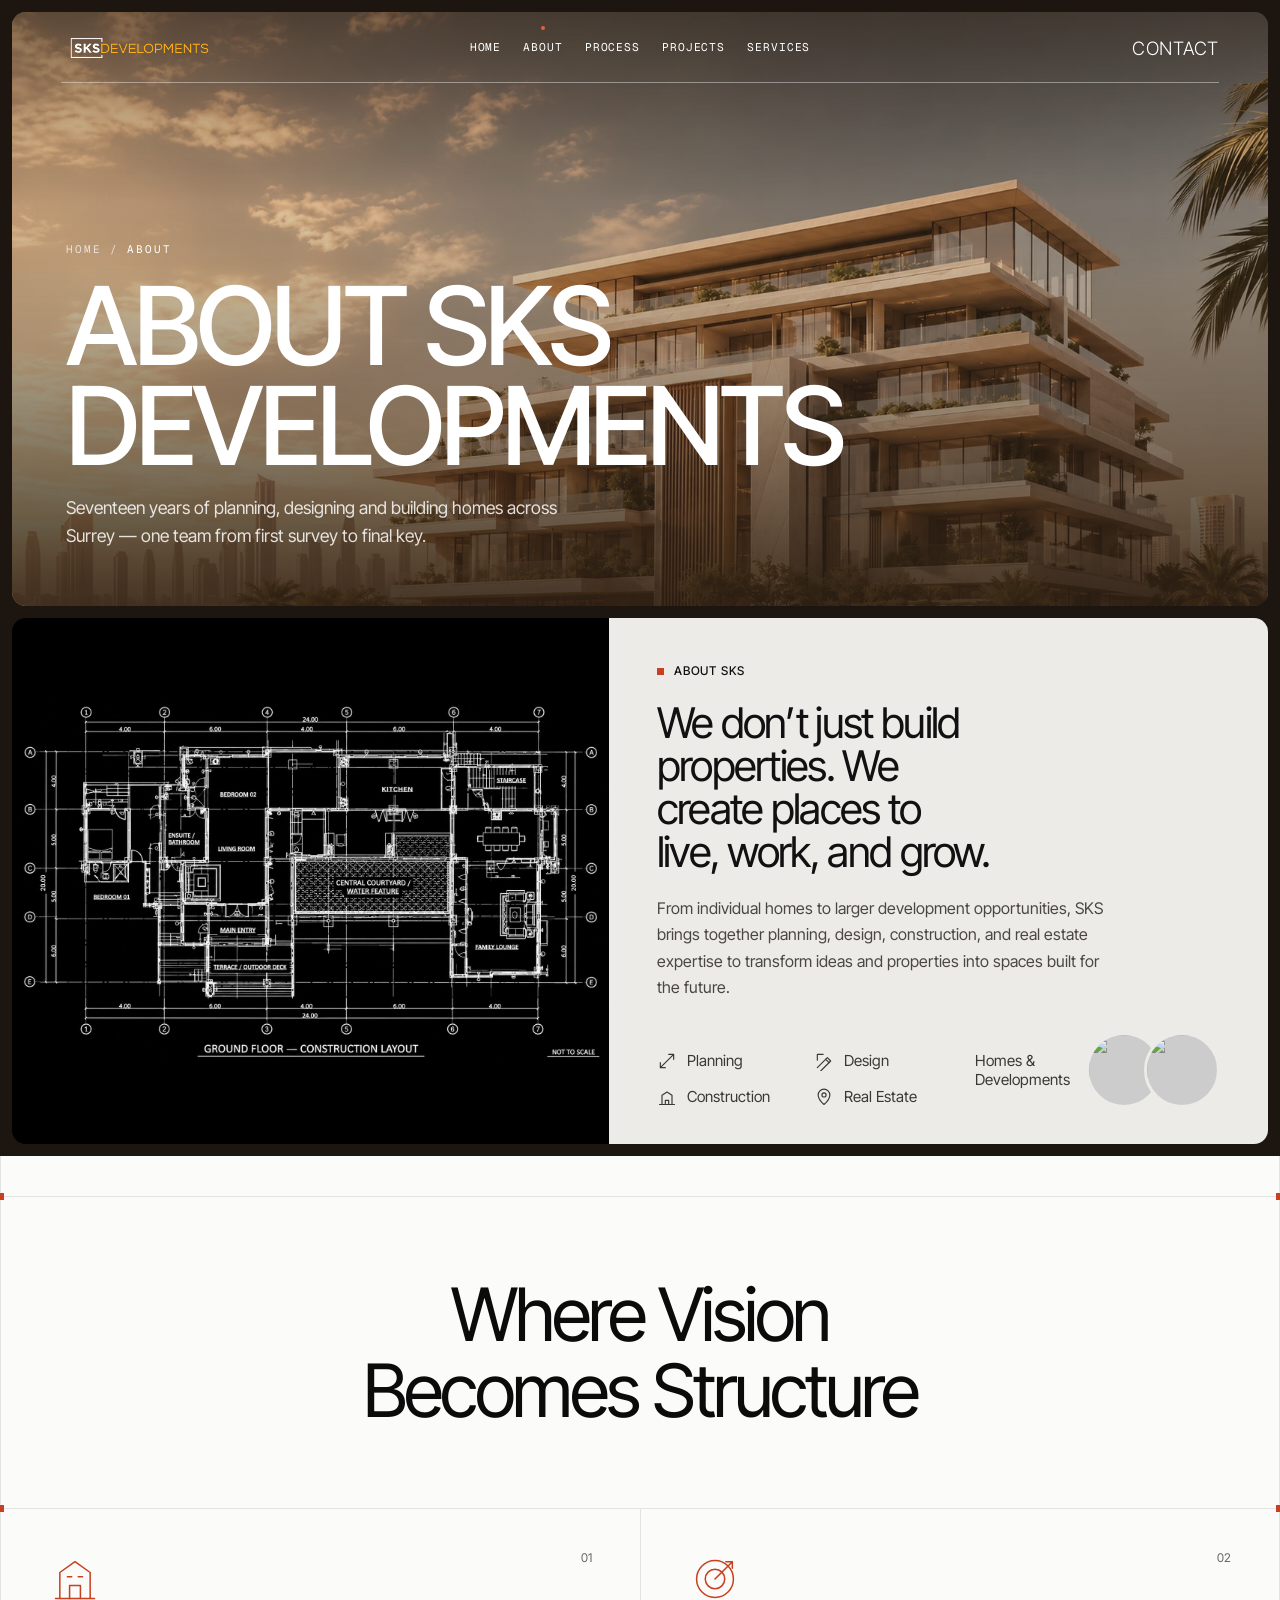
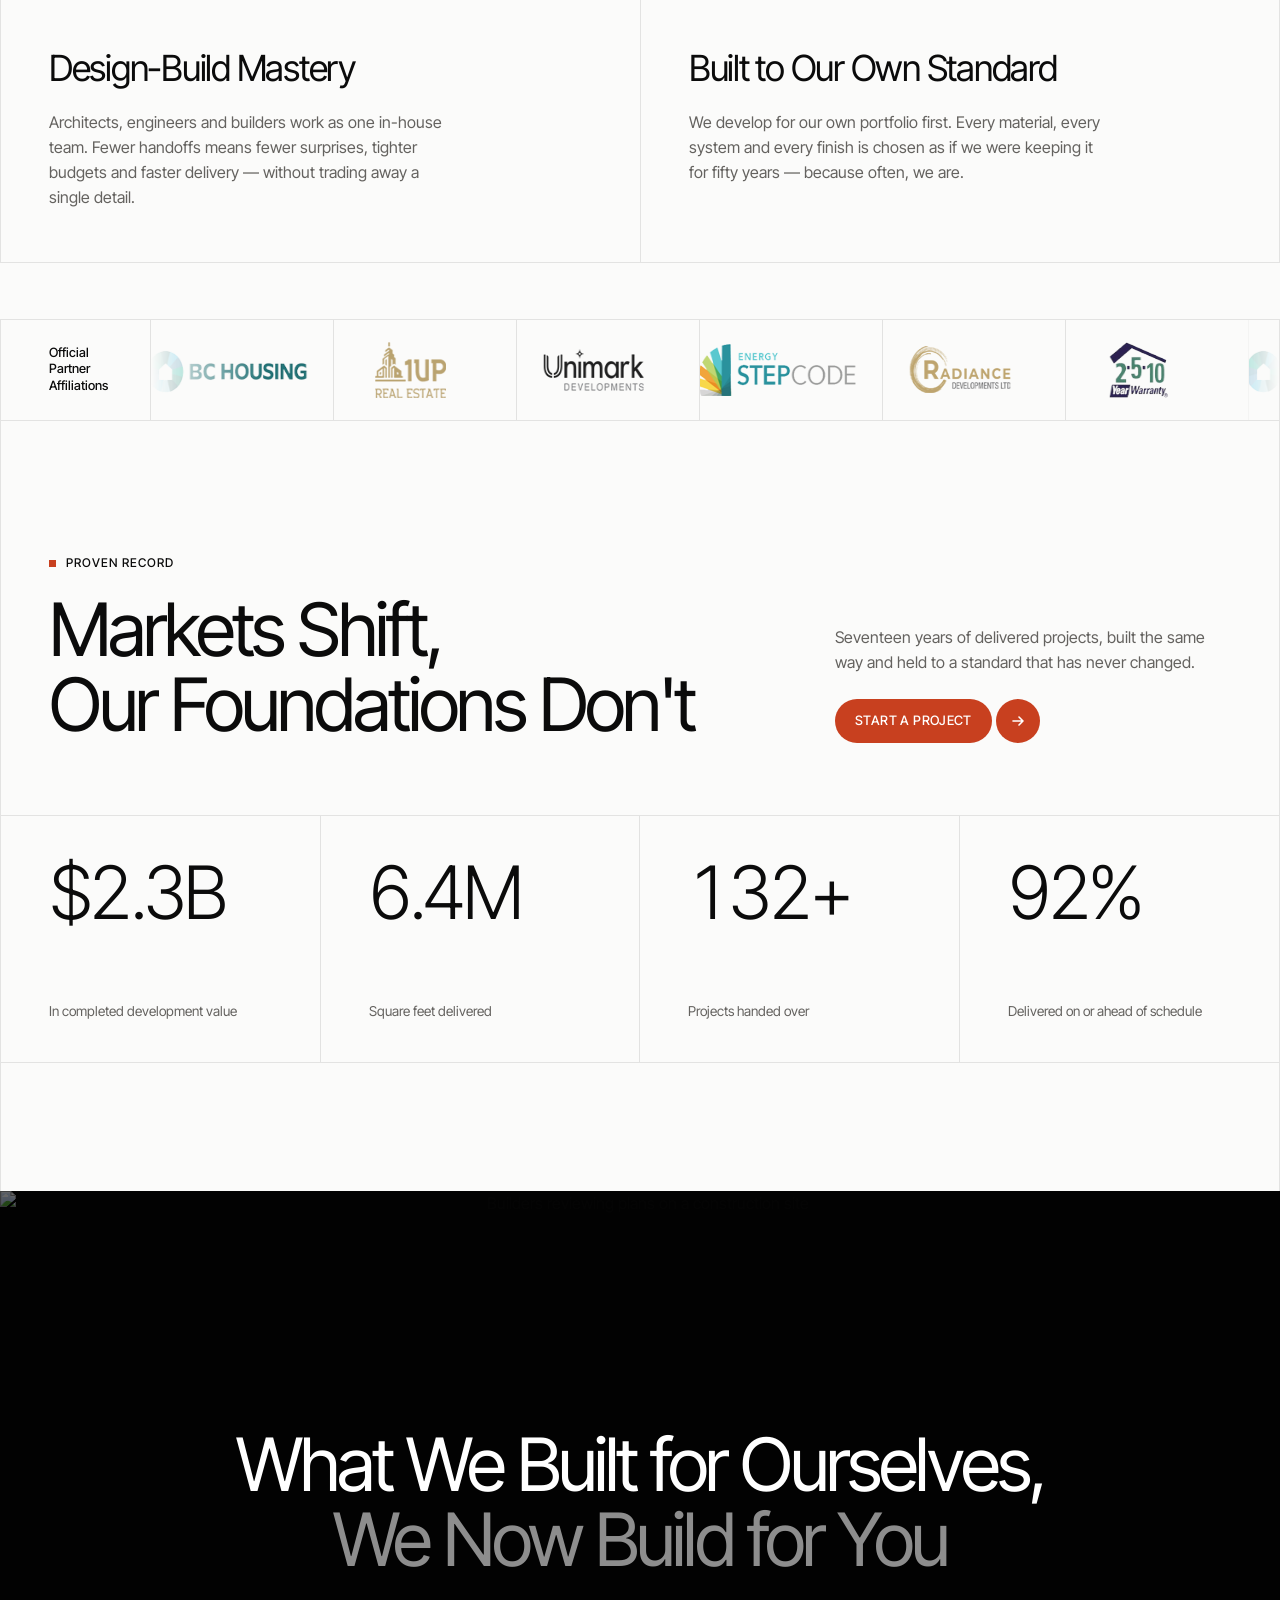
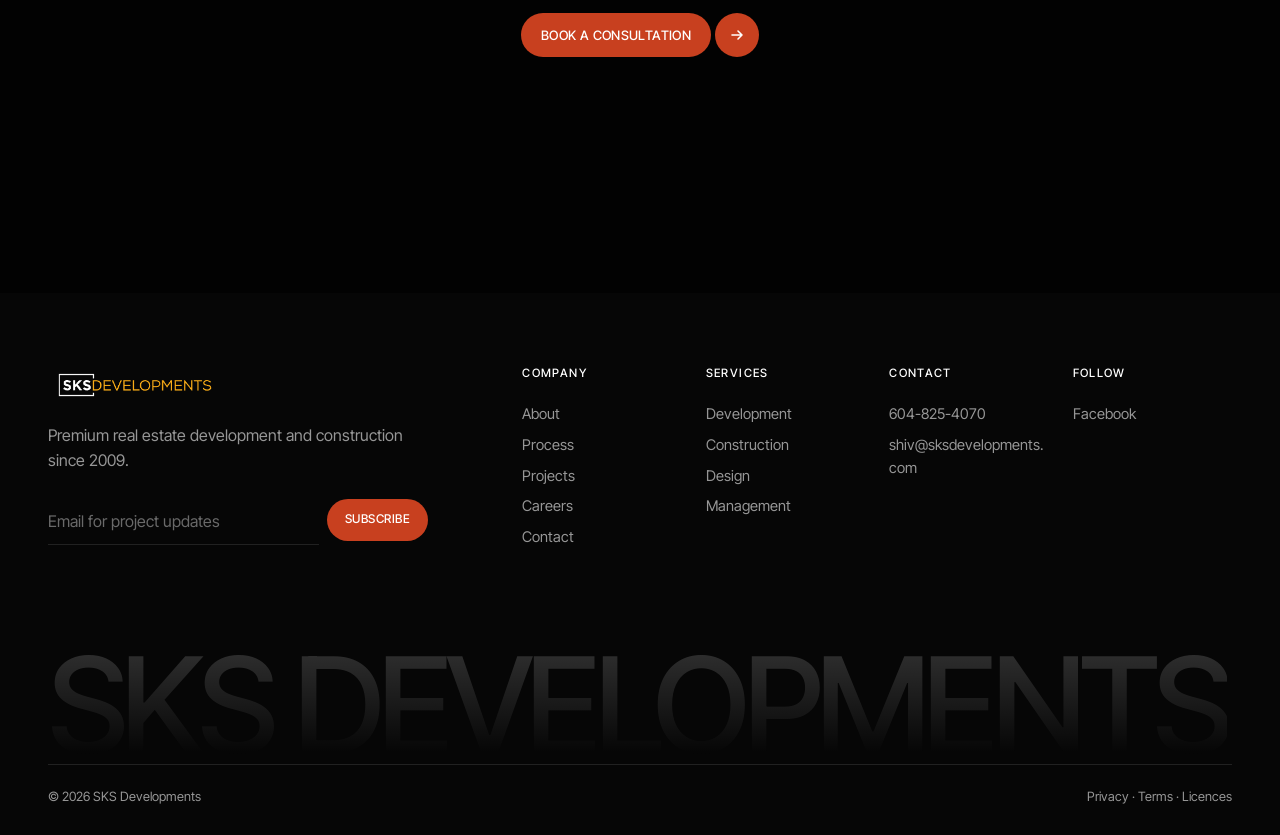
==== about.html @ df8ce1dd "Add inner pages for every header and footer link About, Process, Projects, Services, Contact, Career" ====
<!doctype html>
<html lang="en">
<head>
  <meta charset="utf-8" />
  <meta name="viewport" content="width=device-width, initial-scale=1, viewport-fit=cover" />
  <title>About Us | SKS Developments</title>
  <meta name="description" content="SKS Developments — seventeen years of building and renovation across Surrey, with one team from first survey to final key." />
  <meta name="theme-color" content="#0a0a0a" />
  <link rel="icon" href="favicon.svg" type="image/svg+xml" />
  <link rel="preconnect" href="https://fonts.googleapis.com" />
  <link rel="preconnect" href="https://fonts.gstatic.com" crossorigin />
  <link href="https://fonts.googleapis.com/css2?family=Geist+Mono:wght@400;500&family=Inter+Tight:wght@300;400;500;600;700;800&display=swap" rel="stylesheet" />
  <link rel="stylesheet" href="styles.css?v=32" />
  <script>
    document.documentElement.classList.add('js');
    try {
      if (document.documentElement.hasAttribute('data-loader') && !localStorage.getItem('sks-visited') && !matchMedia('(prefers-reduced-motion: reduce)').matches)
        document.documentElement.classList.add('is-loading');
    } catch (e) {}
  </script>
</head>
<body>
  <a class="skip" href="#main">Skip to content</a>

  <!-- ============ HEADER ============ -->
  <header class="header" id="top">
    <div class="header__inner">
      <a href="index.html" class="logo" aria-label="SKS Developments home"><img class="logo__img" src="images/sks-logo-white.png" alt="SKS Developments" width="300" height="69" /></a>

      <nav class="nav" aria-label="Primary">
        <a href="index.html">Home</a>
        <a href="about.html" class="is-current" aria-current="page">About</a>
        <a href="process.html">Process</a>
        <a href="projects.html">Projects</a>
        <a href="services.html">Services</a>
      </nav>

      <a href="contact.html" class="header__contact">Contact</a>

      <span class="header__progress" aria-hidden="true"></span>
      <button class="burger" aria-label="Open menu" aria-expanded="false" aria-controls="mobile-menu">
        <span></span><span></span>
      </button>
    </div>
  </header>

  <div class="menu" id="mobile-menu" aria-hidden="true">
    <nav class="menu__nav" aria-label="Mobile">
      <a href="about.html"><small>01</small>About</a>
      <a href="process.html"><small>02</small>Process</a>
      <a href="services.html"><small>03</small>Services</a>
      <a href="projects.html"><small>04</small>Projects</a>
      <a href="contact.html"><small>05</small>Contact</a>
      <a href="careers.html"><small>06</small>Careers</a>
    </nav>
    <div class="menu__foot">
      <a href="tel:+16048254070">604-825-4070</a>
      <a href="mailto:shiv@sksdevelopments.com">shiv@sksdevelopments.com</a>
      <a href="https://www.facebook.com/sksdevelopments" target="_blank" rel="noopener">Facebook</a>
    </div>
  </div>

  <main id="main">

    <!-- ============ PAGE HERO ============ -->
    <section class="page-hero" aria-label="About">
      <div class="page-hero__card">
        <img class="page-hero__img" src="images/hero-building.webp" alt="" fetchpriority="high" style="object-position:62% 40%" />
        <div class="page-hero__inner">
          <nav class="crumbs" aria-label="Breadcrumb">
            <a href="index.html">Home</a><span aria-hidden="true">/</span><span aria-current="page">About</span>
          </nav>
          <h1 class="page-hero__title">About SKS Developments</h1>
          <p class="page-hero__lead">Seventeen years of planning, designing and building homes across Surrey — one team from first survey to final key.</p>
        </div>
      </div>
    </section>

    <!-- ============ ABOUT SKS — blueprint + statement ============ -->
    <section class="split" id="about-us" aria-label="About SKS Developments">
      <div class="split__card">
        <div class="split__plan">
          <img class="split__plan-img" src="images/floor-plan.webp" alt="Ground floor construction layout: bedrooms, living room, kitchen, central courtyard with water feature, family lounge and terrace" loading="lazy" onerror="this.style.visibility='hidden'" />
        </div>

        <div class="split__text">
          <p class="eyebrow">About SKS</p>
          <h2 class="display split__title reveal">We don’t just build properties. We create places to live, work, and grow.</h2>
          <p class="split__lead reveal">From individual homes to larger development opportunities, SKS brings together planning, design, construction, and real estate expertise to transform ideas and properties into spaces built for the future.</p>

          <div class="split__foot">
            <ul class="split__facts">
              <li>
                <svg viewBox="0 0 24 24" aria-hidden="true"><path d="M4 20 20 4M14 4h6v6M4 14v6h6"/></svg>
                Planning
              </li>
              <li>
                <svg viewBox="0 0 24 24" aria-hidden="true"><path d="M4 20 16 8l4 4L8 24"/><path d="m14 10 4 4"/><path d="M4 4h7M4 4v7"/></svg>
                Design
              </li>
              <li>
                <svg viewBox="0 0 24 24" aria-hidden="true"><path d="M3 21h18M6 21V10l6-4 6 4v11"/><path d="M10 21v-5h4v5"/></svg>
                Construction
              </li>
              <li>
                <svg viewBox="0 0 24 24" aria-hidden="true"><path d="M12 21s-7-6.2-7-11.5A7 7 0 0 1 19 9.5C19 14.8 12 21 12 21z"/><circle cx="12" cy="9.5" r="2.5"/></svg>
                Real Estate
              </li>
            </ul>
            <div class="split__thumbs">
              <span>Homes &amp;<br />Developments</span>
              <div class="split__circles">
                <img src="https://images.unsplash.com/photo-1613490493576-7fde63acd811?auto=format&fit=crop&w=200&h=200&q=70" alt="" loading="lazy" />
                <img src="https://images.unsplash.com/photo-1600585154340-be6161a56a0c?auto=format&fit=crop&w=200&h=200&q=70" alt="" loading="lazy" />
              </div>
            </div>
          </div>
        </div>
      </div>
    </section>

    <!-- ============ INTRO / PILLARS ============ -->
    <section class="section section--light" id="about">
      <div class="frame">
        <div class="frame__title">
          <i class="tick tick--tl"></i><i class="tick tick--tr"></i><i class="tick tick--bl"></i><i class="tick tick--br"></i>
          <h2 class="display reveal">Where Vision<br />Becomes Structure</h2>
        </div>

        <div class="pillars">
          <article class="pillar reveal">
            <span class="pillar__num">01</span>
            <svg class="icon icon--lg" viewBox="0 0 48 48" aria-hidden="true">
              <path d="M6 42h36M10 42V18l14-10 14 10v24"/><path d="M19 42V30h10v12"/><path d="M17 22h4M27 22h4"/>
            </svg>
            <h3 class="pillar__title">Design-Build Mastery</h3>
            <p>Architects, engineers and builders work as one in-house team. Fewer handoffs means fewer surprises, tighter budgets and faster delivery — without trading away a single detail.</p>
          </article>
          <article class="pillar reveal">
            <span class="pillar__num">02</span>
            <svg class="icon icon--lg" viewBox="0 0 48 48" aria-hidden="true">
              <circle cx="24" cy="24" r="17"/><circle cx="24" cy="24" r="9"/><path d="M24 24 40 8M34 8h6v6"/>
            </svg>
            <h3 class="pillar__title">Built to Our Own Standard</h3>
            <p>We develop for our own portfolio first. Every material, every system and every finish is chosen as if we were keeping it for fifty years — because often, we are.</p>
          </article>
        </div>
      </div>

      <!-- partners marquee -->
      <div class="partners">
        <div class="partners__label">Official Partner<br />Affiliations</div>
        <div class="marquee" aria-label="Official partner affiliations">
          <div class="marquee__track">
            <span class="partner"><img src="images/partners/bc-housing.png" alt="BC Housing" width="190" height="150" loading="lazy" /></span>
            <span class="partner"><img src="images/partners/1up-real-estate.png" alt="1UP Real Estate" width="190" height="150" loading="lazy" /></span>
            <span class="partner"><img src="images/partners/unimark-developments.png" alt="Unimark Developments" width="190" height="150" loading="lazy" /></span>
            <span class="partner"><img src="images/partners/energy-step-code.png" alt="Energy Step Code" width="190" height="150" loading="lazy" /></span>
            <span class="partner"><img src="images/partners/radiance-developments.png" alt="Radiance Developments Ltd" width="190" height="150" loading="lazy" /></span>
            <span class="partner"><img src="images/partners/2-5-10-warranty.png" alt="2-5-10 Year Warranty" width="190" height="150" loading="lazy" /></span>
            <span class="partner" aria-hidden="true"><img src="images/partners/bc-housing.png" alt="" width="190" height="150" loading="lazy" /></span>
            <span class="partner" aria-hidden="true"><img src="images/partners/1up-real-estate.png" alt="" width="190" height="150" loading="lazy" /></span>
            <span class="partner" aria-hidden="true"><img src="images/partners/unimark-developments.png" alt="" width="190" height="150" loading="lazy" /></span>
            <span class="partner" aria-hidden="true"><img src="images/partners/energy-step-code.png" alt="" width="190" height="150" loading="lazy" /></span>
            <span class="partner" aria-hidden="true"><img src="images/partners/radiance-developments.png" alt="" width="190" height="150" loading="lazy" /></span>
            <span class="partner" aria-hidden="true"><img src="images/partners/2-5-10-warranty.png" alt="" width="190" height="150" loading="lazy" /></span>
          </div>
        </div>
      </div>
    </section>

    <!-- ============ STATS ============ -->
    <section class="section section--light" id="record">
      <div class="frame">
        <header class="sec-head sec-head--split">
          <div>
            <p class="eyebrow">Proven Record</p>
            <h2 class="display reveal">Markets Shift,<br />Our Foundations Don't</h2>
          </div>
          <div class="sec-head__side reveal">
            <p>Seventeen years of delivered projects, built the same way and held to a standard that has never changed.</p>
            <a href="contact.html" class="btn">
              <span class="btn__label">Start a Project</span>
              <span class="btn__icon" aria-hidden="true"><svg viewBox="0 0 16 16"><path d="M3 8h10M9 4l4 4-4 4"/></svg></span>
            </a>
          </div>
        </header>

        <div class="stats">
          <div class="stat">
            <p class="stat__value"><span>$</span><span class="count" data-to="2.4" data-decimals="1">0</span><span>B</span></p>
            <p class="stat__label">In completed development value</p>
          </div>
          <div class="stat">
            <p class="stat__value"><span class="count" data-to="6.8" data-decimals="1">0</span><span>M</span></p>
            <p class="stat__label">Square feet delivered</p>
          </div>
          <div class="stat">
            <p class="stat__value"><span class="count" data-to="140">0</span><span>+</span></p>
            <p class="stat__label">Projects handed over</p>
          </div>
          <div class="stat">
            <p class="stat__value"><span class="count" data-to="98">0</span><span>%</span></p>
            <p class="stat__label">Delivered on or ahead of schedule</p>
          </div>
        </div>
      </div>
    </section>

    <!-- ============ CTA BANNER ============ -->
    <section class="cta">
      <div class="cta__media">
        <img src="https://images.unsplash.com/photo-1504307651254-35680f356dfd?auto=format&fit=crop&w=2000&q=70" alt="Builders reviewing plans on a construction site" loading="lazy" />
      </div>
      <div class="cta__content wrap">
        <h2 class="display display--light reveal">What We Built for Ourselves,<br /><span class="muted">We Now Build for You</span></h2>
        <a href="contact.html" class="btn">
          <span class="btn__label">Book a Consultation</span>
          <span class="btn__icon" aria-hidden="true"><svg viewBox="0 0 16 16"><path d="M3 8h10M9 4l4 4-4 4"/></svg></span>
        </a>
      </div>
    </section>

  </main>

  <!-- ============ FOOTER ============ -->
  <footer class="footer">
    <div class="wrap">
      <div class="footer__top">
        <div class="footer__brand">
          <a href="index.html" class="logo logo--light" aria-label="SKS Developments home"><img class="logo__img" src="images/sks-logo-white.png" alt="SKS Developments" width="300" height="69" />
          </a>
          <p>Premium real estate development and construction since 2009.</p>
          <form class="newsletter" novalidate>
            <label for="nl" class="sr-only">Email for project updates</label>
            <input id="nl" type="email" placeholder="Email for project updates" required />
            <button type="submit">Subscribe</button>
          </form>
          <p class="newsletter__note" role="status" aria-live="polite"></p>
        </div>

        <div class="footer__cols">
          <div>
            <h4>Company</h4>
            <a href="about.html">About</a><a href="process.html">Process</a><a href="projects.html">Projects</a><a href="careers.html">Careers</a><a href="contact.html">Contact</a>
          </div>
          <div>
            <h4>Services</h4>
            <a href="services.html#development">Development</a><a href="services.html#construction">Construction</a><a href="services.html#design">Design</a><a href="services.html#management">Management</a>
          </div>
          <div>
            <h4>Contact</h4>
            <a href="tel:+16048254070">604-825-4070</a><a href="mailto:shiv@sksdevelopments.com">shiv@sksdevelopments.com</a>
          </div>
          <div>
            <h4>Follow</h4>
            <a href="https://www.facebook.com/sksdevelopments" target="_blank" rel="noopener" aria-label="SKS Developments on Facebook">Facebook</a>
          </div>
        </div>
      </div>

      <p class="footer__word" aria-hidden="true"><span>SKS Developments</span></p>

      <div class="footer__bottom">
        <span>© <span id="year">2026</span> SKS Developments</span>
        <span><a href="privacy.html">Privacy</a> · <a href="terms.html">Terms</a> · <a href="licences.html">Licences</a></span>
      </div>
    </div>
  </footer>

  <!-- phone: app-style bottom tab bar -->
  <nav class="tabbar is-away" aria-label="Quick navigation">
    <span class="tabbar__glow" aria-hidden="true"></span>
    <a href="index.html">
      <svg viewBox="0 0 24 24" aria-hidden="true"><path d="M3 10.5 12 3l9 7.5V20a1 1 0 0 1-1 1h-5v-6h-6v6H4a1 1 0 0 1-1-1z"/></svg>
      <span>Home</span>
    </a>
    <a href="about.html" class="is-current" aria-current="page">
      <svg viewBox="0 0 24 24" aria-hidden="true"><circle cx="12" cy="12" r="9"/><path d="M12 11v6M12 7.5v.5"/></svg>
      <span>About Us</span>
    </a>
    <a href="tel:+16048254070" class="tabbar__call" aria-label="Call SKS Developments on 604-825-4070">
      <svg viewBox="0 0 24 24" aria-hidden="true"><path d="M5 4h3l2 5-2.5 1.5a11 11 0 0 0 6 6L15 14l5 2v3a2 2 0 0 1-2 2A16 16 0 0 1 3 6a2 2 0 0 1 2-2"/></svg>
    </a>
    <a href="projects.html">
      <svg viewBox="0 0 24 24" aria-hidden="true"><path d="M3 21h18M5 21V8l7-5 7 5v13"/><path d="M9 21v-5h6v5M9 11h.01M15 11h.01"/></svg>
      <span>Our Projects</span>
    </a>
    <a href="contact.html">
      <svg viewBox="0 0 24 24" aria-hidden="true"><path d="M21 15a2 2 0 0 1-2 2H8l-5 4V5a2 2 0 0 1 2-2h14a2 2 0 0 1 2 2z"/><path d="M8 9h8M8 13h5"/></svg>
      <span>Contact Us</span>
    </a>
  </nav>

  <script src="script.js?v=13" defer></script>
</body>
</html>
---- styles.css ----
/* =========================================================
   SKS Developments — Real Estate Development & Construction
   Mobile-first stylesheet
   ========================================================= */

:root {
  --bg: #fbfbfa;
  --ink: #0b0b0b;
  --muted: #64625f;
  --line: rgba(11, 11, 11, 0.1);
  --dark: #060606;
  --dark-2: #111;
  --dark-line: rgba(255, 255, 255, 0.11);
  --dark-muted: rgba(255, 255, 255, 0.58);
  --accent: #c8401f;
  --accent-hi: #e8603b;
  --accent-ink: #fff;

  --gut: 20px;
  --sec: 72px;
  --max: 1280px;
  --radius: 6px;
  --ease: cubic-bezier(0.22, 1, 0.36, 1);

  --font: "Inter Tight", ui-sans-serif, system-ui, -apple-system, "Segoe UI", Roboto, sans-serif;
}

@media (min-width: 640px) { :root { --gut: 32px; --sec: 96px; } }
@media (min-width: 1024px) { :root { --gut: 48px; --sec: 128px; } }

/* ---------- reset ---------- */
*, *::before, *::after { box-sizing: border-box; }
html { scroll-behavior: smooth; -webkit-text-size-adjust: 100%; }
body {
  margin: 0;
  font-family: var(--font);
  font-size: 1rem;
  line-height: 1.55;
  color: var(--ink);
  background: var(--bg);
  -webkit-font-smoothing: antialiased;
  overflow-x: hidden;
}
img, svg { display: block; max-width: 100%; }
a { color: inherit; text-decoration: none; }
h1, h2, h3, h4, p, ol, ul, dl, dd, figure { margin: 0; }
ol, ul { padding: 0; list-style: none; }
button, input, select, textarea { font: inherit; color: inherit; }
button { cursor: pointer; background: none; border: 0; padding: 0; }
:focus-visible { outline: 2px solid var(--accent); outline-offset: 3px; }

.sr-only {
  position: absolute; width: 1px; height: 1px; padding: 0; margin: -1px;
  overflow: hidden; clip: rect(0 0 0 0); white-space: nowrap; border: 0;
}
.skip {
  position: fixed; left: 12px; top: -60px; z-index: 100;
  background: var(--accent); color: #fff; padding: 10px 16px; border-radius: 999px;
  transition: top .2s;
}
.skip:focus { top: 12px; }

.wrap { max-width: var(--max); margin-inline: auto; padding-inline: var(--gut); }

/* ---------- typography ---------- */
.display {
  font-weight: 400;
  font-size: clamp(2.15rem, 7.4vw, 4.6rem);
  line-height: 1.02;
  letter-spacing: -0.04em;
  text-wrap: balance;
}
.display--light { color: #fff; }
.muted { opacity: 0.55; }

.eyebrow {
  display: inline-flex; align-items: center; gap: 10px;
  font-size: 0.75rem; font-weight: 500;
  text-transform: uppercase; letter-spacing: 0.08em;
  margin-bottom: 20px;
}
.eyebrow::before { content: ""; width: 7px; height: 7px; background: var(--accent); flex: none; }
.eyebrow--light { color: rgba(255, 255, 255, 0.8); }

/* ---------- buttons ---------- */
.btn { display: inline-flex; align-items: center; gap: 4px; }
.btn__label {
  display: inline-flex; align-items: center; justify-content: center;
  height: 44px; padding: 0 20px;
  border-radius: 999px;
  background: var(--accent); color: var(--accent-ink);
  font-size: 0.8125rem; font-weight: 500; letter-spacing: 0.03em; text-transform: uppercase;
  white-space: nowrap;
  transition: background .3s var(--ease);
}
.btn__icon {
  display: grid; place-items: center;
  width: 44px; height: 44px; flex: none;
  border-radius: 50%; background: var(--accent);
  transition: transform .4s var(--ease), background .3s var(--ease);
}
.btn__icon svg, .round-btn svg {
  width: 16px; height: 16px; fill: none; stroke: #fff; stroke-width: 1.6;
  stroke-linecap: round; stroke-linejoin: round;
}
.btn:hover .btn__label, .btn:hover .btn__icon { background: var(--accent-hi); }
.btn:hover .btn__icon { transform: rotate(-45deg); }
.btn--sm .btn__label { height: 38px; padding: 0 16px; font-size: 0.75rem; }
.btn--sm .btn__icon { width: 38px; height: 38px; }
.btn--full { width: 100%; }
.btn--full .btn__label { flex: 1; height: 52px; }
.btn--full .btn__icon { width: 52px; height: 52px; }

.link-light {
  color: #fff; font-size: 0.9rem;
  border-bottom: 1px solid rgba(255, 255, 255, 0.4);
  padding-bottom: 2px; transition: border-color .3s;
}
.link-light:hover { border-color: #fff; }

.round-btn {
  display: grid; place-items: center;
  width: 46px; height: 46px; border-radius: 50%;
  background: var(--accent); transition: background .3s, transform .3s var(--ease);
}
.round-btn:hover { background: var(--accent-hi); }
.round-btn:active { transform: scale(.94); }
.round-btn:disabled { opacity: .35; cursor: default; }

/* ---------- icons ---------- */
.icon {
  width: 40px; height: 40px; fill: none; stroke: var(--accent);
  stroke-width: 1.4; stroke-linecap: round; stroke-linejoin: round;
}
.icon--lg { width: 52px; height: 52px; }

/* =========================================================
   HEADER + MENU
   ========================================================= */
:root { --mono: "Geist Mono", ui-monospace, SFMono-Regular, Menlo, monospace; --frame: 8px; }
@media (min-width: 900px) { :root { --frame: 12px; } }

.header {
  position: fixed; inset: 0 0 auto; z-index: 50; color: #fff;
  padding: var(--frame) 0 0;
  transition: transform .55s var(--ease), padding .55s var(--ease), background .4s;
}
.menu-open .header { padding-top: 0; background: rgba(24, 18, 13, .94); }
.header__inner {
  max-width: calc(var(--max) + 2 * var(--gut) + 2 * var(--frame)); margin-inline: auto; padding-inline: calc(var(--gut) + var(--frame));
  display: flex; align-items: center; gap: 24px; height: 72px; position: relative;
  border: 1px solid transparent; border-radius: 999px;
  transition: max-width .6s var(--ease), height .5s var(--ease), padding .5s var(--ease),
              background .5s, border-color .5s, box-shadow .5s;
}
.header__inner::after {
  content: ""; position: absolute; bottom: 0; left: calc(var(--gut) + var(--frame)); right: calc(var(--gut) + var(--frame));
  height: 1px; background: rgba(255,255,255,.4); transition: opacity .4s;
}
.is-scrolled .header__inner::after, .menu-open .header__inner::after { opacity: 0; }

/* ---- scrolled: header becomes a floating glass pill ---- */
.header.is-scrolled { padding: 10px 10px 0; }
.header.is-scrolled .header__inner {
  max-width: 1120px; height: 60px; padding-inline: 22px 8px;
  background: rgba(22, 16, 12, .7);
  -webkit-backdrop-filter: blur(16px) saturate(1.4); backdrop-filter: blur(16px) saturate(1.4);
  border-color: rgba(255, 255, 255, .12);
  box-shadow: 0 12px 40px rgba(0, 0, 0, .28);
}
.menu-open .header.is-scrolled .header__inner { background: transparent; border-color: transparent; box-shadow: none; }
/* slides away while scrolling down, back on the first scroll up */
.header.is-hidden:not(.menu-open .header) { transform: translateY(-120%); }

/* scroll progress along the bottom of the pill */
.header__progress {
  position: absolute; left: 26px; right: 26px; bottom: -1px; height: 2px; border-radius: 2px;
  background: var(--accent); transform-origin: left; transform: scaleX(var(--progress, 0));
  opacity: 0; transition: opacity .4s;
}
.is-scrolled .header__progress { opacity: 1; }
.menu-open .header__progress { opacity: 0; }

.logo { font-size: 1.3rem; font-weight: 700; letter-spacing: -0.03em; text-transform: uppercase; line-height: 1; white-space: nowrap; }
.logo__thin { font-weight: 300; letter-spacing: 0; }
.logo__img { display: block; height: 30px; width: auto; transition: height .5s var(--ease); }
.is-scrolled .logo__img { height: 26px; }
@media (min-width: 960px) { .logo__img { height: 36px; } }
.footer .logo__img { height: 40px; }
.loader__brand img { display: block; height: 40px; width: auto; }
.logo__mark { width: 30px; height: 30px; }
.logo--light { display: inline-flex; align-items: center; gap: 10px; text-transform: none; font-weight: 500; font-size: 1.3rem; }

.nav, .header__contact { display: none; }

.burger {
  margin-left: auto; width: 44px; height: 44px; margin-right: -10px;
  display: grid; place-content: center; gap: 7px; color: #fff;
}
.burger span { display: block; width: 26px; height: 1.5px; background: currentColor; transition: transform .4s var(--ease); }
.menu-open .burger span:first-child { transform: translateY(4.25px) rotate(45deg); }
.menu-open .burger span:last-child { transform: translateY(-4.25px) rotate(-45deg); }

.menu {
  position: fixed; inset: 0; z-index: 40;
  background: #18120d; color: #fff;
  padding: 112px var(--gut) 40px;
  display: flex; flex-direction: column; justify-content: space-between;
  transform: translateY(-100%); visibility: hidden;
  transition: transform .6s var(--ease), visibility 0s .6s;
}
.menu-open .menu { transform: none; visibility: visible; transition: transform .6s var(--ease); }
.menu-open { overflow: hidden; }
.menu__nav a {
  display: flex; align-items: baseline; gap: 14px;
  font-size: clamp(2.2rem, 11vw, 3.5rem); font-weight: 700; letter-spacing: -0.04em; text-transform: uppercase;
  line-height: 1.1; padding: 10px 0; border-bottom: 1px solid var(--dark-line);
}
.menu__nav small { font-family: var(--mono); font-weight: 400; font-size: .7rem; color: #d9b98f; letter-spacing: 0; }
.menu__foot { display: grid; gap: 6px; color: var(--dark-muted); font-family: var(--mono); font-size: .8rem; }

@media (min-width: 960px) {
  .header__inner { display: grid; grid-template-columns: 1fr auto 1fr; }
  .nav { display: flex; gap: 22px; }
  .nav a, .header__contact { transition: opacity .3s; }
  .nav a {
    font-family: var(--mono); font-size: .7rem; letter-spacing: .08em; text-transform: uppercase;
    position: relative; padding: 6px 0;
  }
  .nav a::after {
    content: ""; position: absolute; left: 0; right: 0; bottom: 0; height: 1px; background: currentColor;
    transform: scaleX(0); transform-origin: right; transition: transform .4s var(--ease);
  }
  .nav a:hover::after { transform: scaleX(1); transform-origin: left; }
  .header__contact {
    display: block; justify-self: end;
    font-size: 1.15rem; font-weight: 300; letter-spacing: .04em; text-transform: uppercase;
  }
  .header__contact:hover { opacity: .7; }
  .header__contact { transition: background .4s, padding .4s var(--ease), font-size .4s, opacity .3s; border-radius: 999px; }
  .is-scrolled .header__contact {
    background: var(--accent); padding: 11px 22px; font-size: .78rem; font-weight: 500; letter-spacing: .08em;
  }
  .is-scrolled .header__contact:hover { opacity: 1; background: var(--accent-hi); }
  /* current section marker */
  .nav a.is-current::before {
    content: ""; position: absolute; left: 50%; top: -7px; width: 4px; height: 4px; margin-left: -2px;
    border-radius: 50%; background: var(--accent-hi);
  }
  .burger, .menu { display: none; }
}

/* =========================================================
   HERO — framed card, giant brand word, stats, headline
   ========================================================= */
.hero {
  --sand: #3a2a1d;
  padding: var(--frame);
  background: #1d150f;
}
.hero__card {
  position: relative; overflow: hidden; isolation: isolate;
  border-radius: 14px;
  min-height: calc(100vh - 2 * var(--frame));
  min-height: calc(100svh - 2 * var(--frame));
  display: flex; color: #fff;
  background: #8a6b4f;
}
.hero__media { position: absolute; inset: 0; z-index: -1; }
/* the cut-out copy of the photo: sits above the big word, below everything else.
   script.js sets its clip-path to the building outline. */
.hero__front {
  position: absolute; inset: 0; z-index: 2; pointer-events: none;
  clip-path: polygon(0 0, 0 0, 0 0);
}
.hero__media img, .hero__front img {
  width: 100%; height: 100%; object-fit: cover; object-position: 66% 50%;
  /* soft, warm grade like the reference */
  filter: saturate(.8) sepia(.18) brightness(.98) contrast(.98);
}
/* zoom the layers (not the images) so the cut-out stays locked to the photo */
.hero__media, .hero__front { animation: heroZoom 2.4s var(--ease) both; }
@keyframes heroZoom { from { transform: scale(1.14); opacity: .4; } }
.hero__media::after, .hero__front::after {
  content: ""; position: absolute; inset: 0;
  background:
    /* warm haze */
    linear-gradient(rgba(150, 110, 70, .16), rgba(150, 110, 70, .16)),
    /* top shade for header + brand word */
    linear-gradient(180deg, rgba(40, 26, 14, .5) 0%, rgba(40, 26, 14, 0) 30%),
    /* bottom shade for tagline */
    linear-gradient(0deg, rgba(30, 20, 12, .7) 0%, rgba(30, 20, 12, 0) 30%);
}

.hero__inner {
  position: relative; width: 100%;
  max-width: calc(var(--max) + 2 * var(--gut)); margin-inline: auto;
  padding: 100px var(--gut) 24px;
  display: grid;
  grid-template-columns: 1fr;
  grid-template-areas: "brand" "stats" "space" "headline" "bottom";
  grid-template-rows: auto auto 1fr auto auto;
}

/* giant brand word */
.hero__brand {
  grid-area: brand; overflow: hidden;
  font-weight: 800; text-transform: uppercase; color: #fff;
  font-size: 47vw; line-height: .78; letter-spacing: -0.055em;
  padding-top: .04em; margin-left: -.03em;
  position: relative; z-index: 1;
}
.hero__stats, .hero__headline, .hero__bottom { position: relative; z-index: 3; }
.hero__brand span { display: block; animation: riseIn 1.4s var(--ease) .35s both; }

/* stats */
.hero__stats { text-shadow: 0 1px 12px rgba(30,18,8,.45); grid-area: stats; display: grid; grid-template-columns: repeat(3, auto); justify-content: start; gap: 28px; margin-top: 28px; }
.hero__stats li { display: grid; gap: 6px; animation: fadeUp 1s var(--ease) both; }
.hero__stats li:nth-child(1) { animation-delay: .9s; }
.hero__stats li:nth-child(2) { animation-delay: 1s; }
.hero__stats li:nth-child(3) { animation-delay: 1.1s; }
.hero__stats strong { font-size: 1.5rem; font-weight: 700; letter-spacing: -0.03em; line-height: 1; }
.hero__stats span { font-family: var(--mono); font-size: .6rem; letter-spacing: .06em; text-transform: uppercase; line-height: 1.25; opacity: .92; }

/* headline */
.hero__headline {
  grid-area: headline;
  font-weight: 700; text-transform: uppercase; color: #fff;
  font-size: clamp(2.2rem, 11vw, 4.4rem); line-height: .9; letter-spacing: -0.035em;
  margin: 40px 0 28px;
  text-shadow: 0 2px 30px rgba(30,18,8,.25);
}
.hl { display: block; overflow: hidden; padding-bottom: .04em; }
.hl > span { display: block; animation: riseIn 1.1s var(--ease) both; }
.hl:nth-child(1) > span { animation-delay: .8s; }
.hl:nth-child(2) > span { animation-delay: .9s; }
.hl:nth-child(3) > span { animation-delay: 1s; }
.hl:nth-child(4) > span { animation-delay: 1.1s; }
/* desktop: "Surrey" drops to its own line so the headline clears the building */
@media (min-width: 960px) { .hl__break { display: block; } }

/* bottom row */
.hero__bottom {
  grid-area: bottom; display: grid; gap: 22px;
  padding-bottom: 22px; border-bottom: 1px solid rgba(255,255,255,.4);
  animation: fadeUp 1s var(--ease) 1.2s both;
}
.hero__tagline {
  font-size: 1rem; font-weight: 500; text-transform: uppercase; line-height: 1.08; letter-spacing: -0.01em;
  max-width: 30ch;
}

/* boxed button */
.boxbtn { display: inline-flex; align-items: stretch; height: 46px; background: #fff; color: #1d150f; width: max-content; }
.boxbtn__label {
  display: flex; align-items: center; padding: 0 18px;
  font-family: var(--mono); font-size: .95rem; letter-spacing: .1em; text-transform: uppercase;
}
.boxbtn__icon {
  display: grid; place-items: center; width: 48px;
  border-left: 1px solid rgba(29,21,15,.25);
  transition: background .3s, color .3s;
}
.boxbtn__icon svg { width: 16px; height: 16px; fill: none; stroke: currentColor; stroke-width: 1.5; stroke-linecap: round; stroke-linejoin: round; transition: transform .4s var(--ease); }
.boxbtn:hover .boxbtn__icon { background: var(--accent); color: #fff; }
.boxbtn:hover .boxbtn__icon svg { transform: translateX(3px); }

/* scroll parallax: script.js sets --py (pixels scrolled through the hero).
   Uses the separate translate property so it stacks with the intro animations.
   Photo layers move slowest-of-page (drift down), the big word a little less
   (so the building slides past it), the text moves up slightly faster. */
.hero__media, .hero__front { translate: 0 calc(var(--py, 0) * .35px); }
.hero__brand { translate: 0 calc(var(--py, 0) * .2px); }
.hero__stats, .hero__headline, .hero__bottom { translate: 0 calc(var(--py, 0) * -.12px); }

@keyframes riseIn { from { transform: translateY(105%); } to { transform: none; } }
@keyframes fadeUp { from { opacity: 0; transform: translateY(18px); } to { opacity: 1; transform: none; } }

@media (min-width: 640px) {
  .hero__brand { font-size: 36vw; }
  .hero__headline { font-size: clamp(3rem, 8vw, 4.4rem); }
  .hero__bottom { grid-template-columns: auto 1fr; align-items: end; }
  .hero__tagline { justify-self: end; }
}

@media (min-width: 960px) {
  .hero__inner {
    padding: 110px calc(var(--gut) + var(--frame) - var(--frame)) 26px;
    grid-template-columns: minmax(150px, 15%) 1fr;
    grid-template-areas:
      "stats brand"
      "space space"
      "headline headline"
      "bottom bottom";
    grid-template-rows: auto 1fr auto auto;
    column-gap: 24px;
  }
  .hero__brand { font-size: min(21vw, 19rem); justify-self: center; margin: 0; }
  .hero__stats { grid-template-columns: 1fr; gap: 26px; margin-top: 18px; align-self: start; }
  .hero__stats strong { font-size: 1.6rem; }
  .hero__headline {
    color: var(--sand); text-shadow: none;
    font-size: clamp(2.4rem, 3.1vw, 3.2rem); line-height: .92;
    margin: 0 0 48px 12px;
  }
  .hero__media::after, .hero__front::after {
    background:
      linear-gradient(rgba(150, 110, 70, .14), rgba(150, 110, 70, .14)),
      linear-gradient(180deg, rgba(232, 176, 104, .28) 0%, rgba(232, 176, 104, 0) 45%),
      linear-gradient(180deg, rgba(40, 26, 14, .5) 0%, rgba(40, 26, 14, 0) 30%),
      radial-gradient(ellipse 40% 34% at 14% 64%, rgba(244, 226, 200, .62), rgba(244, 226, 200, 0) 100%),
      linear-gradient(0deg, rgba(30, 20, 12, .7) 0%, rgba(30, 20, 12, 0) 26%);
  }
  .hero__tagline { font-size: 1.15rem; max-width: 34ch; }
}

/* =========================================================
   HERO — phone & tablet layout (matches the mobile reference)
   photo fills the card, stats with a side rule, big word,
   brown headline, mono tagline, light button, scroll cue
   ========================================================= */
.hero__scrolldown { display: none; }
@media (max-width: 959px) {
  .hero__card { background: #c9a27a; }
  .hero__media img, .hero__front img { object-position: 24% 50%; }
  .hero__media::after, .hero__front::after {
    background:
      linear-gradient(rgba(150, 110, 70, .1), rgba(150, 110, 70, .1)),
      linear-gradient(180deg, rgba(40, 26, 14, .5) 0%, rgba(40, 26, 14, 0) 24%),
      radial-gradient(ellipse 75% 26% at 18% 60%, rgba(250, 236, 214, .6), rgba(250, 236, 214, 0) 100%);
  }
  .hero__inner {
    padding: 90px calc(var(--gut) + 6px) calc(86px + env(safe-area-inset-bottom, 0px));
    grid-template-columns: 1fr;
    grid-template-areas: "stats" "brand" "headline" "bottom" "scroll";
    grid-template-rows: auto auto auto auto 1fr;
  }
  .hero__stats {
    grid-template-columns: 1fr; gap: 7px; margin: 0 0 12px 2px;
    padding: 4px 0 4px 22px; border-left: 1px solid rgba(255, 255, 255, .65);
  }
  .hero__stats strong { font-size: 1.25rem; }
  .hero__stats span { font-size: .58rem; }
  .hero__stats li { gap: 3px; }
  .hero__brand { font-size: 31vw; margin-left: -.04em; }
  .hero__headline {
    color: var(--sand); text-shadow: none;
    font-size: clamp(2rem, 9.4vw, 3.6rem); line-height: .92; margin: 16px 0 18px;
  }
  .hero__bottom {
    grid-template-columns: 1fr; justify-items: start; gap: 16px;
    border-bottom: 0; padding-bottom: 0;
  }
  .hero__tagline {
    order: -1; justify-self: start; width: 90%; max-width: 34ch;
    padding-top: 16px; border-top: 1px solid rgba(58, 42, 29, .35);
    font-family: var(--mono); font-weight: 400; font-size: .72rem; letter-spacing: .12em; line-height: 1.6;
    color: #4a3a2c;
  }
  .boxbtn { background: #f7f0e7; border: 1px solid rgba(58, 42, 29, .15); }

  .hero__scrolldown {
    grid-area: scroll; align-self: end; justify-self: center; position: relative; z-index: 3;
    display: flex; flex-direction: column; align-items: center; gap: 8px; margin-top: 18px;
    font-family: var(--mono); font-size: .68rem; letter-spacing: .22em; text-transform: uppercase; color: #fff;
    text-shadow: 0 1px 10px rgba(30, 18, 8, .5);
    animation: fadeUp 1s var(--ease) 1.4s both;
  }
  .hero__scrolldown::before {
    content: ""; width: 1px; height: 30px; background: rgba(255, 255, 255, .85);
    transform-origin: top; animation: scrollLine 2.4s var(--ease) infinite;
  }
  .hero__scrolldown svg { width: 18px; height: 18px; fill: none; stroke: currentColor; stroke-width: 1.4; animation: nudge 1.6s ease-in-out infinite; }
}
@keyframes scrollLine { 0% { transform: scaleY(0); } 50% { transform: scaleY(1); } 100% { transform: scaleY(1); opacity: 0; } }
@keyframes nudge { 50% { transform: translateY(4px); } }

/* =========================================================
   ABOUT SKS — blueprint panel + statement panel (under hero)
   ========================================================= */

.split { background: #1d150f; padding: 0 var(--frame) var(--frame); }
.split__card {
  display: grid; overflow: hidden;
  border-radius: 14px;
}

/* left: the supplied floor plan, shown as-is */
.split__plan {
  position: relative; background: #000;
  display: grid; place-items: center;
  min-height: 240px;
}
.split__plan-img { display: block; width: 100%; height: 100%; object-fit: contain; }
/* phones & tablets: text first, floor plan underneath */
@media (max-width: 959px) { .split__plan { order: 2; } }

/* right: statement */
.split__text {
  background: #ecebe8; color: #111;
  padding: 36px var(--gut) 32px;
  display: flex; flex-direction: column;
}
.split__title {
  /* same heading style as the other sections (.display), sized for the panel */
  font-size: clamp(2.1rem, 8vw, 3.2rem); max-width: 18ch;
}
.split__lead {
  margin-top: 22px; max-width: 52ch;
  font-size: 1rem; line-height: 1.65; color: #4a4741;
}

.split__foot {
  margin-top: 36px; padding-top: 24px; border-top: 1px solid rgba(0,0,0,.1);
  display: grid; gap: 24px;
}
.split__facts { display: grid; grid-template-columns: 1fr 1fr; gap: 12px 20px; }
.split__facts li { white-space: nowrap; display: flex; align-items: center; gap: 10px; font-size: .95rem; color: #3b3935; }
.split__facts svg { width: 20px; height: 20px; flex: none; fill: none; stroke: #3b3935; stroke-width: 1.4; stroke-linecap: round; stroke-linejoin: round; }

.split__thumbs { display: flex; align-items: center; gap: 16px; }
.split__thumbs span { font-size: .95rem; line-height: 1.25; color: #3b3935; }
.split__circles { display: flex; }
.split__circles img {
  width: 64px; height: 64px; border-radius: 50%; object-fit: cover;
  border: 3px solid #ecebe8; background: #ccc;
}
.split__circles img + img { margin-left: -18px; }

@media (min-width: 640px) {
  .split__facts { grid-template-columns: repeat(4, auto); justify-content: start; }
  .split__circles img { width: 76px; height: 76px; }
}

@media (min-width: 960px) {
  .split__card { grid-template-columns: 0.95fr 1.05fr; min-height: 440px; }
  .split__text { padding: 44px 48px 36px; }
  .split__title { font-size: clamp(2.4rem, 3.3vw, 3.4rem); }
  .split__foot {
    margin-top: auto; border-top: 0; padding-top: 32px;
    grid-template-columns: 1fr auto; align-items: end;
  }
  .split__facts { grid-template-columns: 1fr 1fr; }
}
@media (min-width: 1500px) {
  .split__facts { grid-template-columns: repeat(4, auto); gap: 12px 24px; }
}

/* =========================================================
   WHAT CAN WE BUILD TOGETHER — four ways
   ========================================================= */
.sec-head__side-note { color: var(--muted); max-width: 34ch; margin-top: 20px; }
@media (min-width: 900px) { .sec-head__side-note { margin-top: 0; text-align: right; } }

.ways { display: grid; gap: 40px 24px; }
.way { display: flex; flex-direction: column; border-top: 1px solid var(--line); padding-top: 18px; }
.way__top { display: flex; justify-content: space-between; align-items: baseline; }
.way__num { font-size: 1.6rem; font-weight: 300; color: var(--muted); letter-spacing: -0.02em; }
.way__arrow { font-size: 1.1rem; transition: transform .4s var(--ease), color .3s; }
.way h3 { margin-top: 14px; font-size: 1.35rem; font-weight: 400; letter-spacing: .06em; text-transform: uppercase; }
.way p { margin-top: 12px; color: var(--muted); font-size: .93rem; max-width: 38ch; }
.way__img { margin-top: 24px; overflow: hidden; aspect-ratio: 16 / 10; background: #ddd; }
.way__img img { width: 100%; height: 100%; object-fit: cover; transition: transform 1s var(--ease); }
.way:hover .way__img img { transform: scale(1.06); }
.way:hover .way__arrow { transform: translate(3px, -3px); color: var(--accent); }
/* phones: compact rows, small square photo beside the text */
@media (max-width: 639px) {
  .ways { gap: 0; }
  .way {
    display: grid; grid-template-columns: 92px 1fr; grid-template-rows: auto auto 1fr;
    grid-template-areas: "img top" "img title" "img text";
    column-gap: 16px; padding: 16px 0;
  }
  .way:last-child { border-bottom: 1px solid var(--line); }
  .way__img { grid-area: img; margin-top: 0; aspect-ratio: 1; border-radius: 10px; align-self: start; }
  .way__top { grid-area: top; }
  .way__num { font-size: .95rem; }
  .way h3 { grid-area: title; margin-top: 2px; font-size: 1.05rem; }
  .way p { grid-area: text; margin-top: 4px; font-size: .85rem; line-height: 1.45; }
}
@media (min-width: 640px) { .ways { grid-template-columns: 1fr 1fr; } }
@media (min-width: 1100px) { .ways { grid-template-columns: repeat(4, 1fr); } .way p { min-height: 3.2em; } }

/* =========================================================
   WHAT WE DO — large, simple photo cards
   ========================================================= */
.wwd-sub {
  display: grid; gap: 14px; margin: 72px 0 28px; padding-top: 32px; border-top: 1px solid var(--line);
}
.wwd-sub__title { font-size: clamp(1.6rem, 6vw, 2.4rem); font-weight: 400; letter-spacing: -0.03em; line-height: 1.1; max-width: 22ch; }
.wwd-sub .sec-head__side-note { margin-top: 0; }
@media (min-width: 900px) {
  .wwd-sub { grid-template-columns: 1fr auto; align-items: end; margin-top: 96px; }
}
.svc-grid { display: grid; gap: 12px; }
.svc {
  position: relative; overflow: hidden; isolation: isolate;
  border-radius: 14px; min-height: 320px;
  display: flex; flex-direction: column; justify-content: flex-end;
  color: #fff; background: #222;
}
.svc img { position: absolute; inset: 0; width: 100%; height: 100%; object-fit: cover; z-index: -2; transition: transform 1.2s var(--ease); }
.svc::after {
  content: ""; position: absolute; inset: 0; z-index: -1;
  background: linear-gradient(180deg, rgba(0,0,0,0) 40%, rgba(0,0,0,.72) 100%);
}
.svc:hover img { transform: scale(1.05); }
.svc__body { padding: 24px; }
.svc h3 { font-size: clamp(1.5rem, 5.5vw, 1.9rem); font-weight: 500; letter-spacing: -0.03em; line-height: 1.1; }
.svc p { margin-top: 6px; font-size: .95rem; opacity: .85; }
.svc__arrow {
  position: absolute; top: 18px; right: 18px;
  width: 42px; height: 42px; border-radius: 50%; display: grid; place-items: center;
  background: rgba(255,255,255,.16); -webkit-backdrop-filter: blur(8px); backdrop-filter: blur(8px);
  font-size: 1rem; transition: background .3s, transform .4s var(--ease);
}
.svc:hover .svc__arrow { background: var(--accent); transform: rotate(45deg); }
.svc--xl h3 { font-size: clamp(1.9rem, 7vw, 2.8rem); }

/* "What's included" — details open inside the card */
.svc::before { /* extra shade while open */
  content: ""; position: absolute; inset: 0; z-index: -1;
  background: rgba(10, 8, 6, .62); opacity: 0; transition: opacity .5s var(--ease);
}
.svc.is-open::before { opacity: 1; }
.svc__line { transition: opacity .3s; }
.svc__toggle {
  margin-top: 14px; width: 100%; max-width: 340px;
  display: flex; align-items: center; justify-content: space-between; gap: 12px;
  padding: 11px 16px; border-radius: 12px;
  border: 1px solid rgba(255, 255, 255, .38); background: rgba(0, 0, 0, .2);
  -webkit-backdrop-filter: blur(8px); backdrop-filter: blur(8px);
  color: #fff; font-size: .85rem; font-weight: 500; text-align: left;
  transition: background .3s, border-color .3s;
}
.svc__toggle:hover { background: rgba(0, 0, 0, .35); border-color: rgba(255, 255, 255, .6); }
.svc__plus { position: relative; width: 12px; height: 12px; flex: none; transition: transform .4s var(--ease); }
.svc__plus::before, .svc__plus::after {
  content: ""; position: absolute; left: 0; right: 0; top: 50%; height: 1.5px; margin-top: -.75px; background: currentColor;
}
.svc__plus::after { transform: rotate(90deg); }
.svc.is-open .svc__plus { transform: rotate(45deg); }
.svc__more { display: grid; grid-template-rows: 0fr; transition: grid-template-rows .5s var(--ease); }
.svc.is-open .svc__more { grid-template-rows: 1fr; }
.svc__more ul { overflow: hidden; min-height: 0; display: grid; gap: 7px; }
.svc__more li {
  display: flex; gap: 10px; align-items: flex-start; font-size: .88rem; line-height: 1.4; opacity: .95;
}
.svc__more li:first-child { margin-top: 14px; }
.svc__more li::before {
  content: ""; flex: none; width: 16px; height: 16px; margin-top: 1px; border-radius: 50%;
  background: var(--accent) center / 10px no-repeat
    url("data:image/svg+xml,%3Csvg xmlns='http://www.w3.org/2000/svg' viewBox='0 0 16 16'%3E%3Cpath d='m3.5 8.5 3 3 6-7' fill='none' stroke='%23fff' stroke-width='2.2' stroke-linecap='round' stroke-linejoin='round'/%3E%3C/svg%3E");
}
@media (min-width: 1024px) {
  .svc:not(.svc--xl):not(.svc--wide) h3 { font-size: 1.45rem; }
  /* small cards: the one-liner steps aside to make room for the list */
  .svc:not(.svc--xl):not(.svc--wide).is-open .svc__line { display: none; }
}

.svc--cta {
  background: #d4c4b0; color: #24312a; padding: 28px; gap: 14px; justify-content: flex-end;
}
.svc--cta::after { display: none; }
.svc--cta h3 { font-size: clamp(1.9rem, 6vw, 2.5rem); font-weight: 600; color: #24312a; }
.svc--cta p { opacity: .8; max-width: 32ch; margin: 0; }
.svc--cta .btn { margin-top: 8px; }

/* phones: two cards per row; an opened card widens to the full row */
@media (max-width: 639px) {
  .svc-grid { grid-template-columns: 1fr 1fr; gap: 10px; grid-auto-flow: dense; }
  .svc { min-height: 184px; border-radius: 12px; }
  /* only the lead card, an opened card and the site-visit card take the full row,
     so every other row pairs up with no gaps */
  /* every card is half width (2 × 2); only an opened card takes the full row */
  .svc--wide, .svc--xl, .svc--cta { grid-column: auto; }
  .svc.is-open { grid-column: 1 / -1; }
  .svc--xl { min-height: 184px; }
  .svc__body { padding: 14px; }
  .svc h3 { font-size: 1.05rem; line-height: 1.15; }
  .svc--xl h3 { font-size: 1.05rem; }
  .svc.is-open h3 { font-size: 1.45rem; }
  .svc:not(.is-open) .svc__line { display: none; }
  .svc p { font-size: .85rem; }
  .svc__toggle { margin-top: 10px; padding: 8px 10px; gap: 6px; font-size: .74rem; border-radius: 10px; }
  .svc__arrow { width: 34px; height: 34px; top: 10px; right: 10px; font-size: .85rem; }
  .svc__more li { font-size: .84rem; }
  .svc--cta { min-height: 184px; padding: 16px 14px; gap: 8px; }
  .svc--cta h3 { font-size: 1.2rem; line-height: 1.1; }
  .svc--cta p { font-size: .76rem; line-height: 1.45; }
  .svc--cta .btn { margin-top: 4px; }
  .svc--cta .btn__icon { display: none; }
  .svc--cta .btn__label { height: 34px; padding: 0 12px; font-size: .62rem; letter-spacing: .02em; }
}

@media (min-width: 640px) {
  .svc-grid { grid-template-columns: 1fr 1fr; }
  .svc--xl, .svc--wide { grid-column: span 2; }
  .svc--xl { min-height: 440px; }
}
@media (min-width: 1024px) {
  .svc-grid { grid-template-columns: repeat(4, 1fr); grid-auto-rows: 330px; }
  .svc { min-height: 0; }
  .svc--xl { grid-column: span 2; grid-row: span 2; min-height: 0; }
  .svc--wide { grid-column: span 2; }
}

/* =========================================================
   FIRST-VISIT LOADER — a building rises floor by floor
   ========================================================= */
.loader { display: none; }
.is-loading body { overflow: hidden; }
/* hold the hero's intro animations until the curtain lifts */
.is-loading .hero, .is-loading .hero *, .is-loading .hero *::after { animation-play-state: paused !important; }

.is-loading .loader {
  position: fixed; inset: 0; z-index: 100;
  display: grid; place-items: center;
  background: #18120d; color: #f3ebe0;
  transition: transform 1.1s cubic-bezier(.76, 0, .24, 1), border-radius 1.1s cubic-bezier(.76, 0, .24, 1);
}
.loader.is-done { transform: translateY(-100%); border-radius: 0 0 50% 50% / 0 0 14% 14%; }

.loader__inner { width: min(300px, 80vw); display: grid; justify-items: center; gap: 26px; }

/* the building */
.loader__building {
  position: relative; width: 200px; height: 170px;
  display: flex; flex-direction: column-reverse; align-items: center; gap: 5px;
  padding-bottom: 6px;
}
.loader__building::after { /* ground line */
  content: ""; position: absolute; left: -40px; right: -40px; bottom: 0; height: 1px;
  background: rgba(243,235,224,.35);
  transform: scaleX(0); animation: groundIn .7s var(--ease) .05s forwards;
}
.floor {
  flex: none; height: 17px; width: var(--w);
  border: 1.5px solid rgba(243,235,224,.85);
  background:
    repeating-linear-gradient(90deg, transparent 0 10px, rgba(243,235,224,.28) 10px 14px) center / calc(100% - 12px) 7px no-repeat;
  transform: scaleX(0); opacity: 0;
  animation: floorIn .55s var(--ease) forwards;
  animation-delay: calc(.25s + var(--i) * .27s);
}
.floor--roof { height: 6px; background: var(--accent); border-color: var(--accent); }
/* little crane that swings in over the top */
.loader__crane {
  position: absolute; top: -14px; right: -34px; width: 150px; height: 1.5px; background: var(--accent);
  transform-origin: 100% 0; transform: rotate(30deg); opacity: 0;
  animation: craneIn 1.4s var(--ease) .3s forwards;
}
.loader__crane::before { content: ""; position: absolute; right: 0; top: 0; width: 1.5px; height: 184px; background: var(--accent); }
.loader__crane::after { content: ""; position: absolute; left: 22px; top: 0; width: 1px; height: 26px; background: rgba(243,235,224,.6); animation: hook 1.6s ease-in-out infinite alternate; transform-origin: top; }

.loader__brand { overflow: hidden; font-size: 2rem; letter-spacing: -0.03em; text-transform: uppercase; line-height: 1; }
.loader__brand span { display: block; animation: riseIn 1s var(--ease) .2s both; }
.loader__brand strong { font-weight: 700; }
.loader__brand em { font-style: normal; font-weight: 300; }

.loader__meta {
  width: 100%; display: flex; justify-content: space-between; align-items: baseline;
  font-family: var(--mono); font-size: .68rem; letter-spacing: .18em; text-transform: uppercase; color: rgba(243,235,224,.65);
}
.loader__count { font-size: 1.05rem; letter-spacing: .05em; color: #f3ebe0; font-variant-numeric: tabular-nums; }
.loader__bar { width: 100%; height: 1px; background: rgba(243,235,224,.18); overflow: hidden; }
.loader__bar span { display: block; height: 100%; background: var(--accent); transform-origin: left; transform: scaleX(var(--p, 0)); }

@keyframes floorIn { from { transform: scaleX(0) translateY(8px); opacity: 0; } to { transform: none; opacity: 1; } }
@keyframes groundIn { to { transform: scaleX(1); } }
@keyframes craneIn { to { transform: rotate(0); opacity: 1; } }
@keyframes hook { from { transform: scaleY(.6); } to { transform: scaleY(1.3); } }

/* =========================================================
   PHONE TAB BAR — app-style bottom navigation (hidden on desktop)
   ========================================================= */
.tabbar {
  position: fixed; z-index: 45;
  left: 12px; right: 12px; bottom: calc(12px + env(safe-area-inset-bottom, 0px));
  display: grid; grid-template-columns: 1fr 1fr auto 1fr 1fr; align-items: center; gap: 2px;
  padding: 6px; border-radius: 24px;
  background:
    linear-gradient(180deg, rgba(48, 34, 24, .9), rgba(18, 13, 10, .92));
  -webkit-backdrop-filter: blur(18px) saturate(1.5); backdrop-filter: blur(18px) saturate(1.5);
  border: 1px solid rgba(255, 255, 255, .1);
  box-shadow: 0 18px 44px rgba(0, 0, 0, .4), inset 0 1px 0 rgba(255, 255, 255, .06);
  transition: transform .6s var(--ease), opacity .4s;
}
/* warm accent line along the top edge */
.tabbar::before {
  content: ""; position: absolute; top: -1px; left: 18%; right: 18%; height: 1px;
  background: linear-gradient(90deg, transparent, rgba(232, 96, 59, .9), transparent);
}
/* tucked away while the hero is at the top, slides up once you scroll */
.tabbar.is-away { transform: translateY(160%); }

/* sliding glow pill behind the active tab (script.js sets --x / --w) */
.tabbar__glow {
  position: absolute; top: 6px; left: 0; height: 54px; width: var(--w, 0px);
  transform: translateX(var(--x, 0px));
  border-radius: 17px;
  background: linear-gradient(180deg, rgba(232, 96, 59, .32), rgba(232, 96, 59, .1));
  border: 1px solid rgba(232, 96, 59, .4);
  box-shadow: 0 6px 22px rgba(232, 96, 59, .25);
  transition: transform .55s cubic-bezier(.34, 1.4, .5, 1), width .45s var(--ease);
  pointer-events: none;
}
.tabbar a {
  position: relative; z-index: 1;
  display: flex; flex-direction: column; align-items: center; justify-content: center; gap: 4px;
  height: 54px; border-radius: 16px;
  color: rgba(255, 255, 255, .55); font-size: .62rem; font-weight: 500; letter-spacing: .01em; white-space: nowrap;
  transition: color .3s;
  -webkit-tap-highlight-color: transparent;
}
.tabbar svg {
  width: 22px; height: 22px; fill: none; stroke: currentColor; stroke-width: 1.7;
  stroke-linecap: round; stroke-linejoin: round; transition: stroke .3s;
}
.tabbar a.is-current { color: #fff; }
.tabbar a.is-current svg { stroke: #ffb59c; animation: tabPop .5s cubic-bezier(.34, 1.6, .5, 1); }
.tabbar a:active svg { transform: scale(.86); }
@keyframes tabPop { 0% { transform: scale(.7) translateY(3px); } 60% { transform: scale(1.15) translateY(-2px); } 100% { transform: none; } }

/* raised call button in the middle */
.tabbar__call.tabbar__call {
  width: 58px; height: 58px; margin: -30px 4px 0; border-radius: 50%;
  background: linear-gradient(160deg, var(--accent-hi), var(--accent));
  color: #fff;
  box-shadow: 0 0 0 5px rgba(28, 20, 14, .95), 0 10px 24px rgba(200, 64, 31, .55);
}
.tabbar__call svg { width: 24px; height: 24px; stroke: #fff; stroke-width: 1.8; }
.tabbar__call::after { /* soft pulse */
  content: ""; position: absolute; inset: -5px; border-radius: 50%;
  border: 2px solid rgba(232, 96, 59, .7); animation: callPulse 2.4s ease-out infinite;
}
@keyframes callPulse { 0% { transform: scale(1); opacity: .9; } 100% { transform: scale(1.45); opacity: 0; } }

.menu-open .tabbar { transform: translateY(160%); }
.is-loading .tabbar { opacity: 0; }
@media (max-width: 959px) {
  /* keep the end of the page clear of the bar */
  .footer__bottom { padding-bottom: calc(110px + env(safe-area-inset-bottom, 0px)); }
}
@media (min-width: 960px) { .tabbar { display: none; } }

/* =========================================================
   SECTIONS + FRAME (hairline grid)
   ========================================================= */
.section--light { background: var(--bg); }
.section--dark { background: var(--dark); color: #fff; }

.frame {
  position: relative; max-width: var(--max); margin-inline: auto;
  padding: var(--sec) var(--gut);
  border-inline: 1px solid var(--line);
}
.frame--dark { border-color: var(--dark-line); }

/* elements that bleed to the frame lines */
.frame__title, .pillars, .stats, .services, .process {
  margin-inline: calc(-1 * var(--gut));
}

.sec-head { margin-bottom: 48px; }
.sec-head__lead { max-width: 54ch; color: var(--muted); margin-top: 20px; }
.section--dark .sec-head__lead { color: var(--dark-muted); }
.sec-head__side { display: grid; gap: 24px; justify-items: start; margin-top: 24px; }
.sec-head__side p { color: var(--muted); max-width: 44ch; }
.sec-head--center { text-align: center; }
.sec-head--center .sec-head__lead { margin-inline: auto; }

@media (min-width: 900px) {
  .sec-head { margin-bottom: 72px; }
  .sec-head--split { display: flex; justify-content: space-between; align-items: flex-end; gap: 48px; }
  .sec-head__side { margin-top: 0; }
}

/* corner ticks */
.tick { position: absolute; width: 7px; height: 7px; background: var(--accent); }
.tick--tl { top: -4px; left: -4px; } .tick--tr { top: -4px; right: -4px; }
.tick--bl { bottom: -4px; left: -4px; } .tick--br { bottom: -4px; right: -4px; }

/* =========================================================
   INTRO / PILLARS
   ========================================================= */
#about .frame { padding-top: 40px; padding-bottom: 0; }
.frame__title {
  position: relative; text-align: center;
  padding: 48px var(--gut);
  border-block: 1px solid var(--line);
}
@media (min-width: 900px) { .frame__title { padding-block: 80px; } }

.pillars { display: grid; }
.pillar {
  position: relative; padding: 40px var(--gut) 48px;
  border-bottom: 1px solid var(--line);
}
.pillar__num { position: absolute; top: 40px; right: var(--gut); font-size: .75rem; color: var(--muted); }
.pillar .icon--lg { margin-bottom: 28px; }
.pillar__title { font-size: clamp(1.6rem, 4.6vw, 2.25rem); font-weight: 400; letter-spacing: -0.035em; margin-bottom: 14px; }
.pillar p { color: var(--muted); max-width: 46ch; }
@media (min-width: 800px) {
  .pillars { grid-template-columns: 1fr 1fr; }
  .pillar + .pillar { border-left: 1px solid var(--line); }
  .pillar { padding-block: 44px 52px; }
  .pillar .icon--lg { margin-bottom: 36px; }
}

/* partners marquee */
.partners {
  max-width: var(--max); margin-inline: auto;
  display: flex; align-items: stretch;
  border-inline: 1px solid var(--line); border-bottom: 1px solid var(--line);
  margin-top: 56px; border-top: 1px solid var(--line);
}
.partners__label {
  flex: none; display: flex; align-items: center;
  padding: 0 var(--gut); font-size: .8rem; font-weight: 500;
  border-right: 1px solid var(--line); background: var(--bg); position: relative; z-index: 1;
}
.marquee {
  overflow: hidden; flex: 1;
  -webkit-mask-image: linear-gradient(90deg, transparent, #000 10%, #000 90%, transparent);
          mask-image: linear-gradient(90deg, transparent, #000 10%, #000 90%, transparent);
}
.marquee__track { display: flex; width: max-content; animation: marquee 32s linear infinite; }
.marquee:hover .marquee__track { animation-play-state: paused; }
@keyframes marquee { to { transform: translateX(-50%); } }
.wordmark {
  height: 84px; padding: 0 40px; display: flex; align-items: center;
  border-right: 1px solid var(--line);
  color: #9a9894; font-size: 1.05rem; white-space: nowrap;
  transition: color .3s;
}
.wordmark:hover { color: var(--ink); }
.partners__label { line-height: 1.3; max-width: 150px; }
.partner {
  flex: none; height: 100px; padding: 0 10px; display: flex; align-items: center; overflow: hidden;
  border-right: 1px solid var(--line);
}
.partner img {
  /* the logo files have wide empty margins: scale up, the cell trims top/bottom */
  display: block; height: 150px; width: auto; margin: 0 -14px;
  mix-blend-mode: multiply; opacity: .88; transition: opacity .3s, transform .4s var(--ease);
}
.partner:hover img { opacity: 1; transform: scale(1.05); }
@media (max-width: 639px) {
  .partners__label { font-size: .7rem; max-width: 104px; padding: 0 14px; }
  .partner { height: 80px; padding: 0 4px; }
  .partner img { height: 118px; margin: 0 -10px; }
}
.wm-1 { letter-spacing: .32em; font-weight: 600; font-size: .9rem; }
.wm-2 { font-family: Georgia, "Times New Roman", serif; font-size: 1.25rem; }
.wm-2 em { font-style: italic; margin-left: 4px; opacity: .7; }
.wm-3 { font-weight: 300; letter-spacing: .12em; }
.wm-4 { font-weight: 600; font-size: 1.35rem; letter-spacing: -0.05em; }
.wm-5 { font-weight: 500; letter-spacing: .06em; font-size: .9rem; }
.wm-6 { font-family: Georgia, serif; font-style: italic; font-size: 1.2rem; }

/* =========================================================
   PROCESS (dark) — "How We Build": steps around a disc stack
   ========================================================= */
.process-frame { padding-bottom: 0; }
.process-head { display: grid; gap: 20px; margin-bottom: 56px; }
.eyebrow--mono {
  font-family: var(--mono); font-weight: 400; font-size: .7rem; letter-spacing: .22em;
  color: #d4d4d8; align-self: start;
}

.process {
  display: grid;
  grid-template-areas: "stage" "s1" "s2" "s3" "s4";
  border-top: 1px solid var(--dark-line);
}
.step--1 { grid-area: s1; } .step--2 { grid-area: s2; }
.step--3 { grid-area: s3; } .step--4 { grid-area: s4; }

.step {
  display: flex; flex-direction: column; justify-content: flex-end;
  min-height: 210px; padding: 28px var(--gut) 30px;
  border-bottom: 1px solid var(--dark-line);
  cursor: pointer;
}
.step--4 { border-bottom: 0; }
.step__num { font-family: var(--mono); font-size: .75rem; color: #a1a1aa; }
.step__title { margin-top: 12px; }
.step__btn {
  font-size: clamp(2.25rem, 9vw, 3rem); font-weight: 400; letter-spacing: -0.04em; line-height: 1.05;
  text-align: left; color: #71717a; transition: color .5s var(--ease);
}
.step:hover .step__btn { color: #d4d4d8; }
.step.is-active .step__btn { color: #fff; }
.step p { margin-top: 16px; font-size: .92rem; line-height: 1.65; color: #a1a1aa; max-width: 40ch; }
.step__bar { display: block; margin-top: 20px; height: 1px; width: 0; background: var(--accent); transition: width .7s var(--ease); }
.step.is-active .step__bar { width: 96px; }

/* disc stage */
.stage {
  grid-area: stage; position: relative; overflow: hidden;
  height: 440px; perspective: 900px;
  border-bottom: 1px solid var(--dark-line);
  background: radial-gradient(ellipse 60% 50% at 50% 55%, rgba(255,255,255,.035), transparent 70%);
}
.stage__stack { position: absolute; inset: 56px 0 0; }
.disc {
  --size: 216px;
  position: absolute; left: 50%; top: calc(var(--k) * 58px);
  width: var(--size); height: var(--size); margin-left: calc(var(--size) / -2);
  z-index: calc(10 - var(--k));
  transform-style: preserve-3d;
  transition: transform .7s var(--ease);
}
.disc.is-active { transform: translateY(-24px); }
.disc__face {
  width: 100%; height: 100%; border-radius: 50%;
  display: grid; place-items: center;
  transform: rotateX(62deg) rotateZ(45deg);
  background: radial-gradient(circle at 50% 40%, #1b1d21, #0b0c0e 70%);
  border: 1.5px solid #52525b;
  box-shadow:
    0 1px 0 #3f3f46, 0 3px 0 #3f3f46, 0 5px 0 #3f3f46, 0 7px 0 #3f3f46, 0 9px 0 #3f3f46,
    0 11px 0 #27272a, 0 30px 40px rgba(0,0,0,.6);
  transition: border-color .5s, box-shadow .5s, background .5s;
}
.disc.is-active .disc__face {
  border-color: var(--accent);
  background: radial-gradient(circle at 50% 40%, #2a1309, #0b0c0e 70%);
  box-shadow:
    0 1px 0 var(--accent), 0 3px 0 var(--accent), 0 5px 0 #a3331a, 0 7px 0 #a3331a,
    0 9px 0 #84290f, 0 11px 0 #84290f, 0 0 60px rgba(200, 64, 31, .38);
}
.disc__logo { width: 64px; height: 64px; transform: rotate(-45deg); }
.stage__count {
  position: absolute; left: 0; right: 0; bottom: 18px; text-align: center;
  font-family: var(--mono); font-size: .72rem; letter-spacing: .2em; text-transform: uppercase; color: #a1a1aa;
}

@media (min-width: 640px) {
  .disc { --size: 248px; top: calc(var(--k) * 62px); }
  .stage { height: 470px; }
}
@media (min-width: 1024px) {
  .process-head { grid-template-columns: 1fr 1fr; gap: 40px; margin-bottom: 80px; }
  .process {
    grid-template-columns: repeat(3, 1fr);
    grid-template-rows: auto auto;
    grid-template-areas: "s1 stage s2" "s3 stage s4";
  }
  .step { min-height: 240px; padding: 32px; }
  .step--1, .step--3 { border-right: 1px solid var(--dark-line); }
  .step--2, .step--4 { border-left: 1px solid var(--dark-line); }
  .step--3, .step--4 { border-bottom: 0; }
  .step--2 { border-bottom: 1px solid var(--dark-line); }
  .step__btn { font-size: clamp(2.4rem, 3.6vw, 3.1rem); }
  .stage { height: auto; min-height: 480px; border-bottom: 0; }
  .stage__stack { inset: 64px 0 0; }
}

/* =========================================================
   STATS
   ========================================================= */
.stats {
  display: grid; grid-template-columns: 1fr 1fr;
  border-top: 1px solid var(--line); border-bottom: 1px solid var(--line);
}
.stat { padding: 28px var(--gut) 32px; display: flex; flex-direction: column; justify-content: space-between; gap: 40px; }
.stat:nth-child(odd) { border-right: 1px solid var(--line); }
.stat:nth-child(-n+2) { border-bottom: 1px solid var(--line); }
.stat__value {
  font-size: clamp(2.3rem, 10vw, 4.6rem); font-weight: 300;
  letter-spacing: -0.05em; line-height: 1; font-variant-numeric: tabular-nums;
}
.stat__label { font-size: .85rem; color: var(--muted); }
@media (min-width: 900px) {
  .stats { grid-template-columns: repeat(4, 1fr); }
  .stat { padding-block: 40px; gap: 72px; }
  .stat:nth-child(-n+2) { border-bottom: 0; }
  .stat:not(:last-child) { border-right: 1px solid var(--line); }
}

/* =========================================================
   SERVICES (dark)
   ========================================================= */
.services {
  display: grid; gap: 1px;
  background: var(--dark-line);
  border-block: 1px solid var(--dark-line);
}
.service { background: var(--dark); padding: 36px var(--gut) 40px; transition: background .4s var(--ease); }
.service:hover { background: var(--dark-2); }
.service .icon { margin-bottom: 32px; transition: transform .5s var(--ease); }
.service:hover .icon { transform: translateY(-4px); }
.service h3 { font-size: 1.3rem; font-weight: 500; letter-spacing: -0.02em; margin-bottom: 10px; }
.service p { color: var(--dark-muted); font-size: .95rem; max-width: 38ch; }
@media (min-width: 640px) { .services { grid-template-columns: 1fr 1fr; } }
@media (min-width: 1024px) { .services { grid-template-columns: repeat(3, 1fr); } .service { padding-block: 48px 56px; } }

/* =========================================================
   COMPARISON TABLE
   ========================================================= */
.compare-wrap { position: relative; }
.compare-hint { font-size: .75rem; color: var(--muted); text-align: right; margin-bottom: 10px; }
@media (min-width: 1024px) { .compare-hint { display: none; } }

.compare-scroll {
  overflow-x: auto; -webkit-overflow-scrolling: touch;
  margin-inline: calc(-1 * var(--gut));
  scrollbar-width: thin;
}
.compare tbody th, .compare thead th:first-child { padding-left: var(--gut) !important; box-shadow: 1px 0 0 var(--line); }
.compare tr > :last-child { padding-right: var(--gut); }
@media (min-width: 1024px) { .compare tbody th, .compare thead th:first-child { box-shadow: none; } }
.compare {
  width: 100%; min-width: 780px;
  border-collapse: separate; border-spacing: 0;
  font-size: .95rem;
}
.compare th, .compare td {
  text-align: left; vertical-align: middle;
  padding: 20px 18px;
  border-bottom: 1px solid var(--line);
}
.compare thead th {
  font-weight: 400; font-size: 1.15rem; letter-spacing: -0.02em;
  padding-top: 24px; padding-bottom: 22px; vertical-align: bottom;
}
.compare tbody th {
  font-weight: 400;
  position: sticky; left: 0; z-index: 2; background: var(--bg);
  width: 34%; min-width: 210px;
}
.compare thead th:first-child { position: sticky; left: 0; z-index: 2; background: var(--bg); }
.compare tbody th .ico {
  display: inline-block; vertical-align: -5px; margin-right: 12px;
  width: 22px; height: 22px; fill: none; stroke: var(--accent); stroke-width: 1.6;
  stroke-linecap: round; stroke-linejoin: round;
}

/* highlighted column */
.compare .compare__us {
  background: var(--ink); color: #fff;
  border-bottom-color: rgba(255,255,255,.1);
  width: 17%;
}
.compare thead .compare__us { border-radius: 16px 16px 0 0; padding: 28px 22px 24px; }
.compare tbody tr:last-child .compare__us { border-radius: 0 0 16px 16px; border-bottom-color: transparent; }
.compare tbody tr:last-child td, .compare tbody tr:last-child th { border-bottom: 0; }
.compare tbody td.compare__us { padding-left: 22px; }
.compare__brand small { display: block; font-size: .7rem; font-weight: 300; letter-spacing: .02em; opacity: .75; margin-top: 2px; }
.compare__brand { display: inline-block; line-height: 1.1; font-size: 1.35rem; font-weight: 500; letter-spacing: -0.03em; }
.compare__brand svg { width: 26px; height: 26px; color: var(--accent-hi); }

.compare tbody tr { transition: background .25s; }
.compare tbody tr:hover td:not(.compare__us) { background: rgba(200, 64, 31, .04); }

.yes, .no, .plain { display: inline-flex; align-items: center; gap: 10px; white-space: nowrap; }
.yes::before, .no::before { content: ""; flex: none; width: 22px; height: 22px; }
.yes::before {
  border-radius: 50%; background: var(--accent) center / 14px no-repeat
    url("data:image/svg+xml,%3Csvg xmlns='http://www.w3.org/2000/svg' viewBox='0 0 16 16'%3E%3Cpath d='m3.5 8.5 3 3 6-7' fill='none' stroke='%23fff' stroke-width='2' stroke-linecap='round' stroke-linejoin='round'/%3E%3C/svg%3E");
}
.no { color: var(--ink); }
.no::before {
  border: 1.5px solid var(--accent); border-radius: 5px;
  background: center / 12px no-repeat
    url("data:image/svg+xml,%3Csvg xmlns='http://www.w3.org/2000/svg' viewBox='0 0 16 16'%3E%3Cpath d='m4 4 8 8M12 4l-8 8' stroke='%23c8401f' stroke-width='2' stroke-linecap='round'/%3E%3C/svg%3E");
}
.plain { color: var(--muted); padding-left: 32px; }

@media (max-width: 639px) {
  .compare { font-size: .875rem; min-width: 700px; }
  .compare tbody th { min-width: 168px; width: 168px; }
  .compare tbody th .ico { display: block; margin: 0 0 8px; }
  .compare th, .compare td { padding: 16px 14px; }
  .compare thead th { font-size: 1rem; }
  .compare__brand { font-size: 1.15rem; }
  .plain { padding-left: 0; }
}

/* =========================================================
   PORTFOLIO SLIDER
   ========================================================= */
#portfolio .frame { padding-bottom: 40px; }
.slider-nav { display: flex; gap: 8px; margin-top: 28px; }
@media (min-width: 900px) { .slider-nav { margin-top: 0; } }

.slider {
  max-width: var(--max); margin-inline: auto;
  display: grid; grid-auto-flow: column; grid-auto-columns: 86%;
  gap: 12px; overflow-x: auto;
  padding: 0 var(--gut) 8px;
  scroll-snap-type: x mandatory; scroll-padding-inline: var(--gut);
  scrollbar-width: none;
}
.slider::-webkit-scrollbar { display: none; }
@media (min-width: 640px) { .slider { grid-auto-columns: 58%; } }
@media (min-width: 1024px) { .slider { grid-auto-columns: calc((100% - 2 * var(--gut) - 24px) / 3); } }

.card {
  position: relative; overflow: hidden; border-radius: var(--radius);
  aspect-ratio: 4 / 5; scroll-snap-align: start; background: #ddd;
  color: #fff; isolation: isolate;
}
.card img {
  position: absolute; inset: 0; width: 100%; height: 100%; object-fit: cover;
  transition: transform 1.2s var(--ease);
}
.card::after {
  content: ""; position: absolute; inset: 0; z-index: 0;
  background:
    linear-gradient(180deg, rgba(0,0,0,0) 40%, rgba(0,0,0,.82) 100%),
    linear-gradient(180deg, rgba(200,64,31,0), rgba(200,64,31,.22));
  transition: opacity .5s;
}
.card:hover img { transform: scale(1.06); }
.card__body { position: absolute; left: 0; right: 0; bottom: 0; z-index: 1; padding: 24px 22px; }
.card h3 { font-size: 1.5rem; font-weight: 400; letter-spacing: -0.03em; margin-bottom: 16px; display: flex; flex-wrap: wrap; align-items: center; gap: 8px 10px; }
.card dl { display: grid; grid-template-columns: 1fr 1fr; gap: 12px; padding-top: 14px; border-top: 1px solid rgba(255,255,255,.22); }
.card dt { font-size: .65rem; letter-spacing: .12em; text-transform: uppercase; opacity: .6; margin-bottom: 2px; }
.card dd { font-size: .9rem; }
.badge {
  font-size: .62rem; letter-spacing: .08em; text-transform: uppercase; font-weight: 500;
  background: var(--accent); padding: 4px 9px; border-radius: 999px;
}

.dots { display: flex; justify-content: center; gap: 6px; padding: 28px 0 var(--sec); }
.dots button {
  width: 7px; height: 7px; border-radius: 999px; background: #cfccc7;
  transition: width .4s var(--ease), background .3s;
}
.dots button[aria-selected="true"] { width: 22px; background: var(--accent); }

/* =========================================================
   CTA BANNER
   ========================================================= */
.cta {
  position: relative; min-height: 78vh; min-height: 78svh;
  display: grid; place-items: center; text-align: center;
  background: var(--dark); overflow: hidden;
}
.cta__media { position: absolute; inset: 0; }
.cta__media img { width: 100%; height: 100%; object-fit: cover; }
.cta__media::after { content: ""; position: absolute; inset: 0; background: rgba(0,0,0,.6); }
.cta__content { position: relative; padding-block: 96px; display: grid; justify-items: center; gap: 36px; }

/* =========================================================
   CONTACT
   ========================================================= */
.contact { display: grid; gap: 56px; }
.contact__list { margin-top: 36px; border-bottom: 1px solid var(--line); }
.contact__list li { display: flex; gap: 16px; padding: 16px 0; border-top: 1px solid var(--line); }
.contact__list span { flex: none; width: 64px; font-size: .72rem; text-transform: uppercase; letter-spacing: .1em; color: var(--muted); padding-top: 3px; }
.contact__list address { font-style: normal; }
.contact__list a:hover { color: var(--accent); }

.form { display: grid; gap: 8px; align-content: start; }
.field { position: relative; }
.field input, .field select, .field textarea {
  width: 100%; border: 0; border-bottom: 1px solid var(--line); border-radius: 0;
  background: transparent; padding: 28px 0 12px; font-size: 1.05rem; outline: none;
  transition: border-color .3s; -webkit-appearance: none; appearance: none;
}
.field select {
  cursor: pointer;
  background: url("data:image/svg+xml,%3Csvg xmlns='http://www.w3.org/2000/svg' viewBox='0 0 16 16'%3E%3Cpath d='m4 6 4 4 4-4' fill='none' stroke='%230b0b0b' stroke-width='1.5'/%3E%3C/svg%3E") right 4px center / 16px no-repeat;
}
.field textarea { resize: vertical; min-height: 110px; }
.field label {
  position: absolute; left: 0; top: 28px; color: var(--muted); pointer-events: none;
  transform-origin: left top; transition: transform .3s var(--ease), color .3s;
}
.field input:focus, .field select:focus, .field textarea:focus { border-color: var(--ink); }
.field input:focus + label, .field input:not(:placeholder-shown) + label,
.field textarea:focus + label, .field textarea:not(:placeholder-shown) + label,
.field select:focus + label, .field select:valid + label {
  transform: translateY(-22px) scale(.78); color: var(--ink);
}
.field.is-invalid input, .field.is-invalid select { border-color: var(--accent); }
.field.is-invalid label { color: var(--accent); }
.form .btn { margin-top: 28px; }
.form__note { min-height: 1.5em; font-size: .9rem; color: var(--muted); }
.form__note.is-ok { color: #1f7a4a; }
.form__note.is-err { color: var(--accent); }

@media (min-width: 900px) {
  .contact { grid-template-columns: 1fr 1fr; gap: 96px; }
}

/* =========================================================
   FOOTER
   ========================================================= */
.footer { background: var(--dark); color: var(--dark-muted); padding-top: 72px; overflow: hidden; }
.footer__top { display: grid; gap: 56px; }
.footer__brand { display: grid; gap: 18px; max-width: 380px; }
.logo--light { color: #fff; }
.newsletter { display: flex; gap: 8px; margin-top: 8px; }
.newsletter input {
  flex: 1; min-width: 0; background: transparent; border: 0;
  border-bottom: 1px solid var(--dark-line); padding: 10px 0; color: #fff; outline: none;
}
.newsletter input:focus { border-color: #fff; }
.newsletter input::placeholder { color: rgba(255,255,255,.4); }
.newsletter button {
  background: var(--accent); color: #fff; border-radius: 999px; padding: 0 18px; height: 42px;
  font-size: .75rem; text-transform: uppercase; letter-spacing: .04em; font-weight: 500; transition: background .3s;
}
.newsletter button:hover { background: var(--accent-hi); }
.newsletter__note { font-size: .85rem; min-height: 1.3em; }

.footer__cols { display: grid; grid-template-columns: 1fr 1fr; gap: 40px 24px; }
.footer__cols h4 { font-size: .72rem; font-weight: 500; text-transform: uppercase; letter-spacing: .12em; color: #fff; margin-bottom: 16px; }
.footer__cols a, .footer__cols span { display: block; font-size: .92rem; padding: 4px 0; overflow-wrap: anywhere; }
.footer__cols a:hover { color: #fff; }

.footer__word {
  /* script.js sizes this so "SKS DEVELOPMENTS" fills the full footer width */
  margin: 72px 0 0; white-space: nowrap; overflow: hidden;
  font-size: 8.6vw; font-weight: 500; letter-spacing: -0.05em; line-height: .8;
  text-transform: uppercase; user-select: none;
}
.footer__word span {
  display: inline-block; padding-bottom: .04em;
  background: linear-gradient(180deg, rgba(255,255,255,.16), rgba(255,255,255,0) 92%);
  -webkit-background-clip: text; background-clip: text; color: transparent;
}
.footer__bottom {
  display: flex; flex-wrap: wrap; justify-content: space-between; gap: 8px 24px;
  font-size: .8rem; padding: 22px 0 28px; border-top: 1px solid var(--dark-line);
}
.footer__bottom a:hover { color: #fff; }

@media (min-width: 640px) { .footer__cols { grid-template-columns: repeat(4, 1fr); } }
@media (min-width: 1024px) { .footer__top { grid-template-columns: 1fr 1.8fr; gap: 80px; } }

/* =========================================================
   PHONE COMPACT — intro cards + How We Build steps
   ========================================================= */
@media (max-width: 639px) {
  /* Design-Build Mastery / Built to Our Own Standard: icon beside text */
  .pillar {
    display: grid; grid-template-columns: 40px 1fr; column-gap: 14px; align-items: start;
    padding: 22px var(--gut) 24px;
  }
  .pillar .icon--lg { grid-row: 1 / span 2; width: 36px; height: 36px; margin: 2px 0 0; }
  .pillar__num { top: 22px; }
  .pillar__title { font-size: 1.3rem; margin-bottom: 6px; padding-right: 28px; }
  .pillar p { font-size: .88rem; line-height: 1.55; grid-column: 2; }

  /* How We Build: 2 × 2 steps under a shorter disc stack */
  .process { grid-template-columns: 1fr 1fr; grid-template-areas: "stage stage" "s1 s2" "s3 s4"; }
  .stage { height: 330px; }
  .stage__stack { inset: 40px 0 0; }
  .disc { --size: 168px; top: calc(var(--k) * 44px); }
  .disc__logo { width: 48px; height: 48px; }
  .step { min-height: 0; padding: 18px 14px 20px; justify-content: flex-start; }
  .step--1, .step--3 { border-right: 1px solid var(--dark-line); }
  .step--3 { border-bottom: 0; }
  .step__title { margin-top: 8px; }
  .step__btn { font-size: 1.45rem; }
  .step p { margin-top: 8px; font-size: .8rem; line-height: 1.5; }
  .step__bar { margin-top: 12px; }
  .step.is-active .step__bar { width: 56px; }

  /* Divisions (Land & Acquisition …): two per row */
  .services { grid-template-columns: 1fr 1fr; }
  .service { padding: 20px 14px 22px; }
  .service .icon { width: 30px; height: 30px; margin-bottom: 14px; }
  .service h3 { font-size: 1rem; line-height: 1.25; margin-bottom: 6px; }
  .service p { font-size: .8rem; line-height: 1.5; }

  /* Proven Record stats */
  #record .sec-head { margin-bottom: 28px; }
  #record .sec-head__side { gap: 18px; margin-top: 16px; }
  .stat { padding: 16px 14px 18px; gap: 14px; }
  .stat__value { font-size: 2.1rem; }
  .stat__label { font-size: .76rem; line-height: 1.35; }
}

/* =========================================================
   INNER PAGES — page hero, breadcrumbs and page-only sections
   ========================================================= */
.page-hero { padding: var(--frame); background: #1d150f; }
.page-hero__card {
  position: relative; overflow: hidden; isolation: isolate;
  border-radius: 14px; color: #fff; background: #2a2018;
  min-height: clamp(420px, 66vh, 640px);
  display: flex; align-items: flex-end;
}
.page-hero__img {
  position: absolute; inset: 0; z-index: -2; width: 100%; height: 100%; object-fit: cover;
  filter: saturate(.82) sepia(.16) contrast(.98);
  translate: 0 calc(var(--py, 0) * .3px);
  animation: heroZoom 2s var(--ease) both;
}
.page-hero__card::after {
  content: ""; position: absolute; inset: 0; z-index: -1;
  background:
    linear-gradient(rgba(150, 110, 70, .14), rgba(150, 110, 70, .14)),
    linear-gradient(180deg, rgba(30, 20, 12, .55) 0%, rgba(30, 20, 12, 0) 32%),
    linear-gradient(0deg, rgba(24, 16, 10, .85) 0%, rgba(24, 16, 10, .2) 55%, rgba(24, 16, 10, 0) 80%);
}
.page-hero--plain .page-hero__card {
  min-height: clamp(320px, 46vh, 440px);
  background: radial-gradient(ellipse 80% 90% at 85% 0%, #5a3d27 0%, #2a1d14 55%, #18110c 100%);
}
.page-hero--plain .page-hero__card::after { background: linear-gradient(0deg, rgba(0,0,0,.25), transparent 60%); }
.page-hero__inner {
  width: 100%; max-width: calc(var(--max) + 2 * var(--gut)); margin-inline: auto;
  padding: 120px var(--gut) 44px;
  translate: 0 calc(var(--py, 0) * -.1px);
}
.crumbs {
  display: flex; flex-wrap: wrap; align-items: center; gap: 8px; margin-bottom: 18px;
  font-family: var(--mono); font-size: .68rem; letter-spacing: .18em; text-transform: uppercase;
  color: rgba(255, 255, 255, .7); animation: fadeUp .9s var(--ease) .2s both;
}
.crumbs a:hover { color: #fff; }
.crumbs [aria-current] { color: #fff; }
.page-hero__title {
  font-weight: 500; text-transform: uppercase; letter-spacing: -0.04em; line-height: .92;
  font-size: clamp(2.6rem, 10vw, 6.8rem); max-width: 14ch;
  animation: fadeUp 1s var(--ease) .3s both;
}
.page-hero__lead {
  margin-top: 18px; max-width: 52ch; font-size: clamp(.95rem, 2.6vw, 1.1rem); line-height: 1.6;
  color: rgba(255, 255, 255, .84); animation: fadeUp 1s var(--ease) .45s both;
}
@media (min-width: 960px) {
  .page-hero__inner { padding: 140px calc(var(--gut) + 6px) 56px; }
}

/* current page in the header */
@media (min-width: 960px) {
  .header__contact.is-current { color: var(--accent-hi); }
}
.menu__nav a.is-current { color: var(--accent-hi); }

.frame--tight { padding-block: calc(var(--sec) * .7); }

/* ---- projects page ---- */
.chips { display: flex; flex-wrap: wrap; gap: 8px; margin-top: 20px; }
@media (min-width: 900px) { .chips { margin-top: 0; } }
.chip {
  height: 40px; padding: 0 18px; border-radius: 999px;
  border: 1px solid var(--line); background: transparent; color: var(--ink);
  font-size: .85rem; font-weight: 500; transition: background .3s, color .3s, border-color .3s;
}
.chip:hover { border-color: var(--ink); }
.chip[aria-pressed="true"] { background: var(--ink); border-color: var(--ink); color: #fff; }
.projects-grid { display: grid; grid-template-columns: 1fr 1fr; gap: 10px; }
.projects-grid .card { aspect-ratio: 3 / 4; }
.projects-grid .card[hidden] { display: none; }
@media (max-width: 639px) {
  .projects-grid .card__body { padding: 14px 12px; }
  .projects-grid .card h3 { font-size: 1.05rem; margin-bottom: 8px; }
  .projects-grid .card dl { grid-template-columns: 1fr; gap: 4px; padding-top: 8px; }
  .projects-grid .card dd { font-size: .78rem; }
  .projects-grid .card dt { font-size: .56rem; }
}
@media (min-width: 900px) {
  .projects-grid { grid-template-columns: repeat(3, 1fr); gap: 14px; }
  .projects-grid .card { aspect-ratio: 4 / 5; }
}

/* ---- services page: disciplines ---- */
.disc-grid { display: grid; grid-template-columns: 1fr 1fr; gap: 10px; }
.disc-row {
  background: #fff; border: 1px solid var(--line); border-radius: 14px; padding: 18px 16px 20px;
  scroll-margin-top: 90px;
}
.disc-row__num { font-family: var(--mono); font-size: .72rem; color: var(--accent); }
.disc-row h3 { margin-top: 8px; font-size: 1.15rem; font-weight: 500; letter-spacing: -0.02em; }
.disc-row p { margin-top: 6px; font-size: .82rem; line-height: 1.5; color: var(--muted); }
.ticks { margin-top: 12px; display: grid; gap: 6px; }
.ticks li { display: flex; gap: 8px; font-size: .8rem; line-height: 1.4; }
.ticks li::before {
  content: ""; flex: none; width: 15px; height: 15px; margin-top: 1px; border-radius: 50%;
  background: var(--accent) center / 9px no-repeat
    url("data:image/svg+xml,%3Csvg xmlns='http://www.w3.org/2000/svg' viewBox='0 0 16 16'%3E%3Cpath d='m3.5 8.5 3 3 6-7' fill='none' stroke='%23fff' stroke-width='2.4' stroke-linecap='round' stroke-linejoin='round'/%3E%3C/svg%3E");
}
.disc-row:target { border-color: var(--accent); box-shadow: 0 0 0 3px rgba(200, 64, 31, .12); }
@media (min-width: 900px) {
  .disc-grid { grid-template-columns: repeat(4, 1fr); gap: 14px; }
  .disc-row { padding: 26px 24px 28px; }
  .disc-row h3 { font-size: 1.4rem; }
  .disc-row p, .ticks li { font-size: .9rem; }
}

/* ---- contact page: what happens next ---- */
.next-grid { display: grid; gap: 10px; }
.next {
  display: grid; grid-template-columns: 44px 1fr; column-gap: 12px;
  padding: 18px 16px; border-radius: 14px; background: #fff; border: 1px solid var(--line);
}
.next__num { grid-row: span 2; font-size: 1.6rem; font-weight: 300; color: var(--accent); line-height: 1; }
.next h3 { font-size: 1.1rem; font-weight: 500; letter-spacing: -0.02em; }
.next p { margin-top: 4px; font-size: .88rem; color: var(--muted); line-height: 1.5; }
.next a { color: var(--ink); text-decoration: underline; text-underline-offset: 3px; }
@media (min-width: 900px) {
  .next-grid { grid-template-columns: repeat(3, 1fr); gap: 14px; }
  .next { padding: 26px 24px; grid-template-columns: 1fr; }
  .next__num { grid-row: auto; margin-bottom: 14px; font-size: 2.2rem; }
}

/* ---- careers page ---- */
.perks { display: grid; grid-template-columns: 1fr 1fr; gap: 10px; }
.perk { padding: 18px 16px; border-radius: 14px; background: #fff; border: 1px solid var(--line); }
.perk h3 { font-size: 1.05rem; font-weight: 500; letter-spacing: -0.02em; }
.perk p { margin-top: 6px; font-size: .82rem; color: var(--muted); line-height: 1.5; }
@media (min-width: 900px) {
  .perks { grid-template-columns: repeat(4, 1fr); gap: 14px; }
  .perk { padding: 24px; }
  .perk h3 { font-size: 1.25rem; }
  .perk p { font-size: .9rem; }
}
.roles { border-top: 1px solid var(--line); }
.role {
  display: flex; align-items: center; justify-content: space-between; gap: 16px;
  padding: 16px 0; border-bottom: 1px solid var(--line);
}
.role h3 { font-size: 1.1rem; font-weight: 500; letter-spacing: -0.02em; }
.role p { margin-top: 2px; font-size: .85rem; color: var(--muted); }
.role__apply {
  flex: none; display: inline-flex; align-items: center; gap: 6px;
  height: 38px; padding: 0 16px; border-radius: 999px; background: var(--ink); color: #fff;
  font-size: .8rem; font-weight: 500; transition: background .3s;
}
.role__apply:hover { background: var(--accent); }
@media (min-width: 900px) { .role { padding: 22px 0; } .role h3 { font-size: 1.4rem; } }
.sec-head__side-note a { color: var(--ink); text-decoration: underline; text-underline-offset: 3px; }

/* ---- legal pages ---- */
.prose { max-width: 72ch; color: #2b2925; font-size: 1rem; line-height: 1.7; }
.prose__meta {
  font-family: var(--mono); font-size: .72rem; letter-spacing: .16em; text-transform: uppercase; color: var(--muted);
  margin-bottom: 18px;
}
.prose h2 { margin: 34px 0 10px; font-size: 1.35rem; font-weight: 500; letter-spacing: -0.02em; color: var(--ink); }
.prose p + p { margin-top: 12px; }
.prose ul:not(.logo-grid) { display: grid; gap: 8px; padding-left: 1.1em; list-style: disc; }
.prose a { color: var(--accent); text-decoration: underline; text-underline-offset: 3px; }
.logo-grid { display: grid; grid-template-columns: repeat(3, 1fr); gap: 8px; margin-top: 8px; }
.logo-grid li {
  display: grid; place-items: center; height: 92px; overflow: hidden;
  border: 1px solid var(--line); border-radius: 12px; background: #fff;
}
.logo-grid img { height: 140px; width: auto; max-width: none; }
@media (max-width: 639px) {
  .prose { font-size: .95rem; }
  .logo-grid { grid-template-columns: repeat(2, 1fr); }
  .logo-grid li { height: 80px; }
  .logo-grid img { height: 120px; }
}

/* =========================================================
   REVEAL + MOTION
   ========================================================= */
.js .reveal { opacity: 0; transform: translateY(28px); transition: opacity 1s var(--ease), transform 1s var(--ease); }
.js .reveal.is-in { opacity: 1; transform: none; }

@media (prefers-reduced-motion: reduce) {
  html { scroll-behavior: auto; }
  *, *::before, *::after { animation-duration: .001ms !important; animation-iteration-count: 1 !important; transition-duration: .001ms !important; }
  .js .reveal { opacity: 1; transform: none; }
}
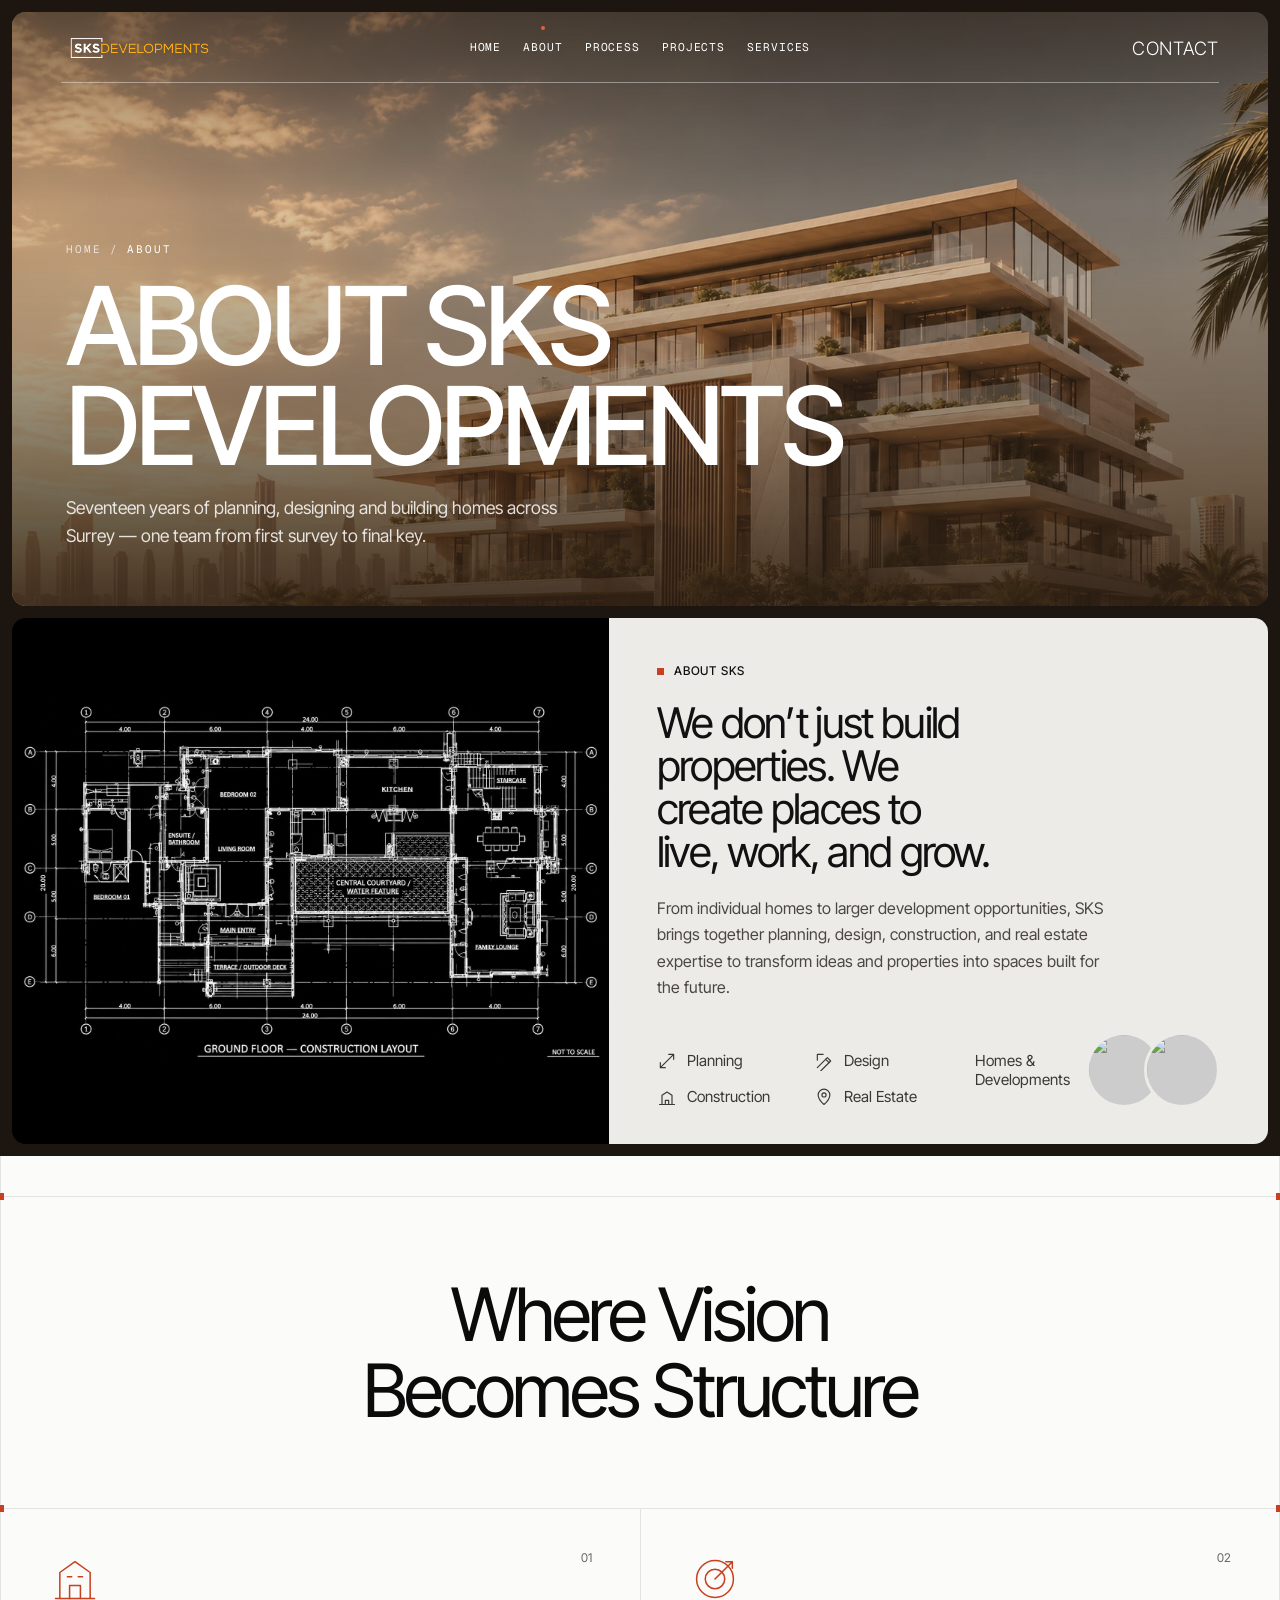
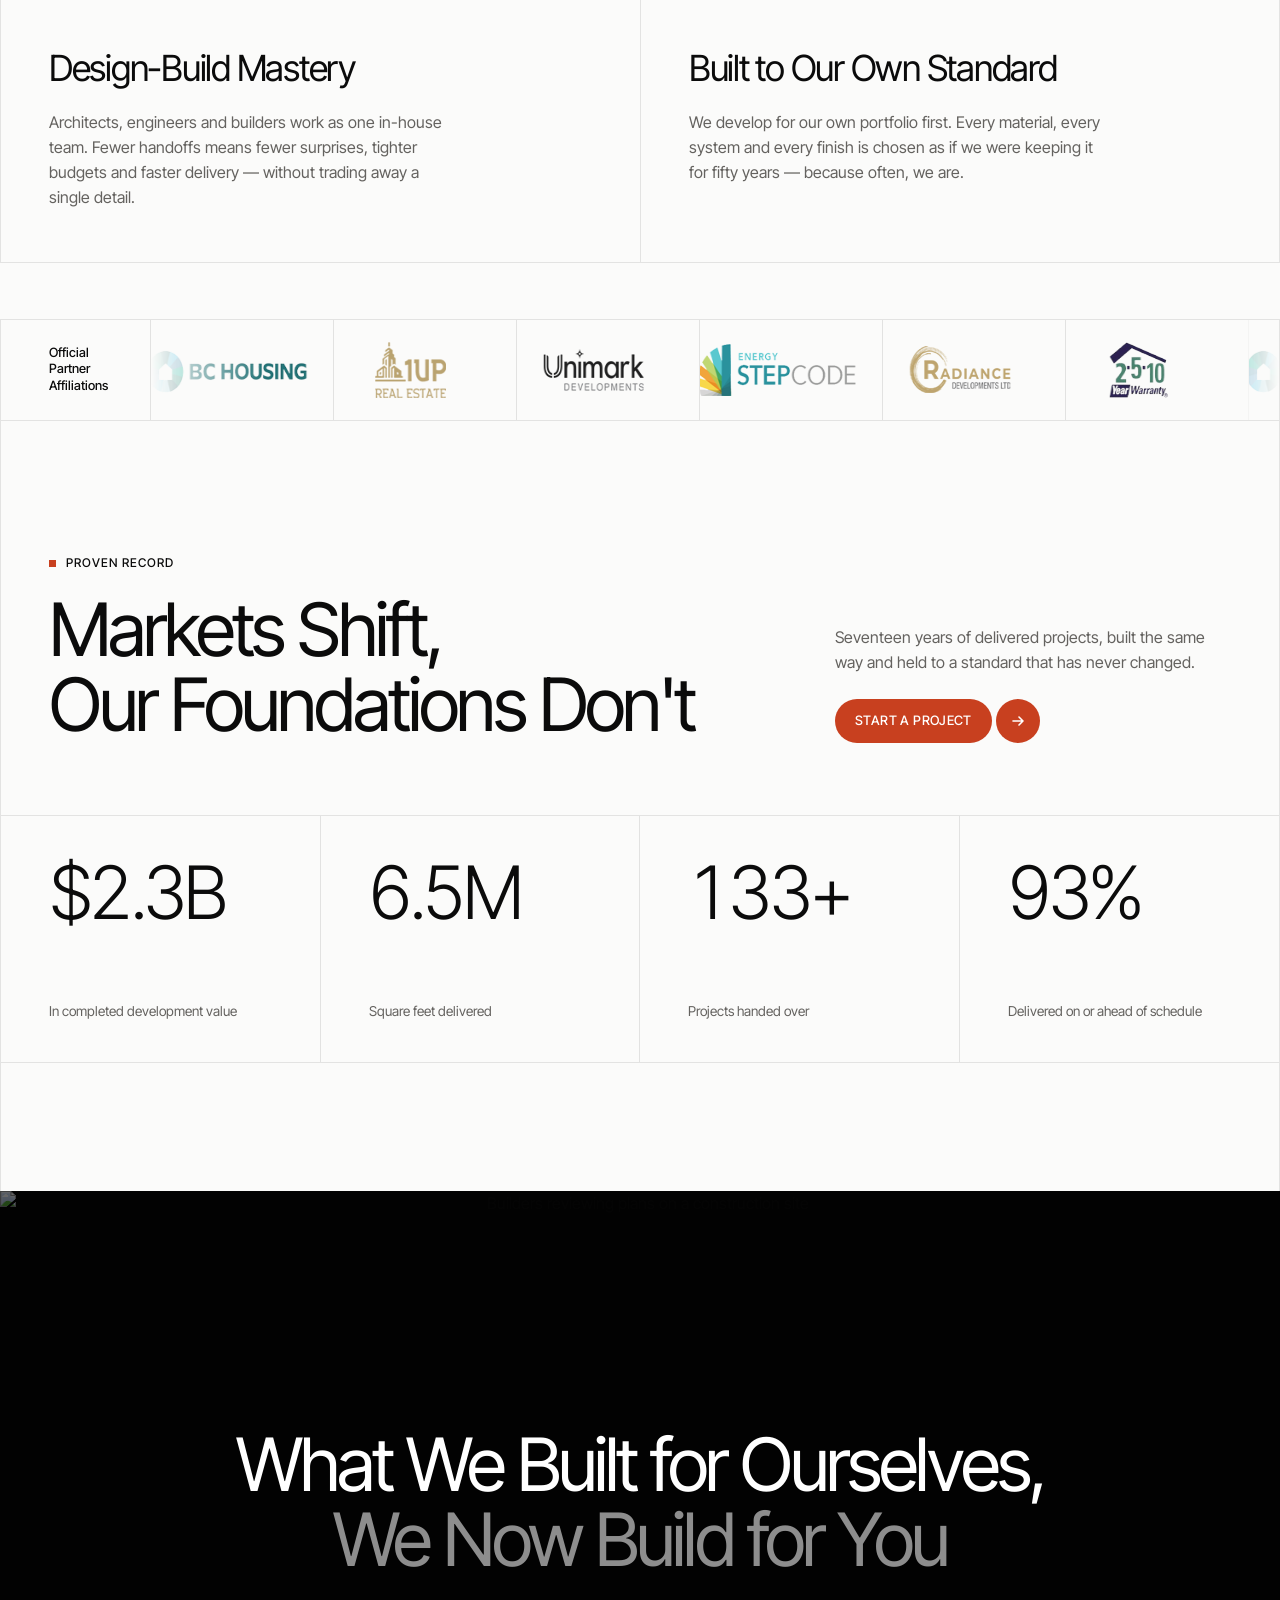
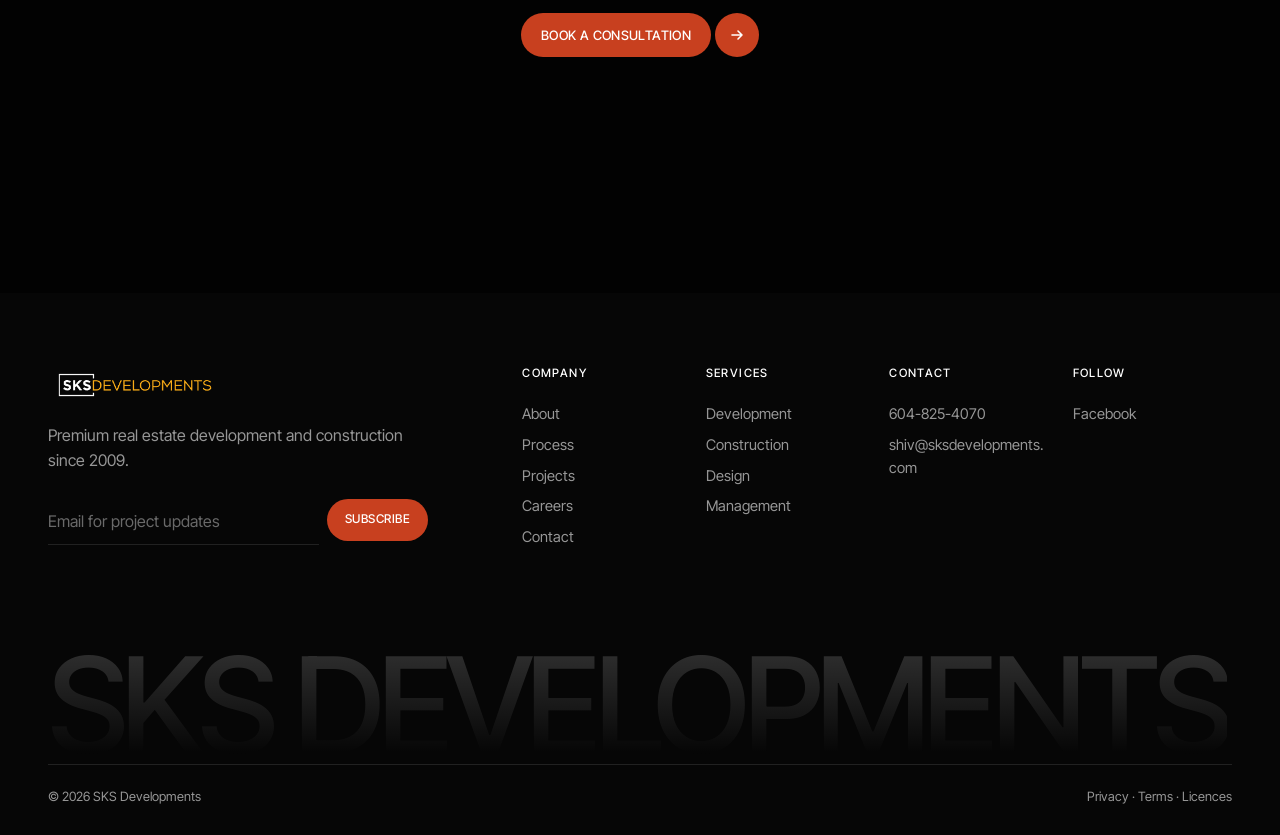
==== commit 2082a585: "Show the loading animation on every home page load Co-Authored-By: Claude Opus 5.5 <noreply@anthropi" ====
--- a/about.html
+++ b/about.html
@@ -14,7 +14,7 @@
   <script>
     document.documentElement.classList.add('js');
     try {
-      if (document.documentElement.hasAttribute('data-loader') && !localStorage.getItem('sks-visited') && !matchMedia('(prefers-reduced-motion: reduce)').matches)
+      if (document.documentElement.hasAttribute('data-loader') && !matchMedia('(prefers-reduced-motion: reduce)').matches)
         document.documentElement.classList.add('is-loading');
     } catch (e) {}
   </script>
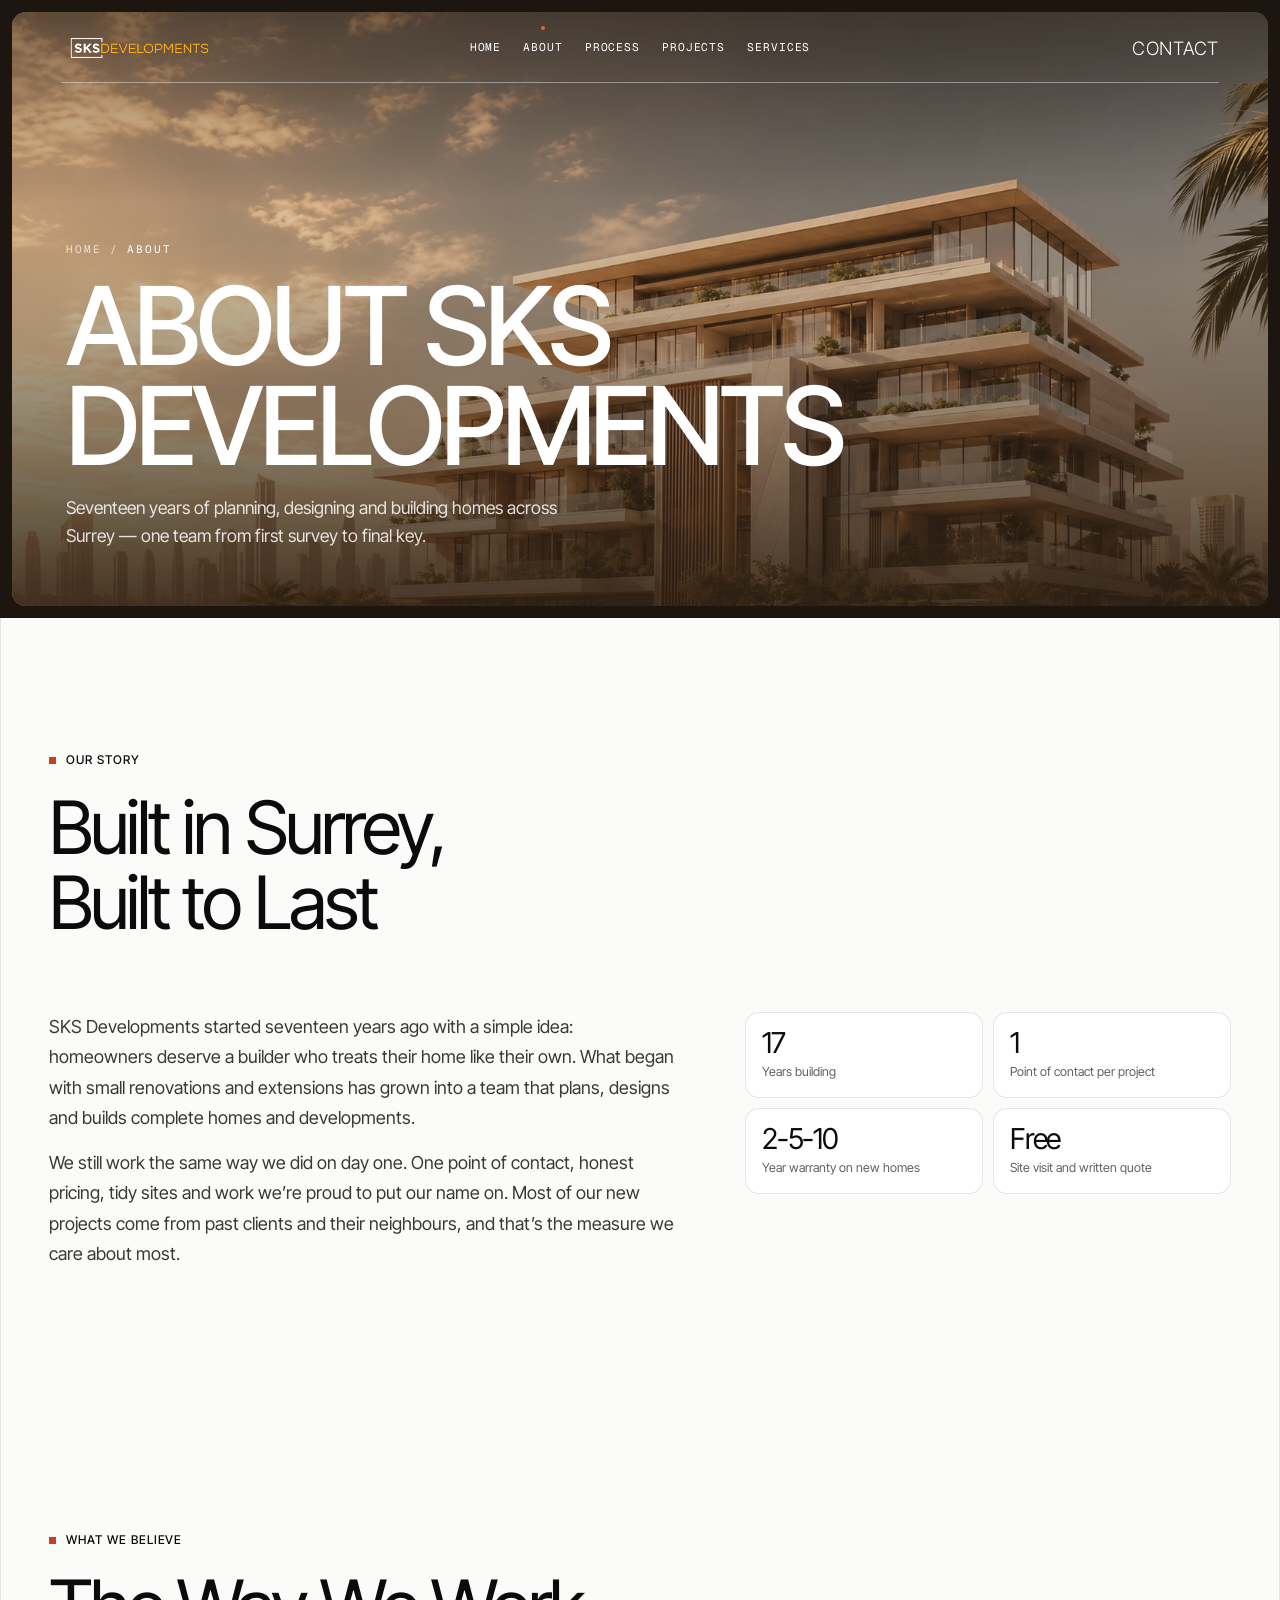
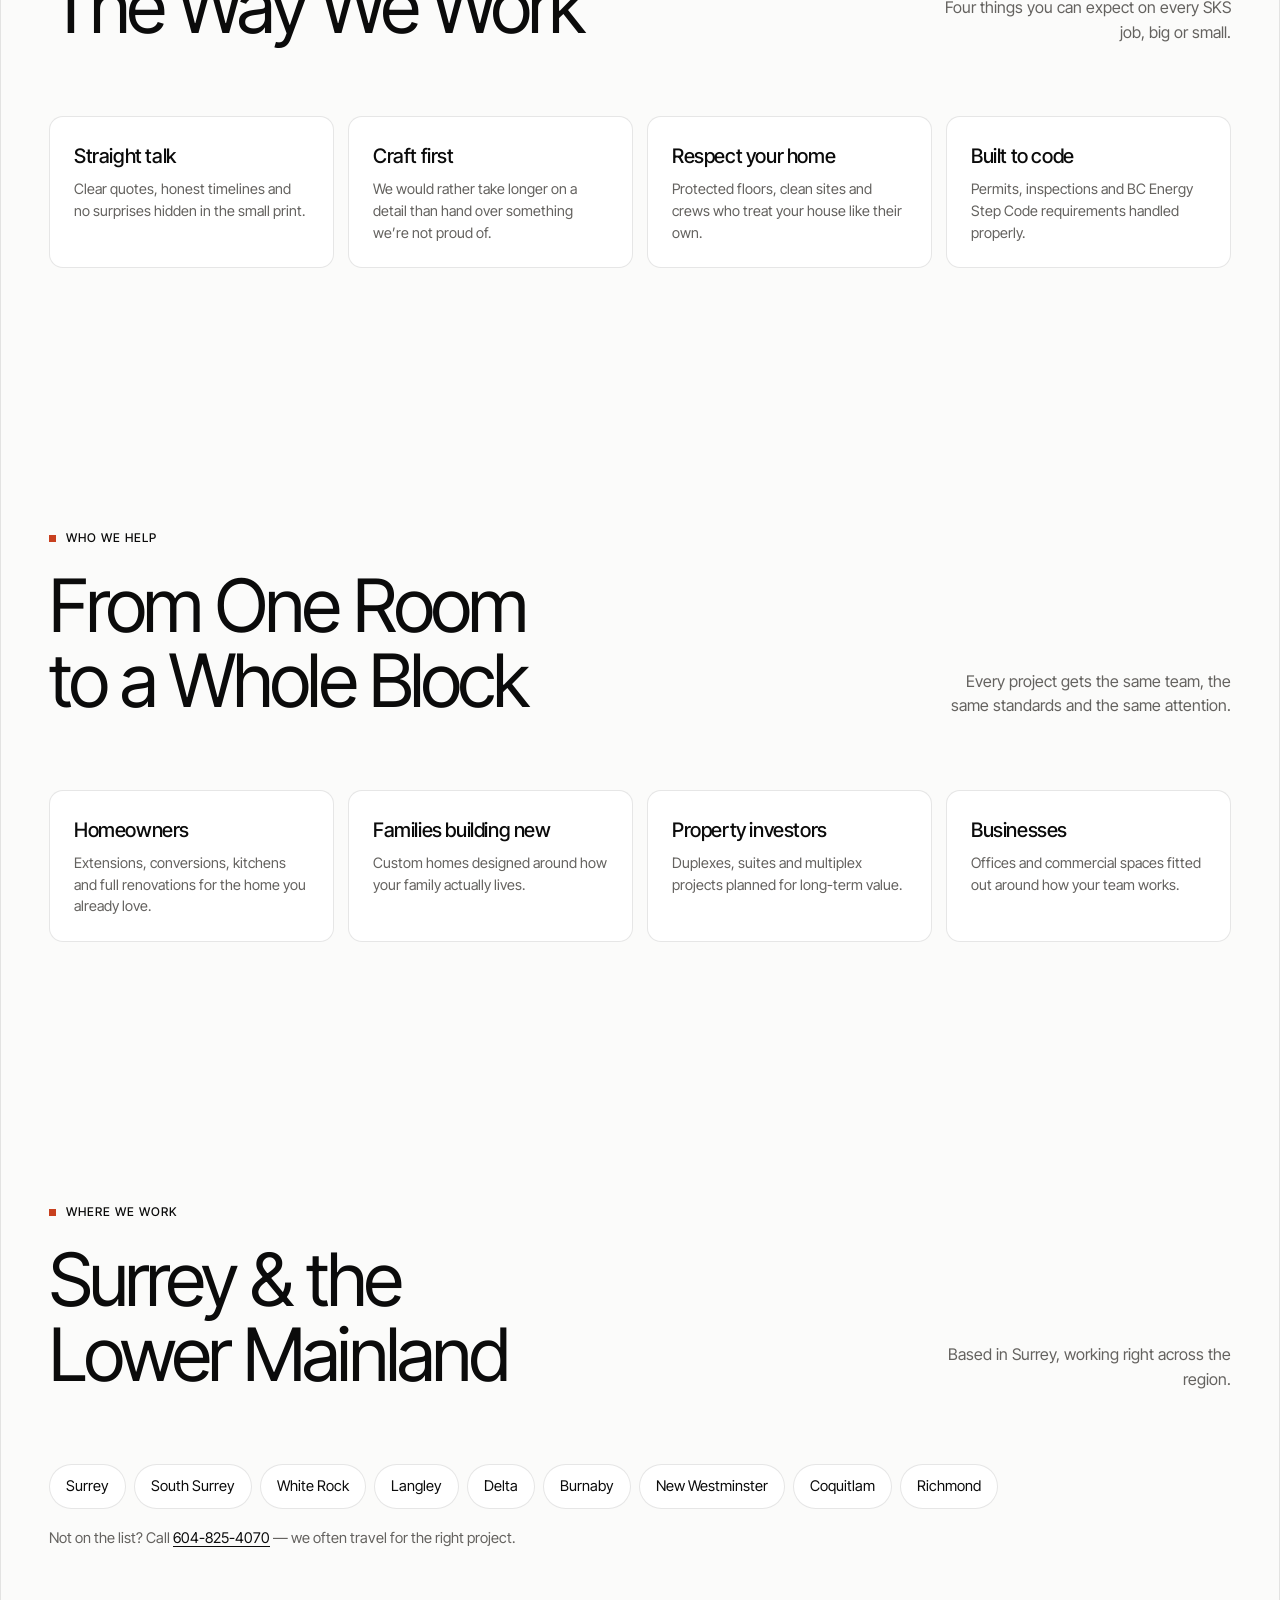
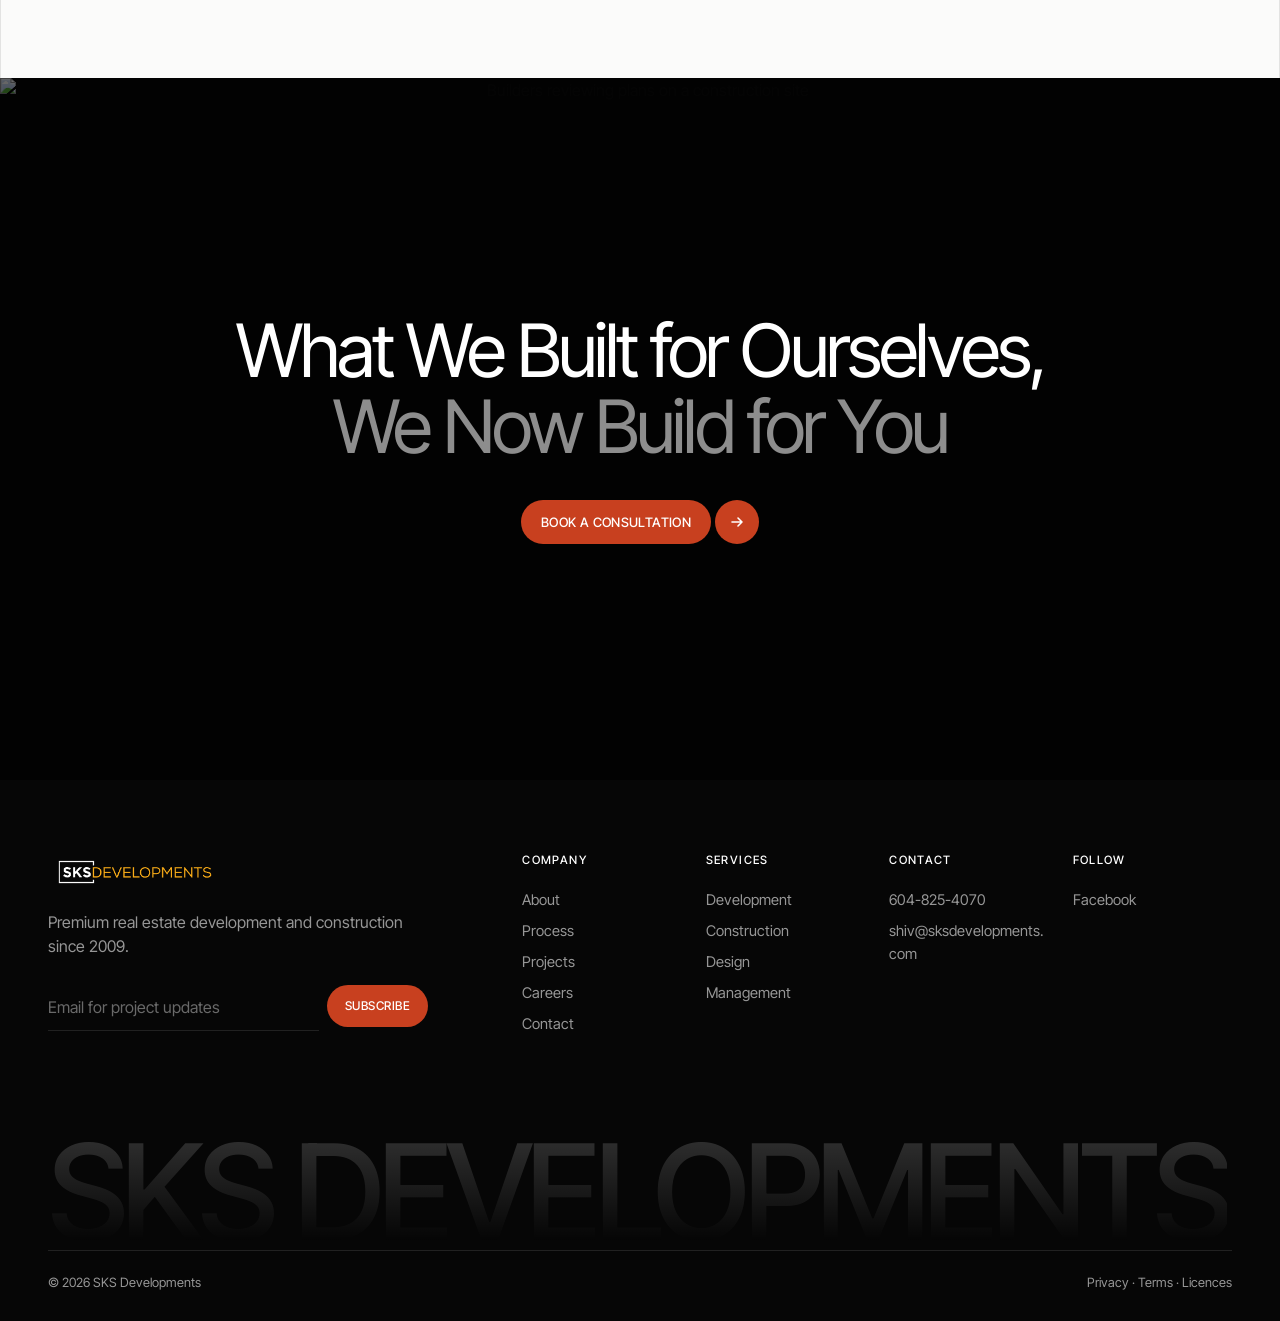
==== commit a3fe718b: "Unique content for inner pages, before/after projects, new enquiry form Each inner page now has its " ====
--- a/about.html
+++ b/about.html
@@ -4,13 +4,13 @@
   <meta charset="utf-8" />
   <meta name="viewport" content="width=device-width, initial-scale=1, viewport-fit=cover" />
   <title>About Us | SKS Developments</title>
-  <meta name="description" content="SKS Developments — seventeen years of building and renovation across Surrey, with one team from first survey to final key." />
+  <meta name="description" content="SKS Developments — seventeen years of building and renovation across Surrey and the Lower Mainland." />
   <meta name="theme-color" content="#0a0a0a" />
   <link rel="icon" href="favicon.svg" type="image/svg+xml" />
   <link rel="preconnect" href="https://fonts.googleapis.com" />
   <link rel="preconnect" href="https://fonts.gstatic.com" crossorigin />
   <link href="https://fonts.googleapis.com/css2?family=Geist+Mono:wght@400;500&family=Inter+Tight:wght@300;400;500;600;700;800&display=swap" rel="stylesheet" />
-  <link rel="stylesheet" href="styles.css?v=32" />
+  <link rel="stylesheet" href="styles.css?v=35" />
   <script>
     document.documentElement.classList.add('js');
     try {
@@ -76,134 +76,68 @@
       </div>
     </section>
 
-    <!-- ============ ABOUT SKS — blueprint + statement ============ -->
-    <section class="split" id="about-us" aria-label="About SKS Developments">
-      <div class="split__card">
-        <div class="split__plan">
-          <img class="split__plan-img" src="images/floor-plan.webp" alt="Ground floor construction layout: bedrooms, living room, kitchen, central courtyard with water feature, family lounge and terrace" loading="lazy" onerror="this.style.visibility='hidden'" />
-        </div>
-
-        <div class="split__text">
-          <p class="eyebrow">About SKS</p>
-          <h2 class="display split__title reveal">We don’t just build properties. We create places to live, work, and grow.</h2>
-          <p class="split__lead reveal">From individual homes to larger development opportunities, SKS brings together planning, design, construction, and real estate expertise to transform ideas and properties into spaces built for the future.</p>
-
-          <div class="split__foot">
-            <ul class="split__facts">
-              <li>
-                <svg viewBox="0 0 24 24" aria-hidden="true"><path d="M4 20 20 4M14 4h6v6M4 14v6h6"/></svg>
-                Planning
-              </li>
-              <li>
-                <svg viewBox="0 0 24 24" aria-hidden="true"><path d="M4 20 16 8l4 4L8 24"/><path d="m14 10 4 4"/><path d="M4 4h7M4 4v7"/></svg>
-                Design
-              </li>
-              <li>
-                <svg viewBox="0 0 24 24" aria-hidden="true"><path d="M3 21h18M6 21V10l6-4 6 4v11"/><path d="M10 21v-5h4v5"/></svg>
-                Construction
-              </li>
-              <li>
-                <svg viewBox="0 0 24 24" aria-hidden="true"><path d="M12 21s-7-6.2-7-11.5A7 7 0 0 1 19 9.5C19 14.8 12 21 12 21z"/><circle cx="12" cy="9.5" r="2.5"/></svg>
-                Real Estate
-              </li>
-            </ul>
-            <div class="split__thumbs">
-              <span>Homes &amp;<br />Developments</span>
-              <div class="split__circles">
-                <img src="https://images.unsplash.com/photo-1613490493576-7fde63acd811?auto=format&fit=crop&w=200&h=200&q=70" alt="" loading="lazy" />
-                <img src="https://images.unsplash.com/photo-1600585154340-be6161a56a0c?auto=format&fit=crop&w=200&h=200&q=70" alt="" loading="lazy" />
-              </div>
-            </div>
-          </div>
-        </div>
-      </div>
-    </section>
-
-    <!-- ============ INTRO / PILLARS ============ -->
-    <section class="section section--light" id="about">
-      <div class="frame">
-        <div class="frame__title">
-          <i class="tick tick--tl"></i><i class="tick tick--tr"></i><i class="tick tick--bl"></i><i class="tick tick--br"></i>
-          <h2 class="display reveal">Where Vision<br />Becomes Structure</h2>
-        </div>
-
-        <div class="pillars">
-          <article class="pillar reveal">
-            <span class="pillar__num">01</span>
-            <svg class="icon icon--lg" viewBox="0 0 48 48" aria-hidden="true">
-              <path d="M6 42h36M10 42V18l14-10 14 10v24"/><path d="M19 42V30h10v12"/><path d="M17 22h4M27 22h4"/>
-            </svg>
-            <h3 class="pillar__title">Design-Build Mastery</h3>
-            <p>Architects, engineers and builders work as one in-house team. Fewer handoffs means fewer surprises, tighter budgets and faster delivery — without trading away a single detail.</p>
-          </article>
-          <article class="pillar reveal">
-            <span class="pillar__num">02</span>
-            <svg class="icon icon--lg" viewBox="0 0 48 48" aria-hidden="true">
-              <circle cx="24" cy="24" r="17"/><circle cx="24" cy="24" r="9"/><path d="M24 24 40 8M34 8h6v6"/>
-            </svg>
-            <h3 class="pillar__title">Built to Our Own Standard</h3>
-            <p>We develop for our own portfolio first. Every material, every system and every finish is chosen as if we were keeping it for fifty years — because often, we are.</p>
-          </article>
-        </div>
-      </div>
-
-      <!-- partners marquee -->
-      <div class="partners">
-        <div class="partners__label">Official Partner<br />Affiliations</div>
-        <div class="marquee" aria-label="Official partner affiliations">
-          <div class="marquee__track">
-            <span class="partner"><img src="images/partners/bc-housing.png" alt="BC Housing" width="190" height="150" loading="lazy" /></span>
-            <span class="partner"><img src="images/partners/1up-real-estate.png" alt="1UP Real Estate" width="190" height="150" loading="lazy" /></span>
-            <span class="partner"><img src="images/partners/unimark-developments.png" alt="Unimark Developments" width="190" height="150" loading="lazy" /></span>
-            <span class="partner"><img src="images/partners/energy-step-code.png" alt="Energy Step Code" width="190" height="150" loading="lazy" /></span>
-            <span class="partner"><img src="images/partners/radiance-developments.png" alt="Radiance Developments Ltd" width="190" height="150" loading="lazy" /></span>
-            <span class="partner"><img src="images/partners/2-5-10-warranty.png" alt="2-5-10 Year Warranty" width="190" height="150" loading="lazy" /></span>
-            <span class="partner" aria-hidden="true"><img src="images/partners/bc-housing.png" alt="" width="190" height="150" loading="lazy" /></span>
-            <span class="partner" aria-hidden="true"><img src="images/partners/1up-real-estate.png" alt="" width="190" height="150" loading="lazy" /></span>
-            <span class="partner" aria-hidden="true"><img src="images/partners/unimark-developments.png" alt="" width="190" height="150" loading="lazy" /></span>
-            <span class="partner" aria-hidden="true"><img src="images/partners/energy-step-code.png" alt="" width="190" height="150" loading="lazy" /></span>
-            <span class="partner" aria-hidden="true"><img src="images/partners/radiance-developments.png" alt="" width="190" height="150" loading="lazy" /></span>
-            <span class="partner" aria-hidden="true"><img src="images/partners/2-5-10-warranty.png" alt="" width="190" height="150" loading="lazy" /></span>
-          </div>
-        </div>
-      </div>
-    </section>
-
-    <!-- ============ STATS ============ -->
-    <section class="section section--light" id="record">
+    <section class="section section--light">
+      <div class="frame">
+        <header class="sec-head">
+          <div>
+            <p class="eyebrow">Our Story</p>
+            <h2 class="display reveal">Built in Surrey,<br />Built to Last</h2>
+          </div>
+        </header>
+        <div class="story">
+          <div class="story__text reveal"><p>SKS Developments started seventeen years ago with a simple idea: homeowners deserve a builder who treats their home like their own. What began with small renovations and extensions has grown into a team that plans, designs and builds complete homes and developments.</p><p>We still work the same way we did on day one. One point of contact, honest pricing, tidy sites and work we’re proud to put our name on. Most of our new projects come from past clients and their neighbours, and that’s the measure we care about most.</p></div>
+          <ul class="story__facts reveal"><li><strong>17</strong><span>Years building</span></li><li><strong>1</strong><span>Point of contact per project</span></li><li><strong>2-5-10</strong><span>Year warranty on new homes</span></li><li><strong>Free</strong><span>Site visit and written quote</span></li></ul>
+        </div>
+      </div>
+    </section>
+
+    <section class="section section--light">
       <div class="frame">
         <header class="sec-head sec-head--split">
           <div>
-            <p class="eyebrow">Proven Record</p>
-            <h2 class="display reveal">Markets Shift,<br />Our Foundations Don't</h2>
-          </div>
-          <div class="sec-head__side reveal">
-            <p>Seventeen years of delivered projects, built the same way and held to a standard that has never changed.</p>
-            <a href="contact.html" class="btn">
-              <span class="btn__label">Start a Project</span>
-              <span class="btn__icon" aria-hidden="true"><svg viewBox="0 0 16 16"><path d="M3 8h10M9 4l4 4-4 4"/></svg></span>
-            </a>
-          </div>
-        </header>
-
-        <div class="stats">
-          <div class="stat">
-            <p class="stat__value"><span>$</span><span class="count" data-to="2.4" data-decimals="1">0</span><span>B</span></p>
-            <p class="stat__label">In completed development value</p>
-          </div>
-          <div class="stat">
-            <p class="stat__value"><span class="count" data-to="6.8" data-decimals="1">0</span><span>M</span></p>
-            <p class="stat__label">Square feet delivered</p>
-          </div>
-          <div class="stat">
-            <p class="stat__value"><span class="count" data-to="140">0</span><span>+</span></p>
-            <p class="stat__label">Projects handed over</p>
-          </div>
-          <div class="stat">
-            <p class="stat__value"><span class="count" data-to="98">0</span><span>%</span></p>
-            <p class="stat__label">Delivered on or ahead of schedule</p>
-          </div>
-        </div>
+            <p class="eyebrow">What We Believe</p>
+            <h2 class="display reveal">The Way We Work</h2>
+          </div>
+          <p class="sec-head__side-note reveal">Four things you can expect on every SKS job, big or small.</p>
+        </header>
+        <div class="perks perks--4">
+          <div class="perk reveal"><h3>Straight talk</h3><p>Clear quotes, honest timelines and no surprises hidden in the small print.</p></div>
+          <div class="perk reveal"><h3>Craft first</h3><p>We would rather take longer on a detail than hand over something we’re not proud of.</p></div>
+          <div class="perk reveal"><h3>Respect your home</h3><p>Protected floors, clean sites and crews who treat your house like their own.</p></div>
+          <div class="perk reveal"><h3>Built to code</h3><p>Permits, inspections and BC Energy Step Code requirements handled properly.</p></div>
+        </div>
+      </div>
+    </section>
+
+    <section class="section section--light">
+      <div class="frame">
+        <header class="sec-head sec-head--split">
+          <div>
+            <p class="eyebrow">Who We Help</p>
+            <h2 class="display reveal">From One Room<br />to a Whole Block</h2>
+          </div>
+          <p class="sec-head__side-note reveal">Every project gets the same team, the same standards and the same attention.</p>
+        </header>
+        <div class="perks perks--4">
+          <div class="perk reveal"><h3>Homeowners</h3><p>Extensions, conversions, kitchens and full renovations for the home you already love.</p></div>
+          <div class="perk reveal"><h3>Families building new</h3><p>Custom homes designed around how your family actually lives.</p></div>
+          <div class="perk reveal"><h3>Property investors</h3><p>Duplexes, suites and multiplex projects planned for long-term value.</p></div>
+          <div class="perk reveal"><h3>Businesses</h3><p>Offices and commercial spaces fitted out around how your team works.</p></div>
+        </div>
+      </div>
+    </section>
+
+    <section class="section section--light">
+      <div class="frame">
+        <header class="sec-head sec-head--split">
+          <div>
+            <p class="eyebrow">Where We Work</p>
+            <h2 class="display reveal">Surrey &amp; the<br />Lower Mainland</h2>
+          </div>
+          <p class="sec-head__side-note reveal">Based in Surrey, working right across the region.</p>
+        </header>
+        <ul class="tags reveal"><li>Surrey</li><li>South Surrey</li><li>White Rock</li><li>Langley</li><li>Delta</li><li>Burnaby</li><li>New Westminster</li><li>Coquitlam</li><li>Richmond</li></ul>
+        <p class="note reveal">Not on the list? Call <a href="tel:+16048254070">604-825-4070</a> — we often travel for the right project.</p>
       </div>
     </section>
 
@@ -292,6 +226,6 @@
     </a>
   </nav>
 
-  <script src="script.js?v=13" defer></script>
+  <script src="script.js?v=14" defer></script>
 </body>
 </html>
--- a/styles.css
+++ b/styles.css
@@ -840,7 +840,7 @@
 .is-loading .tabbar { opacity: 0; }
 @media (max-width: 959px) {
   /* keep the end of the page clear of the bar */
-  .footer__bottom { padding-bottom: calc(110px + env(safe-area-inset-bottom, 0px)); }
+  .footer__bottom { padding-bottom: calc(28px + env(safe-area-inset-bottom, 0px)); }
 }
 @media (min-width: 960px) { .tabbar { display: none; } }
 
@@ -1555,6 +1555,156 @@
 }
 
 /* =========================================================
+   ENQUIRY FORM — card with filled fields and project pills
+   ========================================================= */
+.form {
+  background: #fff; border: 1px solid var(--line); border-radius: 20px;
+  padding: 22px 18px 20px; gap: 12px;
+  box-shadow: 0 24px 60px -30px rgba(40, 26, 14, .35);
+}
+.form__head { margin-bottom: 4px; }
+.form__kicker { display: inline-flex; align-items: center; gap: 8px; font-family: var(--mono); font-size: .68rem; letter-spacing: .18em; text-transform: uppercase; color: var(--accent); }
+.form__kicker::before { content: ""; width: 7px; height: 7px; border-radius: 50%; background: var(--accent); box-shadow: 0 0 0 4px rgba(200, 64, 31, .15); }
+.form__title { margin-top: 8px; font-size: 1.45rem; font-weight: 500; letter-spacing: -0.03em; }
+.form__row { display: grid; gap: 12px; }
+.form .field input, .form .field textarea {
+  background: #f5f2ee; border: 1px solid transparent; border-radius: 12px;
+  padding: 24px 14px 10px; font-size: 1rem;
+  transition: border-color .3s, background .3s, box-shadow .3s;
+}
+.form .field label { left: 15px; top: 17px; }
+.form .field input:focus, .form .field textarea:focus {
+  background: #fff; border-color: var(--accent); box-shadow: 0 0 0 4px rgba(200, 64, 31, .12);
+}
+.form .field input:focus + label, .form .field input:not(:placeholder-shown) + label,
+.form .field textarea:focus + label, .form .field textarea:not(:placeholder-shown) + label {
+  transform: translateY(-10px) scale(.74); color: var(--accent);
+}
+.form .field.is-invalid input { border-color: var(--accent); }
+.field--pills { border: 0; padding: 0; margin: 0; }
+.field--pills legend { font-size: .82rem; color: var(--muted); margin-bottom: 8px; }
+.pills { display: flex; flex-wrap: wrap; gap: 8px; }
+.form .field--pills .pill { position: relative; left: auto; top: auto; transform: none; pointer-events: auto; color: inherit; }
+.pill input { position: absolute; opacity: 0; pointer-events: none; }
+.pill span {
+  display: inline-flex; align-items: center; height: 38px; padding: 0 14px; border-radius: 999px;
+  background: #f5f2ee; border: 1px solid transparent; font-size: .85rem; cursor: pointer;
+  transition: background .25s, color .25s, border-color .25s;
+}
+.pill:hover span { border-color: var(--line); }
+.pill input:checked + span { background: var(--ink); color: #fff; }
+.pill input:focus-visible + span { outline: 2px solid var(--accent); outline-offset: 2px; }
+.field--pills.is-invalid legend { color: var(--accent); }
+.form .btn { margin-top: 6px; }
+.form__trust { display: flex; flex-wrap: wrap; gap: 6px 14px; font-size: .78rem; color: var(--muted); }
+.form__trust li { display: flex; align-items: center; gap: 6px; }
+.form__trust li::before { content: "✓"; color: var(--accent); font-weight: 700; }
+@media (min-width: 640px) {
+  .form { padding: 32px 30px 28px; }
+  .form__row { grid-template-columns: 1fr 1fr; }
+  .form__title { font-size: 1.8rem; }
+}
+
+/* =========================================================
+   INNER PAGES — story, tags, info cards, service rows, FAQ,
+   before/after cards
+   ========================================================= */
+.story { display: grid; gap: 24px; }
+.story__text p { font-size: 1.02rem; line-height: 1.7; color: #3b3935; }
+.story__text p + p { margin-top: 14px; }
+.story__facts { display: grid; grid-template-columns: 1fr 1fr; gap: 10px; }
+.story__facts li { background: #fff; border: 1px solid var(--line); border-radius: 14px; padding: 16px; display: grid; gap: 4px; }
+.story__facts strong { font-size: 1.8rem; font-weight: 400; letter-spacing: -0.04em; line-height: 1; }
+.story__facts span { font-size: .78rem; color: var(--muted); }
+@media (min-width: 900px) { .story { grid-template-columns: 1.3fr 1fr; gap: 64px; align-items: start; } .story__text p { font-size: 1.12rem; } }
+
+.tags { display: flex; flex-wrap: wrap; gap: 8px; }
+.tags li { padding: 10px 16px; border-radius: 999px; background: #fff; border: 1px solid var(--line); font-size: .92rem; }
+.note { margin-top: 18px; color: var(--muted); font-size: .92rem; }
+.note a { color: var(--ink); text-decoration: underline; text-underline-offset: 3px; }
+
+.info-cards { display: grid; gap: 10px; }
+.info-card { background: #fff; border: 1px solid var(--line); border-radius: 16px; padding: 18px; }
+.info-card__label { font-family: var(--mono); font-size: .66rem; letter-spacing: .18em; text-transform: uppercase; color: var(--accent); }
+.info-card__value { margin-top: 8px; font-size: 1.15rem; font-weight: 500; letter-spacing: -0.02em; overflow-wrap: anywhere; }
+.info-card__value a:hover { color: var(--accent); }
+.info-card p:last-child { margin-top: 6px; font-size: .85rem; color: var(--muted); }
+@media (min-width: 900px) { .info-cards { grid-template-columns: repeat(3, 1fr); gap: 14px; } .info-card { padding: 24px; } }
+
+.svc-rows { display: grid; grid-template-columns: 1fr 1fr; gap: 10px; }
+.svc-row { background: #fff; border: 1px solid var(--line); border-radius: 14px; padding: 16px 14px; scroll-margin-top: 90px; display: flex; flex-direction: column; }
+.svc-row h3 { font-size: 1.05rem; font-weight: 500; letter-spacing: -0.02em; }
+.svc-row > p { margin-top: 6px; font-size: .8rem; line-height: 1.5; color: var(--muted); }
+.svc-row .ticks { margin-top: 10px; }
+.svc-row__good { margin-top: auto; padding-top: 12px; font-size: .78rem; }
+.svc-row__good span { display: block; font-family: var(--mono); font-size: .6rem; letter-spacing: .16em; text-transform: uppercase; color: var(--accent); margin-bottom: 2px; }
+@media (min-width: 900px) { .svc-rows { grid-template-columns: repeat(4, 1fr); gap: 14px; } .svc-row { padding: 24px 22px; } .svc-row h3 { font-size: 1.3rem; } .svc-row > p, .svc-row .ticks li { font-size: .9rem; } }
+
+.faq { border-top: 1px solid var(--line); max-width: 920px; }
+.faq__item { border-bottom: 1px solid var(--line); }
+.faq__item summary {
+  list-style: none; cursor: pointer; display: flex; justify-content: space-between; align-items: center; gap: 16px;
+  padding: 18px 0; font-size: 1.05rem; font-weight: 500; letter-spacing: -0.01em;
+}
+.faq__item summary::-webkit-details-marker { display: none; }
+.faq__plus { position: relative; flex: none; width: 30px; height: 30px; border-radius: 50%; background: #fff; border: 1px solid var(--line); transition: transform .4s var(--ease), background .3s; }
+.faq__plus::before, .faq__plus::after { content: ""; position: absolute; left: 9px; right: 9px; top: 50%; height: 1.5px; margin-top: -.75px; background: currentColor; }
+.faq__plus::after { transform: rotate(90deg); }
+.faq__item[open] .faq__plus { transform: rotate(45deg); background: var(--ink); color: #fff; }
+.faq__item p { padding: 0 44px 20px 0; color: var(--muted); line-height: 1.65; }
+@media (min-width: 900px) { .faq__item summary { font-size: 1.2rem; padding: 22px 0; } }
+
+.cta-strip { display: grid; gap: 18px; justify-items: start; background: #fff; border: 1px solid var(--line); border-radius: 18px; padding: 22px; }
+.cta-strip p { max-width: 56ch; color: #3b3935; }
+@media (min-width: 900px) { .cta-strip { grid-template-columns: 1fr auto; align-items: center; padding: 32px 36px; } }
+
+.perks--3 { grid-template-columns: 1fr 1fr; }
+@media (min-width: 900px) { .perks--3 { grid-template-columns: repeat(3, 1fr); } }
+
+/* before / after */
+.ba-grid { display: grid; grid-template-columns: 1fr 1fr; gap: 10px; }
+.ba { background: #fff; border-radius: 16px; overflow: hidden; border: 1px solid var(--line); display: flex; flex-direction: column; }
+.ba__pics { display: grid; grid-template-columns: 1fr 1fr; gap: 2px; }
+.ba__pics figure { position: relative; margin: 0; aspect-ratio: 4 / 5; overflow: hidden; background: #ddd; }
+.ba__pics img { width: 100%; height: 100%; object-fit: cover; transition: transform 1s var(--ease); }
+.ba:hover .ba__pics img { transform: scale(1.05); }
+.ba__pics figcaption {
+  position: absolute; top: 8px; left: 8px; padding: 3px 8px; border-radius: 999px;
+  background: rgba(255, 255, 255, .92); color: var(--ink);
+  font-family: var(--mono); font-size: .52rem; letter-spacing: .14em; text-transform: uppercase;
+}
+.ba__pics figcaption.is-after { background: var(--ink); color: #fff; }
+.ba__body { padding: 12px 12px 14px; display: flex; flex-direction: column; flex: 1; }
+.ba__tags { display: flex; flex-wrap: wrap; gap: 4px; }
+.ba__tags li { padding: 3px 8px; border-radius: 999px; background: #efe9e1; font-family: var(--mono); font-size: .52rem; letter-spacing: .1em; text-transform: uppercase; }
+.ba h3 { margin-top: 8px; font-size: .95rem; font-weight: 500; letter-spacing: -0.02em; line-height: 1.25; }
+.ba__body > p { display: none; }
+.ba__link { margin-top: auto; padding-top: 10px; font-size: .78rem; font-weight: 500; }
+.ba__link:hover { color: var(--accent); }
+@media (min-width: 900px) {
+  .ba-grid { gap: 18px; }
+  .ba__pics figure { aspect-ratio: 4 / 3.4; }
+  .ba__pics figcaption { top: 14px; left: 14px; padding: 6px 14px; font-size: .68rem; }
+  .ba__body { padding: 24px 26px 26px; }
+  .ba__tags { gap: 8px; }
+  .ba__tags li { padding: 7px 14px; font-size: .66rem; }
+  .ba h3 { margin-top: 14px; font-size: 1.45rem; }
+  .ba__body > p { display: block; margin-top: 10px; color: var(--muted); line-height: 1.6; }
+  .ba__link { padding-top: 18px; font-size: .95rem; }
+}
+
+/* home: Build / Develop / Renovate / Commercial — 2 × 2 on phones */
+@media (max-width: 639px) {
+  .ways { grid-template-columns: 1fr 1fr; gap: 18px 10px; }
+  .way { display: flex; flex-direction: column; padding: 0; border: 0; }
+  .way:last-child { border-bottom: 0; }
+  .way__img { order: -1; margin: 0 0 10px; aspect-ratio: 4 / 3; border-radius: 12px; }
+  .way__top { margin-top: 0; }
+  .way h3 { margin-top: 2px; font-size: 1rem; }
+  .way p { margin-top: 4px; font-size: .78rem; line-height: 1.45; }
+}
+
+/* =========================================================
    REVEAL + MOTION
    ========================================================= */
 .js .reveal { opacity: 0; transform: translateY(28px); transition: opacity 1s var(--ease), transform 1s var(--ease); }
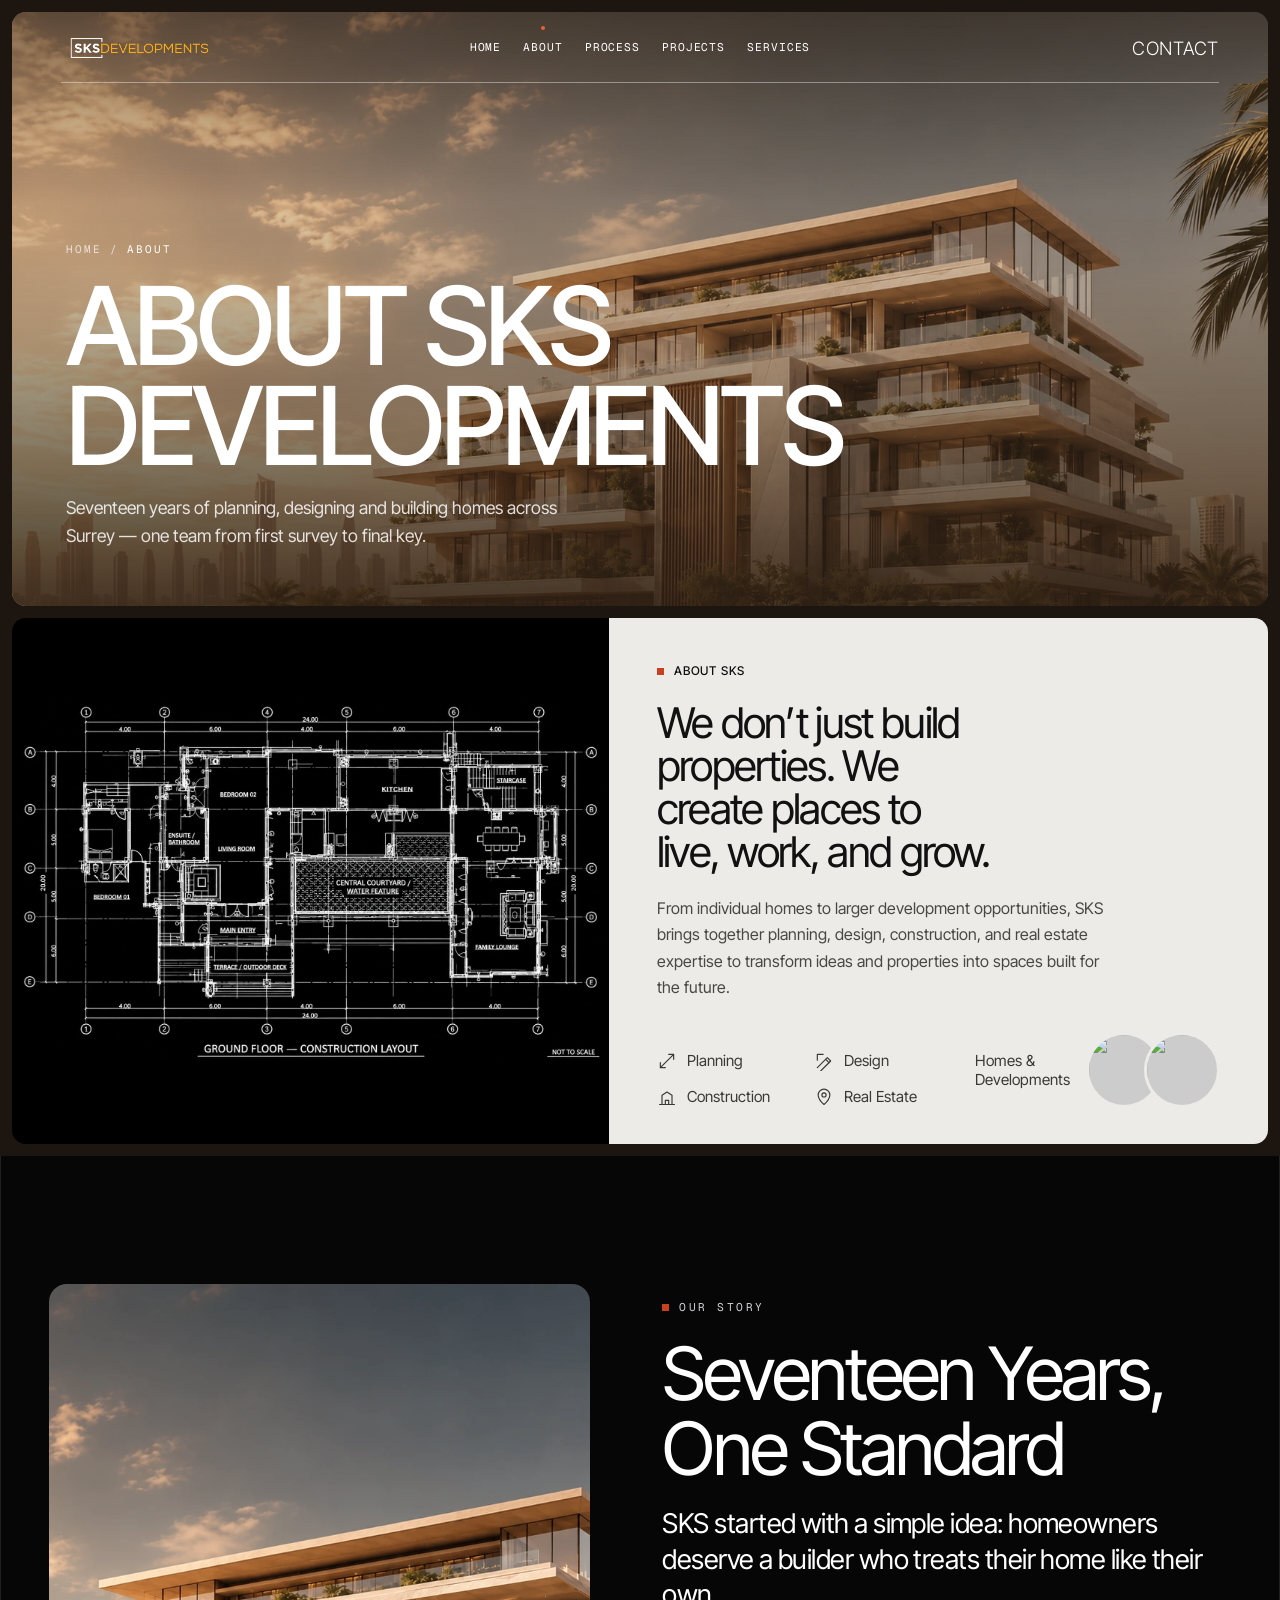
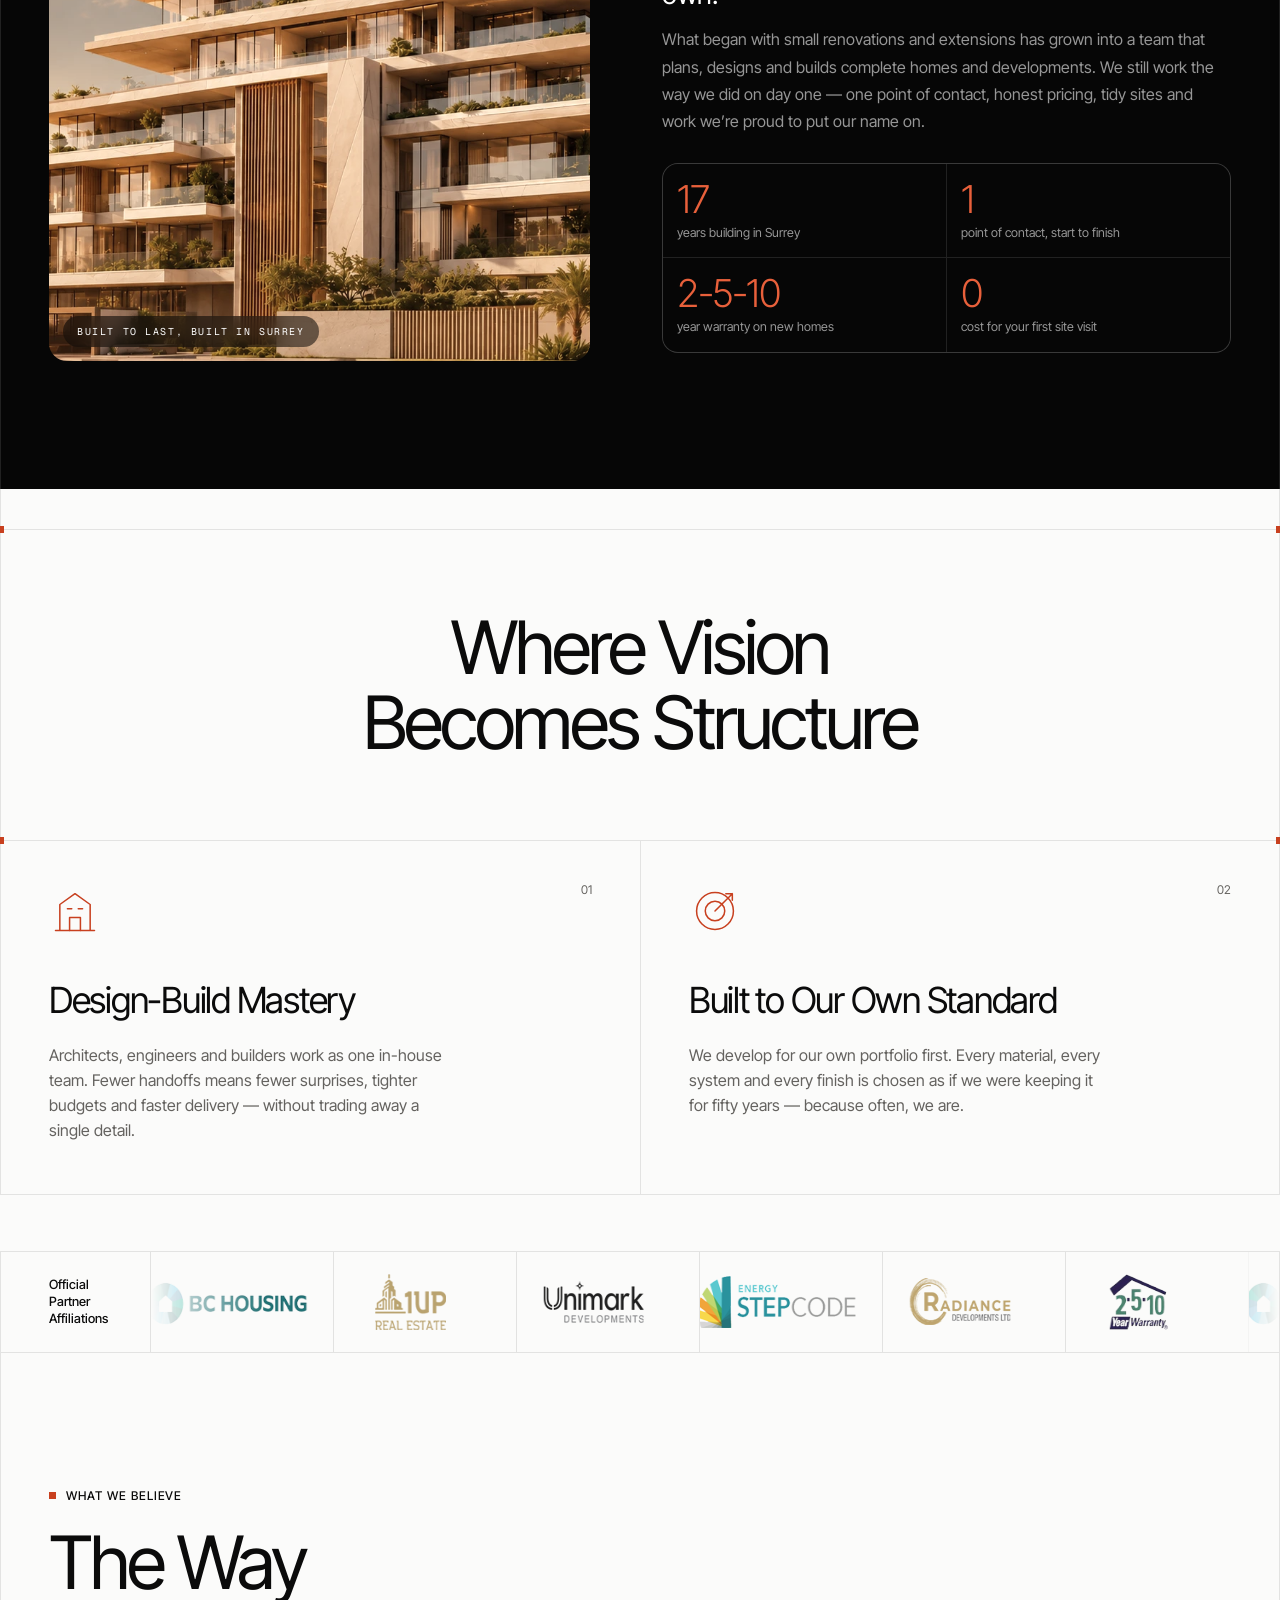
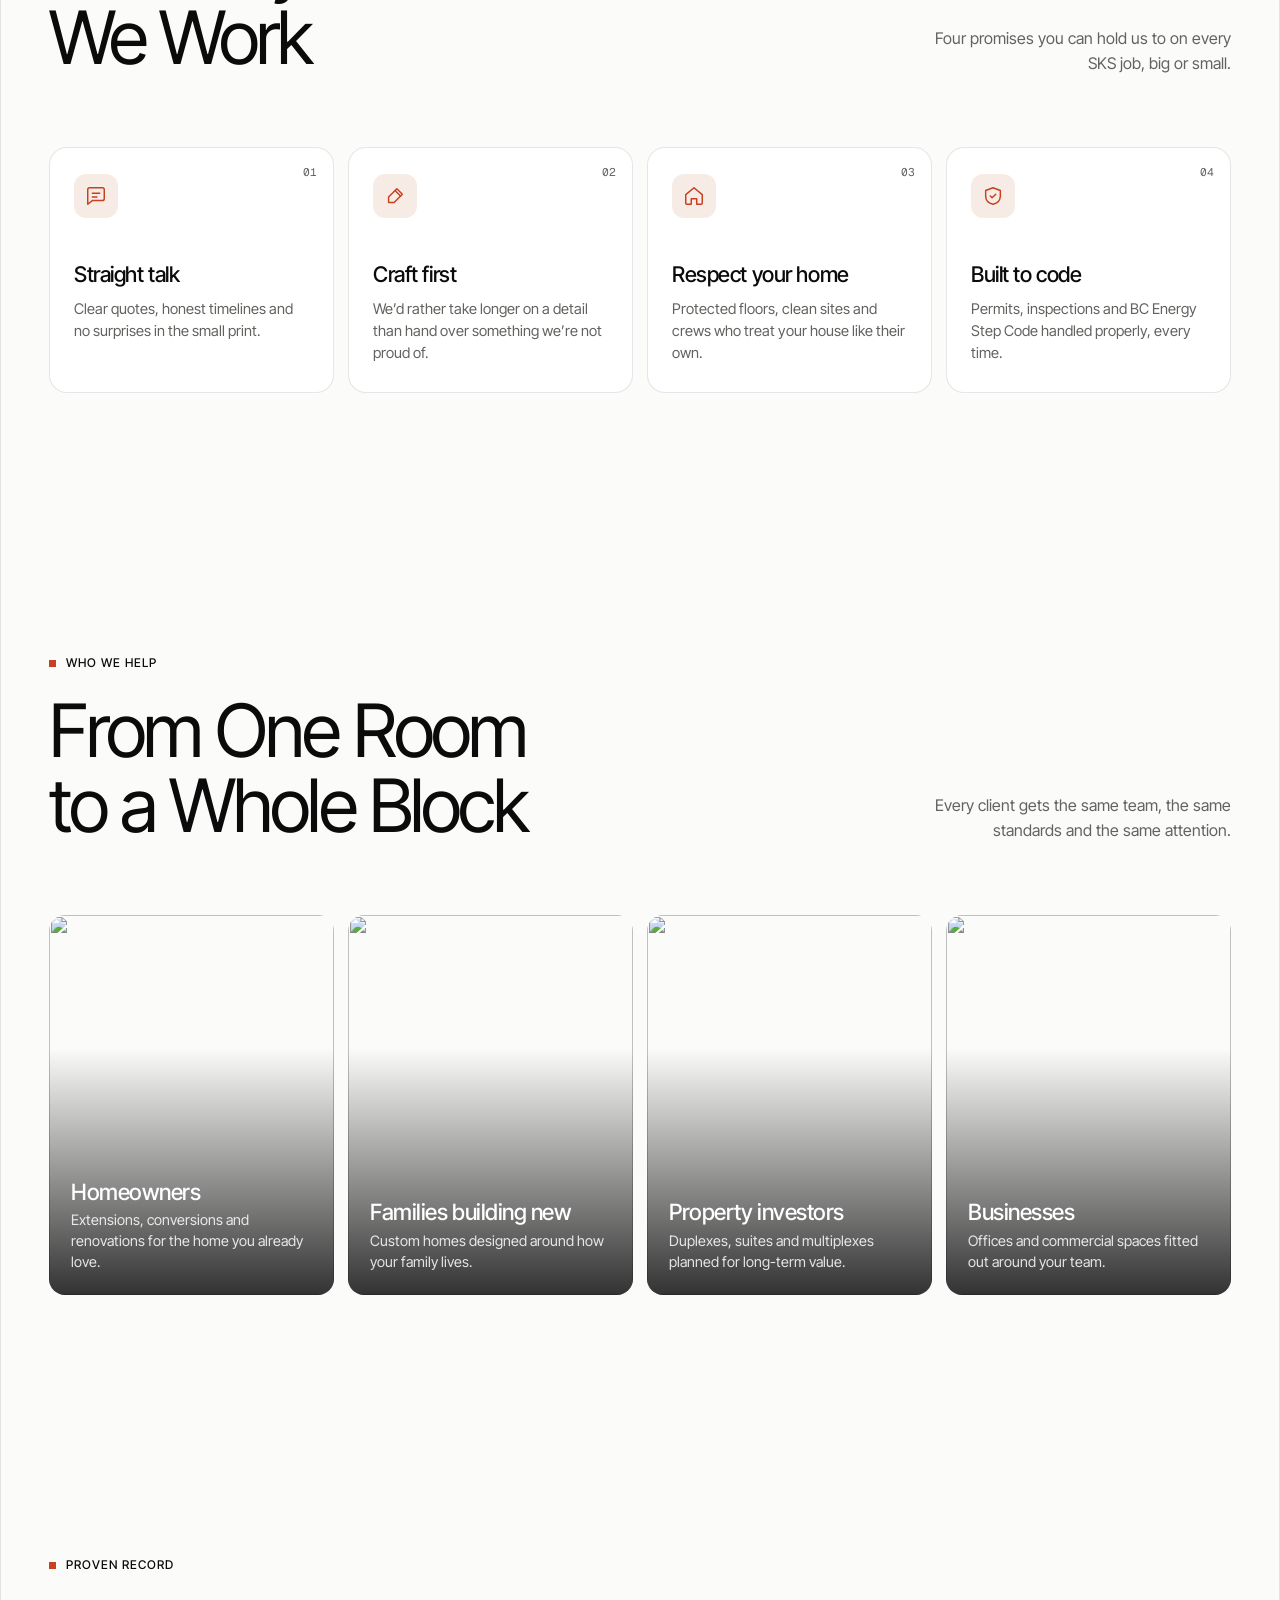
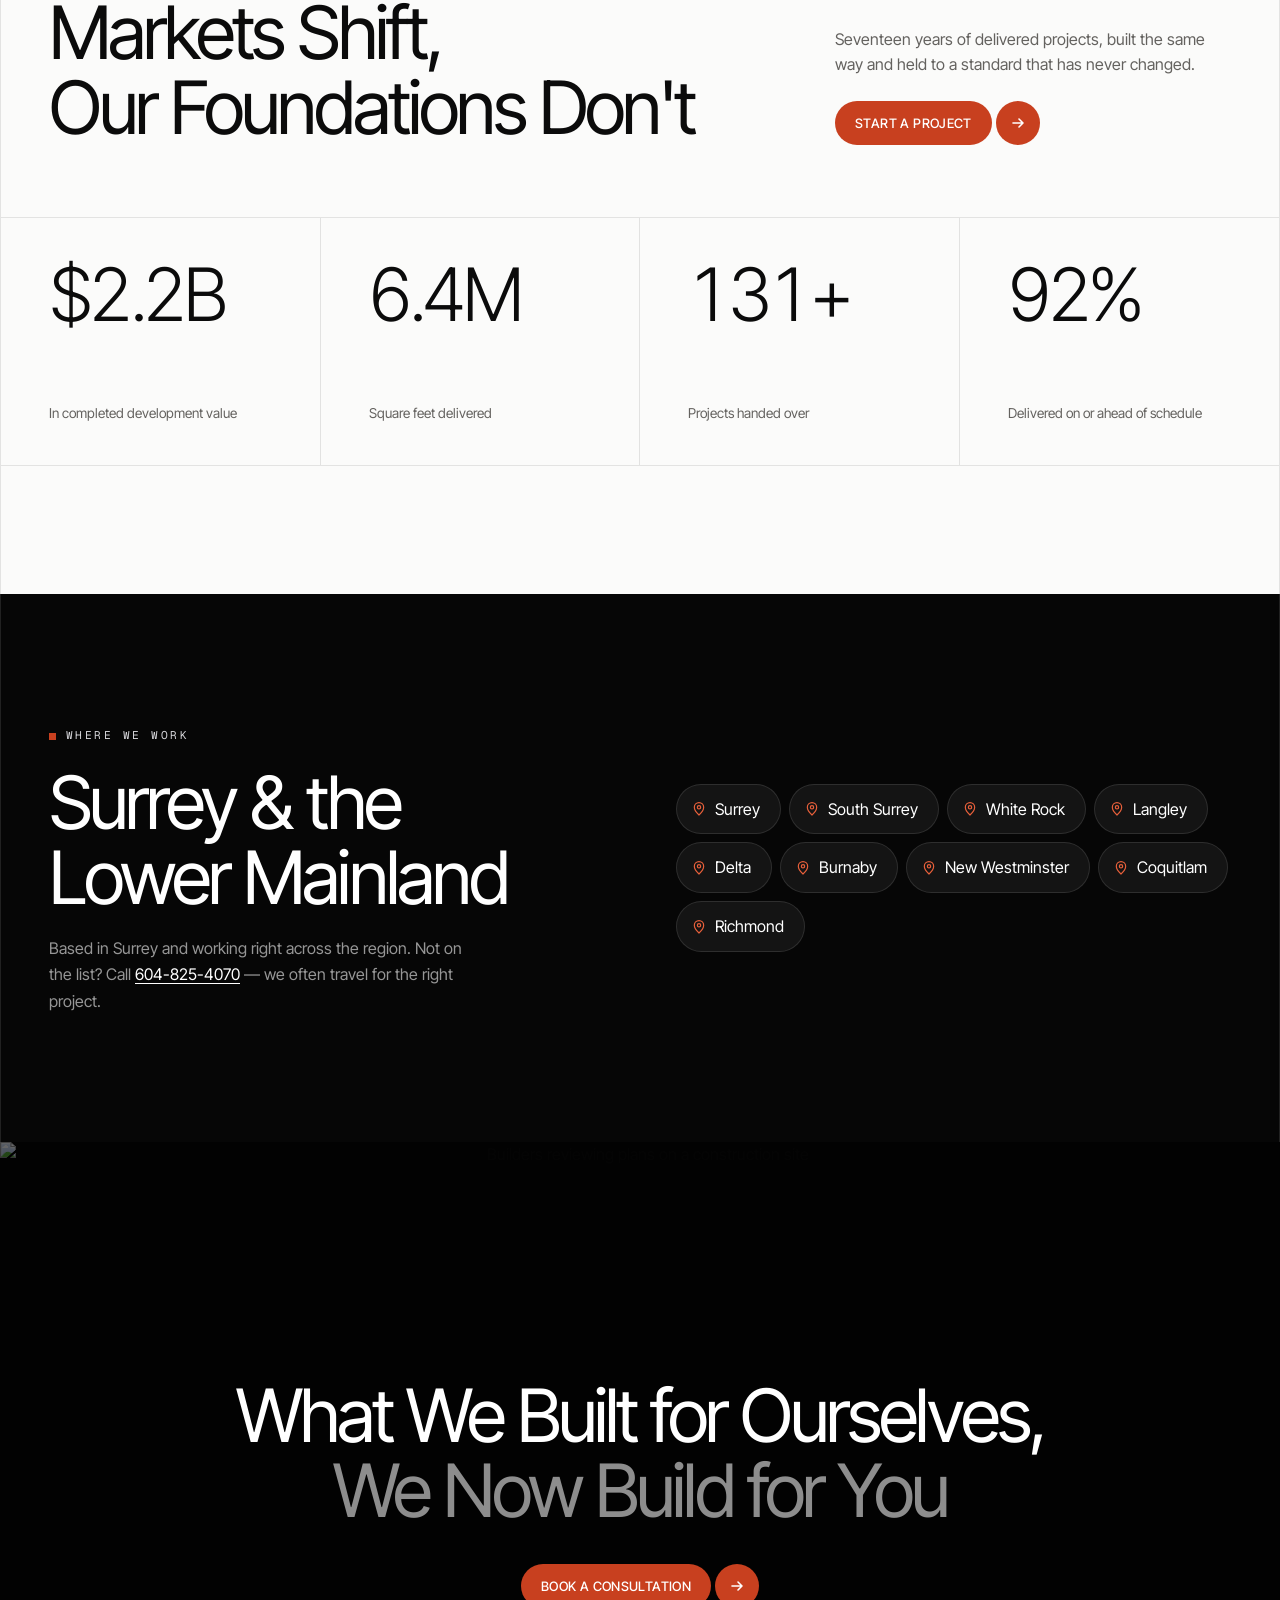
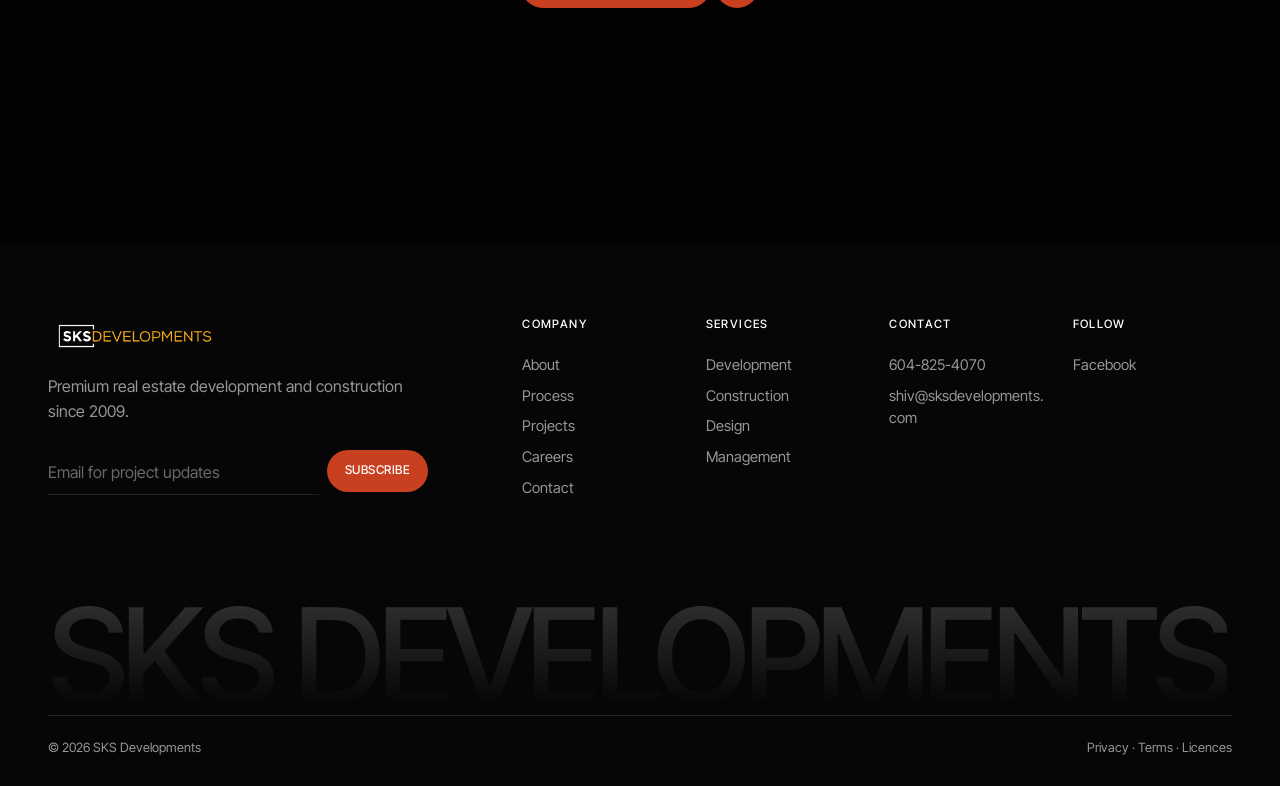
==== commit 81c74277: "About and Process: keep original sections, add designed extras About: floor-plan panel, intro cards," ====
--- a/about.html
+++ b/about.html
@@ -10,7 +10,7 @@
   <link rel="preconnect" href="https://fonts.googleapis.com" />
   <link rel="preconnect" href="https://fonts.gstatic.com" crossorigin />
   <link href="https://fonts.googleapis.com/css2?family=Geist+Mono:wght@400;500&family=Inter+Tight:wght@300;400;500;600;700;800&display=swap" rel="stylesheet" />
-  <link rel="stylesheet" href="styles.css?v=35" />
+  <link rel="stylesheet" href="styles.css?v=36" />
   <script>
     document.documentElement.classList.add('js');
     try {
@@ -76,17 +76,110 @@
       </div>
     </section>
 
-    <section class="section section--light">
+    <!-- ============ ABOUT SKS — blueprint + statement ============ -->
+    <section class="split" id="about-us" aria-label="About SKS Developments">
+      <div class="split__card">
+        <div class="split__plan">
+          <img class="split__plan-img" src="images/floor-plan.webp" alt="Ground floor construction layout: bedrooms, living room, kitchen, central courtyard with water feature, family lounge and terrace" loading="lazy" onerror="this.style.visibility='hidden'" />
+        </div>
+
+        <div class="split__text">
+          <p class="eyebrow">About SKS</p>
+          <h2 class="display split__title reveal">We don’t just build properties. We create places to live, work, and grow.</h2>
+          <p class="split__lead reveal">From individual homes to larger development opportunities, SKS brings together planning, design, construction, and real estate expertise to transform ideas and properties into spaces built for the future.</p>
+
+          <div class="split__foot">
+            <ul class="split__facts">
+              <li>
+                <svg viewBox="0 0 24 24" aria-hidden="true"><path d="M4 20 20 4M14 4h6v6M4 14v6h6"/></svg>
+                Planning
+              </li>
+              <li>
+                <svg viewBox="0 0 24 24" aria-hidden="true"><path d="M4 20 16 8l4 4L8 24"/><path d="m14 10 4 4"/><path d="M4 4h7M4 4v7"/></svg>
+                Design
+              </li>
+              <li>
+                <svg viewBox="0 0 24 24" aria-hidden="true"><path d="M3 21h18M6 21V10l6-4 6 4v11"/><path d="M10 21v-5h4v5"/></svg>
+                Construction
+              </li>
+              <li>
+                <svg viewBox="0 0 24 24" aria-hidden="true"><path d="M12 21s-7-6.2-7-11.5A7 7 0 0 1 19 9.5C19 14.8 12 21 12 21z"/><circle cx="12" cy="9.5" r="2.5"/></svg>
+                Real Estate
+              </li>
+            </ul>
+            <div class="split__thumbs">
+              <span>Homes &amp;<br />Developments</span>
+              <div class="split__circles">
+                <img src="https://images.unsplash.com/photo-1613490493576-7fde63acd811?auto=format&fit=crop&w=200&h=200&q=70" alt="" loading="lazy" />
+                <img src="https://images.unsplash.com/photo-1600585154340-be6161a56a0c?auto=format&fit=crop&w=200&h=200&q=70" alt="" loading="lazy" />
+              </div>
+            </div>
+          </div>
+        </div>
+      </div>
+    </section>
+
+    <section class="section section--dark story-band">
+      <div class="frame frame--dark">
+        <div class="story2">
+          <figure class="story2__img reveal"><img src="images/hero-building.webp" alt="A terraced stone and glass residence at golden hour" loading="lazy" /><figcaption>Built to last, built in Surrey</figcaption></figure>
+          <div class="story2__text">
+            <p class="eyebrow eyebrow--mono">Our Story</p>
+            <h2 class="display reveal">Seventeen Years,<br />One Standard</h2>
+            <p class="story2__lead reveal">SKS started with a simple idea: homeowners deserve a builder who treats their home like their own.</p>
+            <p class="reveal">What began with small renovations and extensions has grown into a team that plans, designs and builds complete homes and developments. We still work the way we did on day one — one point of contact, honest pricing, tidy sites and work we’re proud to put our name on.</p>
+            <ul class="facts2 reveal"><li><strong>17</strong><span>years building in Surrey</span></li><li><strong>1</strong><span>point of contact, start to finish</span></li><li><strong>2-5-10</strong><span>year warranty on new homes</span></li><li><strong>0</strong><span>cost for your first site visit</span></li></ul>
+          </div>
+        </div>
+      </div>
+    </section>
+
+    <!-- ============ INTRO / PILLARS ============ -->
+    <section class="section section--light" id="about">
       <div class="frame">
-        <header class="sec-head">
-          <div>
-            <p class="eyebrow">Our Story</p>
-            <h2 class="display reveal">Built in Surrey,<br />Built to Last</h2>
-          </div>
-        </header>
-        <div class="story">
-          <div class="story__text reveal"><p>SKS Developments started seventeen years ago with a simple idea: homeowners deserve a builder who treats their home like their own. What began with small renovations and extensions has grown into a team that plans, designs and builds complete homes and developments.</p><p>We still work the same way we did on day one. One point of contact, honest pricing, tidy sites and work we’re proud to put our name on. Most of our new projects come from past clients and their neighbours, and that’s the measure we care about most.</p></div>
-          <ul class="story__facts reveal"><li><strong>17</strong><span>Years building</span></li><li><strong>1</strong><span>Point of contact per project</span></li><li><strong>2-5-10</strong><span>Year warranty on new homes</span></li><li><strong>Free</strong><span>Site visit and written quote</span></li></ul>
+        <div class="frame__title">
+          <i class="tick tick--tl"></i><i class="tick tick--tr"></i><i class="tick tick--bl"></i><i class="tick tick--br"></i>
+          <h2 class="display reveal">Where Vision<br />Becomes Structure</h2>
+        </div>
+
+        <div class="pillars">
+          <article class="pillar reveal">
+            <span class="pillar__num">01</span>
+            <svg class="icon icon--lg" viewBox="0 0 48 48" aria-hidden="true">
+              <path d="M6 42h36M10 42V18l14-10 14 10v24"/><path d="M19 42V30h10v12"/><path d="M17 22h4M27 22h4"/>
+            </svg>
+            <h3 class="pillar__title">Design-Build Mastery</h3>
+            <p>Architects, engineers and builders work as one in-house team. Fewer handoffs means fewer surprises, tighter budgets and faster delivery — without trading away a single detail.</p>
+          </article>
+          <article class="pillar reveal">
+            <span class="pillar__num">02</span>
+            <svg class="icon icon--lg" viewBox="0 0 48 48" aria-hidden="true">
+              <circle cx="24" cy="24" r="17"/><circle cx="24" cy="24" r="9"/><path d="M24 24 40 8M34 8h6v6"/>
+            </svg>
+            <h3 class="pillar__title">Built to Our Own Standard</h3>
+            <p>We develop for our own portfolio first. Every material, every system and every finish is chosen as if we were keeping it for fifty years — because often, we are.</p>
+          </article>
+        </div>
+      </div>
+
+      <!-- partners marquee -->
+      <div class="partners">
+        <div class="partners__label">Official Partner<br />Affiliations</div>
+        <div class="marquee" aria-label="Official partner affiliations">
+          <div class="marquee__track">
+            <span class="partner"><img src="images/partners/bc-housing.png" alt="BC Housing" width="190" height="150" loading="lazy" /></span>
+            <span class="partner"><img src="images/partners/1up-real-estate.png" alt="1UP Real Estate" width="190" height="150" loading="lazy" /></span>
+            <span class="partner"><img src="images/partners/unimark-developments.png" alt="Unimark Developments" width="190" height="150" loading="lazy" /></span>
+            <span class="partner"><img src="images/partners/energy-step-code.png" alt="Energy Step Code" width="190" height="150" loading="lazy" /></span>
+            <span class="partner"><img src="images/partners/radiance-developments.png" alt="Radiance Developments Ltd" width="190" height="150" loading="lazy" /></span>
+            <span class="partner"><img src="images/partners/2-5-10-warranty.png" alt="2-5-10 Year Warranty" width="190" height="150" loading="lazy" /></span>
+            <span class="partner" aria-hidden="true"><img src="images/partners/bc-housing.png" alt="" width="190" height="150" loading="lazy" /></span>
+            <span class="partner" aria-hidden="true"><img src="images/partners/1up-real-estate.png" alt="" width="190" height="150" loading="lazy" /></span>
+            <span class="partner" aria-hidden="true"><img src="images/partners/unimark-developments.png" alt="" width="190" height="150" loading="lazy" /></span>
+            <span class="partner" aria-hidden="true"><img src="images/partners/energy-step-code.png" alt="" width="190" height="150" loading="lazy" /></span>
+            <span class="partner" aria-hidden="true"><img src="images/partners/radiance-developments.png" alt="" width="190" height="150" loading="lazy" /></span>
+            <span class="partner" aria-hidden="true"><img src="images/partners/2-5-10-warranty.png" alt="" width="190" height="150" loading="lazy" /></span>
+          </div>
         </div>
       </div>
     </section>
@@ -96,15 +189,15 @@
         <header class="sec-head sec-head--split">
           <div>
             <p class="eyebrow">What We Believe</p>
-            <h2 class="display reveal">The Way We Work</h2>
-          </div>
-          <p class="sec-head__side-note reveal">Four things you can expect on every SKS job, big or small.</p>
+            <h2 class="display reveal">The Way<br />We Work</h2>
+          </div>
+          <p class="sec-head__side-note reveal">Four promises you can hold us to on every SKS job, big or small.</p>
         </header>
-        <div class="perks perks--4">
-          <div class="perk reveal"><h3>Straight talk</h3><p>Clear quotes, honest timelines and no surprises hidden in the small print.</p></div>
-          <div class="perk reveal"><h3>Craft first</h3><p>We would rather take longer on a detail than hand over something we’re not proud of.</p></div>
-          <div class="perk reveal"><h3>Respect your home</h3><p>Protected floors, clean sites and crews who treat your house like their own.</p></div>
-          <div class="perk reveal"><h3>Built to code</h3><p>Permits, inspections and BC Energy Step Code requirements handled properly.</p></div>
+        <div class="vgrid">
+          <article class="vcard reveal"><span class="vcard__icon"><svg viewBox="0 0 24 24" aria-hidden="true"><path d="M21 15a2 2 0 0 1-2 2H8l-5 4V5a2 2 0 0 1 2-2h14a2 2 0 0 1 2 2z"/><path d="M8 9h8M8 13h5"/></svg></span><span class="vcard__num">01</span><h3>Straight talk</h3><p>Clear quotes, honest timelines and no surprises in the small print.</p></article>
+          <article class="vcard reveal"><span class="vcard__icon"><svg viewBox="0 0 24 24" aria-hidden="true"><path d="M14 4l6 6-9 9H5v-6z"/><path d="M12 6l6 6"/></svg></span><span class="vcard__num">02</span><h3>Craft first</h3><p>We’d rather take longer on a detail than hand over something we’re not proud of.</p></article>
+          <article class="vcard reveal"><span class="vcard__icon"><svg viewBox="0 0 24 24" aria-hidden="true"><path d="M3 10.5 12 3l9 7.5V20a1 1 0 0 1-1 1h-5v-6h-6v6H4a1 1 0 0 1-1-1z"/></svg></span><span class="vcard__num">03</span><h3>Respect your home</h3><p>Protected floors, clean sites and crews who treat your house like their own.</p></article>
+          <article class="vcard reveal"><span class="vcard__icon"><svg viewBox="0 0 24 24" aria-hidden="true"><path d="M12 3 4 6v6c0 5 3.5 8 8 9 4.5-1 8-4 8-9V6z"/><path d="m9 12 2 2 4-4"/></svg></span><span class="vcard__num">04</span><h3>Built to code</h3><p>Permits, inspections and BC Energy Step Code handled properly, every time.</p></article>
         </div>
       </div>
     </section>
@@ -116,28 +209,65 @@
             <p class="eyebrow">Who We Help</p>
             <h2 class="display reveal">From One Room<br />to a Whole Block</h2>
           </div>
-          <p class="sec-head__side-note reveal">Every project gets the same team, the same standards and the same attention.</p>
+          <p class="sec-head__side-note reveal">Every client gets the same team, the same standards and the same attention.</p>
         </header>
-        <div class="perks perks--4">
-          <div class="perk reveal"><h3>Homeowners</h3><p>Extensions, conversions, kitchens and full renovations for the home you already love.</p></div>
-          <div class="perk reveal"><h3>Families building new</h3><p>Custom homes designed around how your family actually lives.</p></div>
-          <div class="perk reveal"><h3>Property investors</h3><p>Duplexes, suites and multiplex projects planned for long-term value.</p></div>
-          <div class="perk reveal"><h3>Businesses</h3><p>Offices and commercial spaces fitted out around how your team works.</p></div>
-        </div>
-      </div>
-    </section>
-
-    <section class="section section--light">
+        <div class="pgrid">
+          <article class="pcard reveal"><img src="https://images.unsplash.com/photo-1600596542815-ffad4c1539a9?auto=format&fit=crop&w=1000&q=70" alt="" loading="lazy" /><div class="pcard__body"><h3>Homeowners</h3><p>Extensions, conversions and renovations for the home you already love.</p></div></article>
+          <article class="pcard reveal"><img src="https://images.unsplash.com/photo-1613977257363-707ba9348227?auto=format&fit=crop&w=1000&q=70" alt="" loading="lazy" /><div class="pcard__body"><h3>Families building new</h3><p>Custom homes designed around how your family lives.</p></div></article>
+          <article class="pcard reveal"><img src="https://images.unsplash.com/photo-1574362848149-11496d93a7c7?auto=format&fit=crop&w=1000&q=70" alt="" loading="lazy" /><div class="pcard__body"><h3>Property investors</h3><p>Duplexes, suites and multiplexes planned for long-term value.</p></div></article>
+          <article class="pcard reveal"><img src="https://images.unsplash.com/photo-1497366216548-37526070297c?auto=format&fit=crop&w=1000&q=70" alt="" loading="lazy" /><div class="pcard__body"><h3>Businesses</h3><p>Offices and commercial spaces fitted out around your team.</p></div></article>
+        </div>
+      </div>
+    </section>
+
+    <!-- ============ STATS ============ -->
+    <section class="section section--light" id="record">
       <div class="frame">
         <header class="sec-head sec-head--split">
           <div>
-            <p class="eyebrow">Where We Work</p>
+            <p class="eyebrow">Proven Record</p>
+            <h2 class="display reveal">Markets Shift,<br />Our Foundations Don't</h2>
+          </div>
+          <div class="sec-head__side reveal">
+            <p>Seventeen years of delivered projects, built the same way and held to a standard that has never changed.</p>
+            <a href="contact.html" class="btn">
+              <span class="btn__label">Start a Project</span>
+              <span class="btn__icon" aria-hidden="true"><svg viewBox="0 0 16 16"><path d="M3 8h10M9 4l4 4-4 4"/></svg></span>
+            </a>
+          </div>
+        </header>
+
+        <div class="stats">
+          <div class="stat">
+            <p class="stat__value"><span>$</span><span class="count" data-to="2.4" data-decimals="1">0</span><span>B</span></p>
+            <p class="stat__label">In completed development value</p>
+          </div>
+          <div class="stat">
+            <p class="stat__value"><span class="count" data-to="6.8" data-decimals="1">0</span><span>M</span></p>
+            <p class="stat__label">Square feet delivered</p>
+          </div>
+          <div class="stat">
+            <p class="stat__value"><span class="count" data-to="140">0</span><span>+</span></p>
+            <p class="stat__label">Projects handed over</p>
+          </div>
+          <div class="stat">
+            <p class="stat__value"><span class="count" data-to="98">0</span><span>%</span></p>
+            <p class="stat__label">Delivered on or ahead of schedule</p>
+          </div>
+        </div>
+      </div>
+    </section>
+
+    <section class="section section--dark areas-band">
+      <div class="frame frame--dark">
+        <div class="areas2">
+          <div>
+            <p class="eyebrow eyebrow--mono">Where We Work</p>
             <h2 class="display reveal">Surrey &amp; the<br />Lower Mainland</h2>
-          </div>
-          <p class="sec-head__side-note reveal">Based in Surrey, working right across the region.</p>
-        </header>
-        <ul class="tags reveal"><li>Surrey</li><li>South Surrey</li><li>White Rock</li><li>Langley</li><li>Delta</li><li>Burnaby</li><li>New Westminster</li><li>Coquitlam</li><li>Richmond</li></ul>
-        <p class="note reveal">Not on the list? Call <a href="tel:+16048254070">604-825-4070</a> — we often travel for the right project.</p>
+            <p class="areas2__lead reveal">Based in Surrey and working right across the region. Not on the list? Call <a href="tel:+16048254070">604-825-4070</a> — we often travel for the right project.</p>
+          </div>
+          <ul class="areas2__chips reveal"><li><svg viewBox="0 0 24 24" aria-hidden="true"><path d="M12 21s-7-6.2-7-11.5A7 7 0 0 1 19 9.5C19 14.8 12 21 12 21z"/><circle cx="12" cy="9.5" r="2.5"/></svg>Surrey</li><li><svg viewBox="0 0 24 24" aria-hidden="true"><path d="M12 21s-7-6.2-7-11.5A7 7 0 0 1 19 9.5C19 14.8 12 21 12 21z"/><circle cx="12" cy="9.5" r="2.5"/></svg>South Surrey</li><li><svg viewBox="0 0 24 24" aria-hidden="true"><path d="M12 21s-7-6.2-7-11.5A7 7 0 0 1 19 9.5C19 14.8 12 21 12 21z"/><circle cx="12" cy="9.5" r="2.5"/></svg>White Rock</li><li><svg viewBox="0 0 24 24" aria-hidden="true"><path d="M12 21s-7-6.2-7-11.5A7 7 0 0 1 19 9.5C19 14.8 12 21 12 21z"/><circle cx="12" cy="9.5" r="2.5"/></svg>Langley</li><li><svg viewBox="0 0 24 24" aria-hidden="true"><path d="M12 21s-7-6.2-7-11.5A7 7 0 0 1 19 9.5C19 14.8 12 21 12 21z"/><circle cx="12" cy="9.5" r="2.5"/></svg>Delta</li><li><svg viewBox="0 0 24 24" aria-hidden="true"><path d="M12 21s-7-6.2-7-11.5A7 7 0 0 1 19 9.5C19 14.8 12 21 12 21z"/><circle cx="12" cy="9.5" r="2.5"/></svg>Burnaby</li><li><svg viewBox="0 0 24 24" aria-hidden="true"><path d="M12 21s-7-6.2-7-11.5A7 7 0 0 1 19 9.5C19 14.8 12 21 12 21z"/><circle cx="12" cy="9.5" r="2.5"/></svg>New Westminster</li><li><svg viewBox="0 0 24 24" aria-hidden="true"><path d="M12 21s-7-6.2-7-11.5A7 7 0 0 1 19 9.5C19 14.8 12 21 12 21z"/><circle cx="12" cy="9.5" r="2.5"/></svg>Coquitlam</li><li><svg viewBox="0 0 24 24" aria-hidden="true"><path d="M12 21s-7-6.2-7-11.5A7 7 0 0 1 19 9.5C19 14.8 12 21 12 21z"/><circle cx="12" cy="9.5" r="2.5"/></svg>Richmond</li></ul>
+        </div>
       </div>
     </section>
 
--- a/styles.css
+++ b/styles.css
@@ -1705,6 +1705,107 @@
 }
 
 /* =========================================================
+   ABOUT — story band, values, who we help, areas
+   ========================================================= */
+.story2 { display: grid; gap: 28px; }
+.story2__img { position: relative; margin: 0; border-radius: 18px; overflow: hidden; aspect-ratio: 4 / 3; }
+.story2__img img { width: 100%; height: 100%; object-fit: cover; object-position: 65% 45%; filter: saturate(.85) sepia(.12); transition: transform 1.4s var(--ease); }
+.story2__img:hover img { transform: scale(1.05); }
+.story2__img figcaption {
+  position: absolute; left: 14px; bottom: 14px; padding: 8px 14px; border-radius: 999px;
+  background: rgba(10, 8, 6, .55); -webkit-backdrop-filter: blur(10px); backdrop-filter: blur(10px);
+  color: #fff; font-family: var(--mono); font-size: .62rem; letter-spacing: .16em; text-transform: uppercase;
+}
+.story2__lead { margin-top: 20px; font-size: clamp(1.25rem, 4.5vw, 1.7rem); line-height: 1.3; letter-spacing: -0.02em; color: #fff; }
+.story2__text > p:not(.eyebrow):not(.story2__lead) { margin-top: 14px; color: var(--dark-muted); line-height: 1.7; }
+.facts2 { margin-top: 28px; display: grid; grid-template-columns: 1fr 1fr; gap: 1px; background: var(--dark-line); border: 1px solid var(--dark-line); border-radius: 16px; overflow: hidden; }
+.facts2 li { background: var(--dark); padding: 16px 14px; display: grid; gap: 6px; }
+.facts2 strong { font-size: clamp(1.7rem, 6vw, 2.4rem); font-weight: 300; letter-spacing: -0.04em; line-height: 1; color: var(--accent-hi); }
+.facts2 span { font-size: .78rem; color: var(--dark-muted); line-height: 1.35; }
+@media (min-width: 960px) {
+  .story2 { grid-template-columns: 1fr 1.05fr; gap: 72px; align-items: center; }
+  .story2__img { aspect-ratio: 4 / 5; }
+}
+
+.vgrid { display: grid; grid-template-columns: 1fr 1fr; gap: 10px; }
+.vcard {
+  position: relative; overflow: hidden; background: #fff; border: 1px solid var(--line); border-radius: 18px;
+  padding: 18px 16px 20px; transition: transform .5s var(--ease), box-shadow .5s var(--ease), border-color .4s;
+}
+.vcard::before { content: ""; position: absolute; left: 0; right: 0; top: 0; height: 3px; background: var(--accent); transform: scaleX(0); transform-origin: left; transition: transform .6s var(--ease); }
+.vcard:hover { transform: translateY(-4px); box-shadow: 0 24px 50px -28px rgba(40, 26, 14, .4); border-color: transparent; }
+.vcard:hover::before { transform: scaleX(1); }
+.vcard__icon { display: grid; place-items: center; width: 44px; height: 44px; border-radius: 12px; background: #f6ece5; }
+.vcard__icon svg { width: 22px; height: 22px; fill: none; stroke: var(--accent); stroke-width: 1.6; stroke-linecap: round; stroke-linejoin: round; }
+.vcard__num { position: absolute; top: 16px; right: 16px; font-family: var(--mono); font-size: .7rem; color: var(--muted); }
+.vcard h3 { margin-top: 18px; font-size: 1.1rem; font-weight: 500; letter-spacing: -0.02em; }
+.vcard p { margin-top: 6px; font-size: .82rem; line-height: 1.5; color: var(--muted); }
+@media (min-width: 960px) { .vgrid { grid-template-columns: repeat(4, 1fr); gap: 14px; } .vcard { padding: 26px 24px 28px; } .vcard h3 { margin-top: 40px; font-size: 1.35rem; } .vcard p { font-size: .92rem; } }
+
+.pgrid { display: grid; grid-template-columns: 1fr 1fr; gap: 10px; }
+.pcard { position: relative; overflow: hidden; border-radius: 16px; aspect-ratio: 3 / 4; color: #fff; isolation: isolate; display: flex; align-items: flex-end; }
+.pcard img { position: absolute; inset: 0; width: 100%; height: 100%; object-fit: cover; z-index: -2; transition: transform 1.2s var(--ease); }
+.pcard::after { content: ""; position: absolute; inset: 0; z-index: -1; background: linear-gradient(180deg, rgba(0,0,0,0) 35%, rgba(0,0,0,.8) 100%); }
+.pcard:hover img { transform: scale(1.06); }
+.pcard__body { padding: 14px; }
+.pcard h3 { font-size: 1.05rem; font-weight: 500; letter-spacing: -0.02em; line-height: 1.15; }
+.pcard p { margin-top: 6px; font-size: .78rem; line-height: 1.45; opacity: .85; }
+@media (min-width: 960px) { .pgrid { grid-template-columns: repeat(4, 1fr); gap: 14px; } .pcard__body { padding: 22px; } .pcard h3 { font-size: 1.4rem; } .pcard p { font-size: .9rem; } }
+
+.areas2 { display: grid; gap: 28px; }
+.areas2__lead { margin-top: 20px; color: var(--dark-muted); max-width: 46ch; line-height: 1.65; }
+.areas2__lead a { color: #fff; text-decoration: underline; text-underline-offset: 3px; }
+.areas2__chips { display: flex; flex-wrap: wrap; gap: 8px; align-content: start; }
+.areas2__chips li {
+  display: inline-flex; align-items: center; gap: 8px; padding: 10px 16px 10px 12px; border-radius: 999px;
+  background: rgba(255,255,255,.06); border: 1px solid var(--dark-line); font-size: .9rem; transition: background .3s, border-color .3s;
+}
+.areas2__chips li:hover { background: rgba(232, 96, 59, .14); border-color: rgba(232, 96, 59, .45); }
+.areas2__chips svg { width: 16px; height: 16px; fill: none; stroke: var(--accent-hi); stroke-width: 1.8; }
+@media (min-width: 960px) { .areas2 { grid-template-columns: 1fr 1fr; gap: 72px; align-items: center; } .areas2__chips li { font-size: 1rem; padding: 12px 20px 12px 14px; } }
+
+/* =========================================================
+   PROCESS — timeline + duration bars
+   ========================================================= */
+.tl { position: relative; display: grid; gap: 12px; }
+.tl::before { content: ""; position: absolute; left: 21px; top: 10px; bottom: 10px; width: 2px; background: linear-gradient(var(--accent), rgba(200,64,31,.12)); }
+.tl__item { position: relative; display: grid; grid-template-columns: 44px 1fr; gap: 14px; }
+.tl__dot {
+  position: relative; z-index: 1; display: grid; place-items: center; width: 44px; height: 44px; border-radius: 50%;
+  background: var(--bg); border: 2px solid var(--accent); font-family: var(--mono); font-size: .78rem; font-weight: 500; color: var(--accent);
+  transition: background .4s, color .4s;
+}
+.tl__item:hover .tl__dot { background: var(--accent); color: #fff; }
+.tl__body { background: #fff; border: 1px solid var(--line); border-radius: 16px; padding: 14px 16px 16px; transition: box-shadow .4s, transform .4s var(--ease); }
+.tl__item:hover .tl__body { transform: translateX(4px); box-shadow: 0 18px 40px -26px rgba(40,26,14,.4); }
+.tl__body h3 { font-size: 1.1rem; font-weight: 500; letter-spacing: -0.02em; }
+.tl__body p { margin-top: 4px; font-size: .86rem; color: var(--muted); line-height: 1.5; }
+.tl__tags { margin-top: 10px; display: flex; flex-wrap: wrap; gap: 6px; }
+.tl__tags li { padding: 4px 10px; border-radius: 999px; background: #f6ece5; color: #7a3a24; font-size: .72rem; }
+@media (min-width: 960px) {
+  .tl { grid-template-columns: repeat(3, 1fr); gap: 40px 18px; }
+  .tl::before { left: 22px; right: 22px; top: 21px; bottom: auto; width: auto; height: 2px; background: linear-gradient(90deg, var(--accent), rgba(200,64,31,.15)); }
+  .tl__item { grid-template-columns: 1fr; gap: 16px; }
+  .tl__body { padding: 20px 22px 22px; }
+  .tl__item:hover .tl__body { transform: translateY(-4px); }
+}
+
+.dur { display: grid; gap: 14px; }
+.dur__row { display: grid; grid-template-columns: 1fr auto; grid-template-areas: "name time" "bar bar"; gap: 6px 12px; align-items: center; }
+.dur__name { grid-area: name; font-weight: 500; }
+.dur__time { grid-area: time; font-family: var(--mono); font-size: .78rem; color: var(--accent); }
+.dur__bar { grid-area: bar; height: 12px; border-radius: 999px; background: #efe9e1; overflow: hidden; }
+.dur__bar span { display: block; height: 100%; width: var(--w); border-radius: inherit; background: linear-gradient(90deg, var(--accent-hi), var(--accent)); transform-origin: left; transform: scaleX(0); transition: transform 1.4s var(--ease) .2s; }
+.dur__row.is-in .dur__bar span { transform: scaleX(1); }
+@media (min-width: 960px) {
+  .dur { gap: 20px; }
+  .dur__row { grid-template-columns: 260px 1fr 130px; grid-template-areas: "name bar time"; gap: 24px; }
+  .dur__name { font-size: 1.15rem; }
+  .dur__time { text-align: right; font-size: .9rem; }
+  .dur__bar { height: 16px; }
+}
+
+/* =========================================================
    REVEAL + MOTION
    ========================================================= */
 .js .reveal { opacity: 0; transform: translateY(28px); transition: opacity 1s var(--ease), transform 1s var(--ease); }
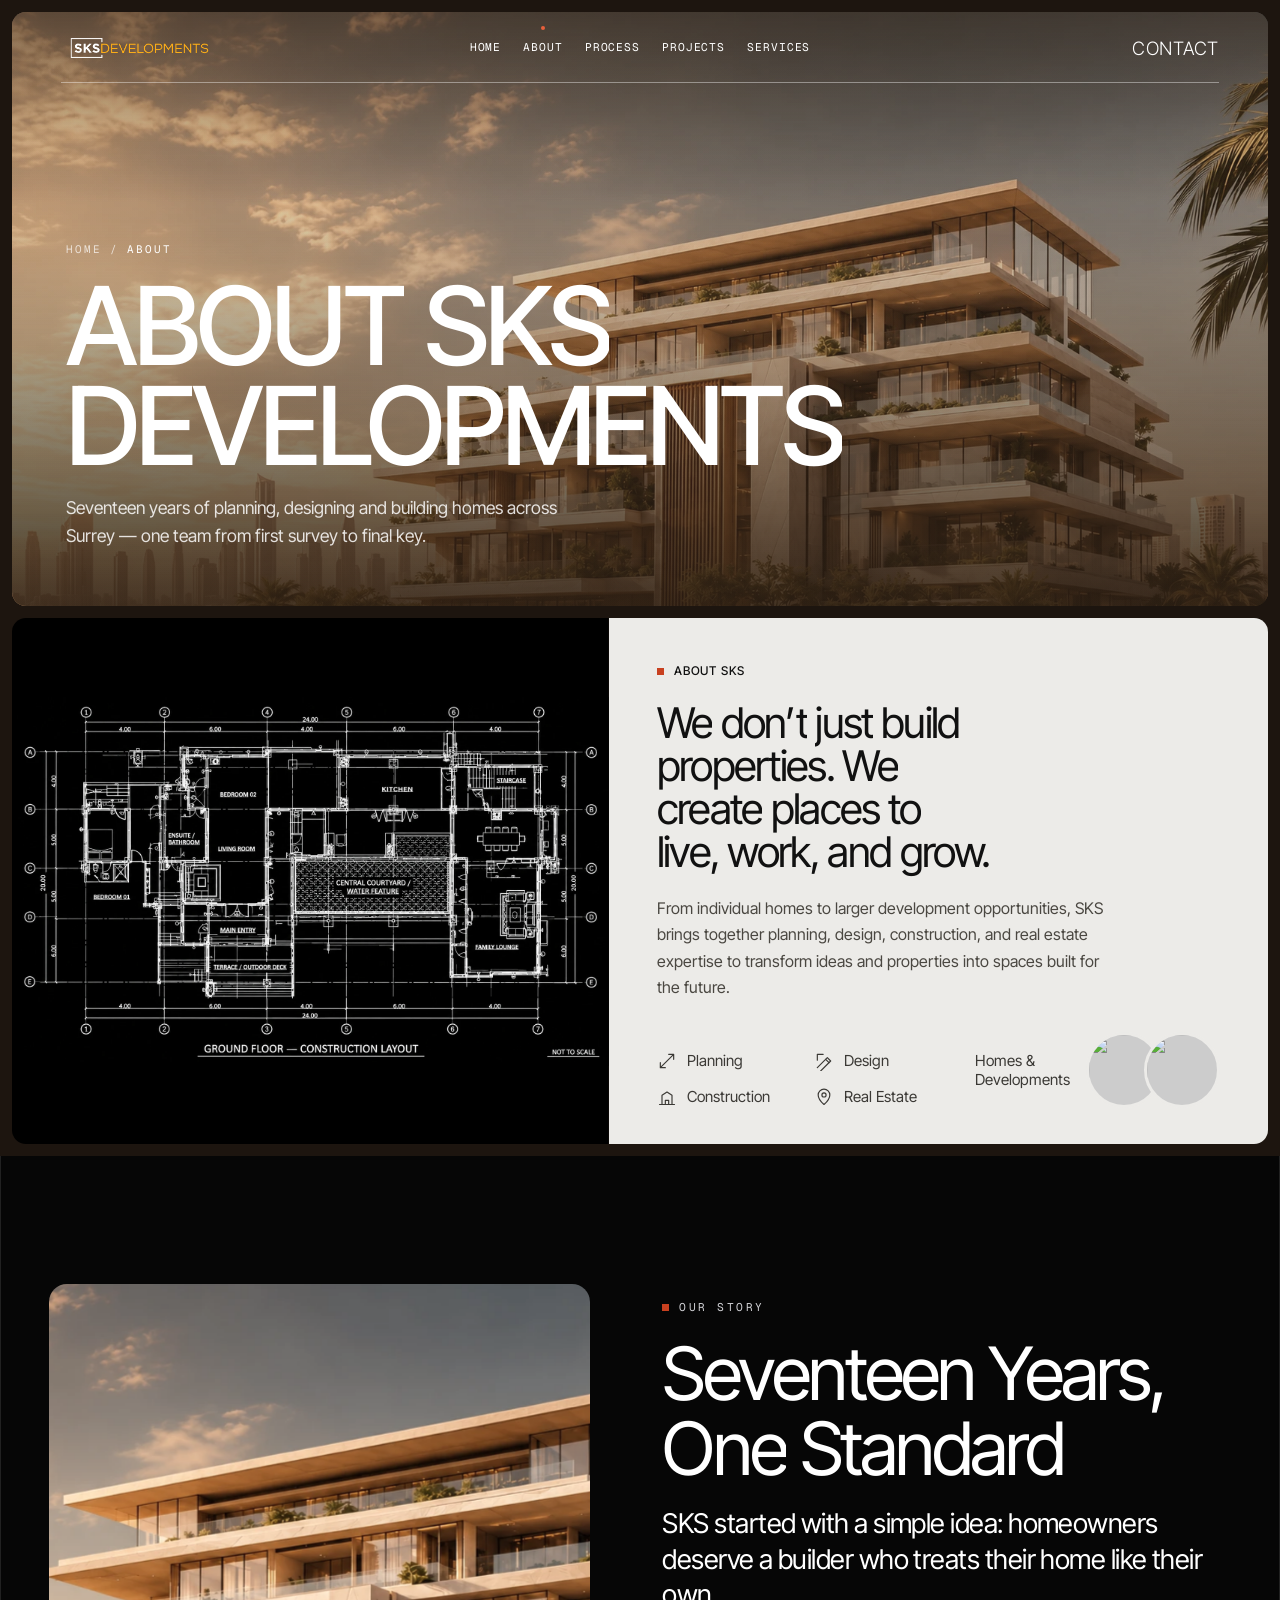
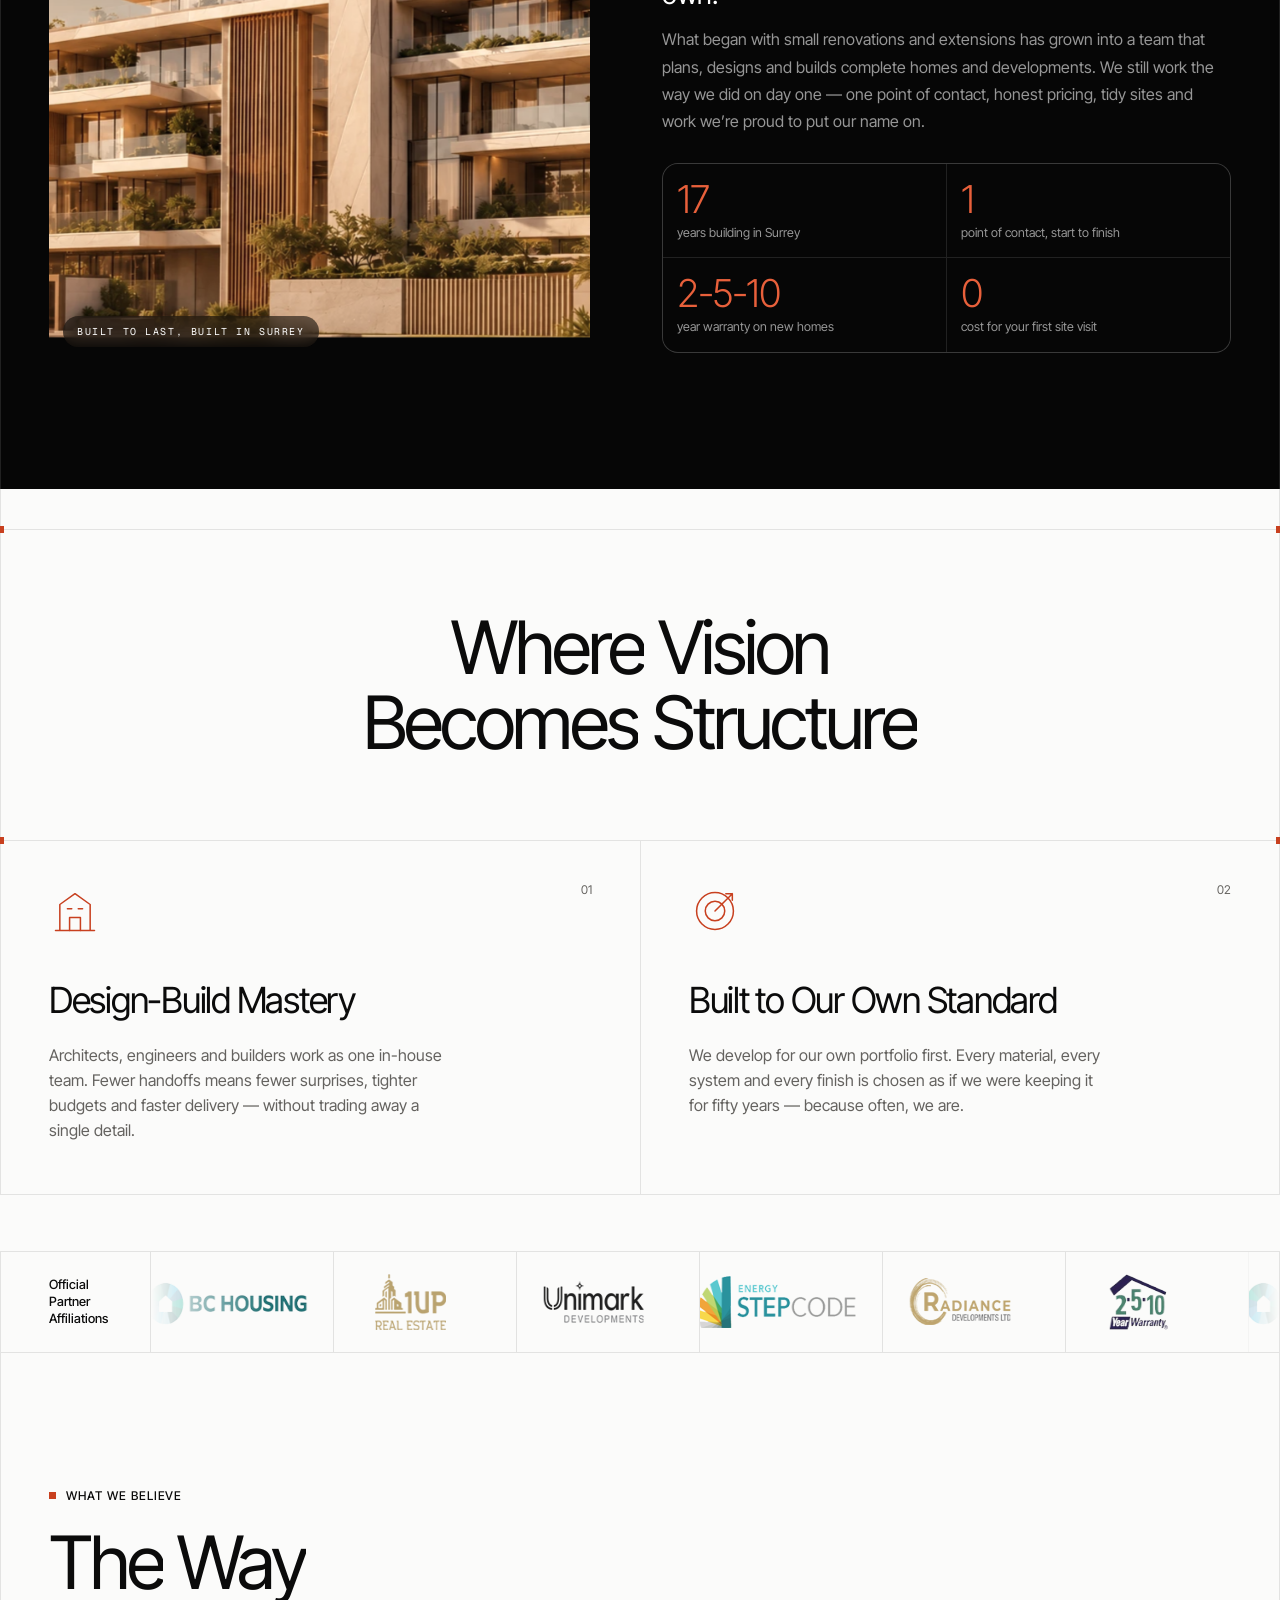
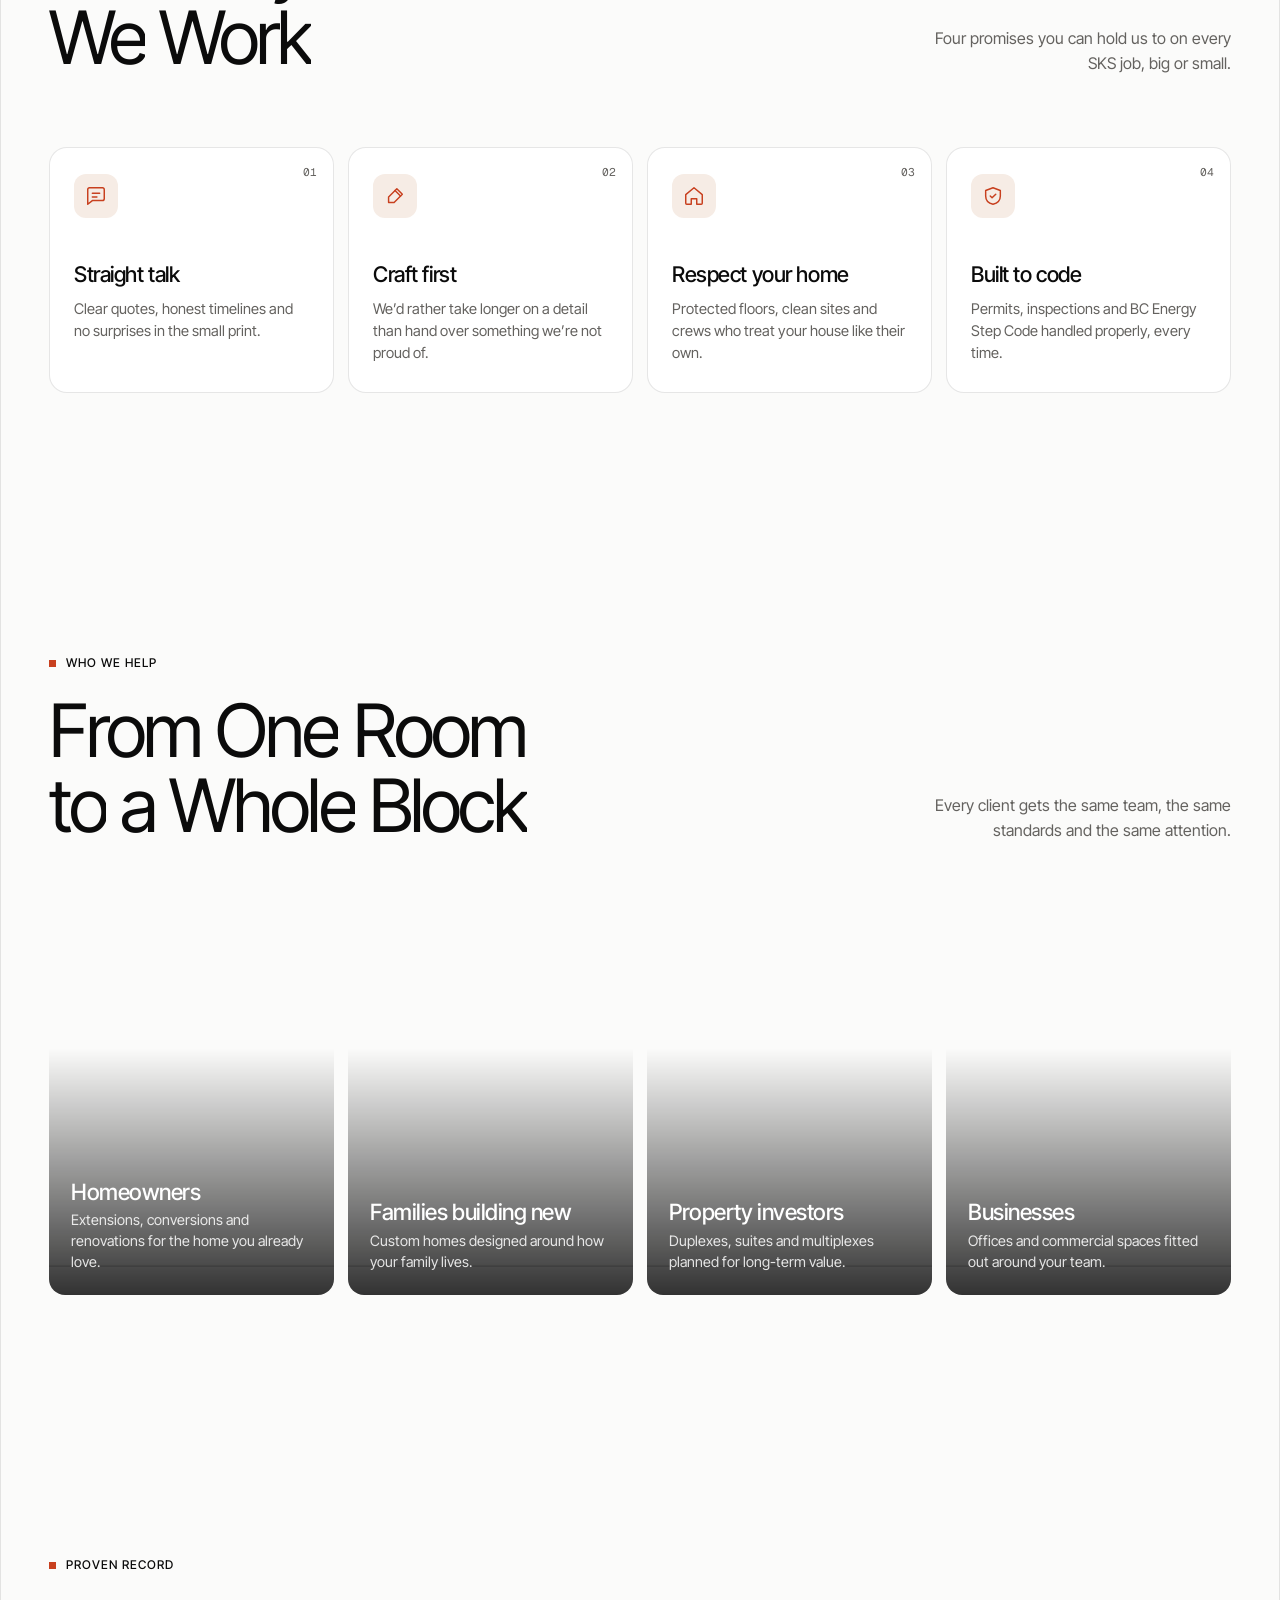
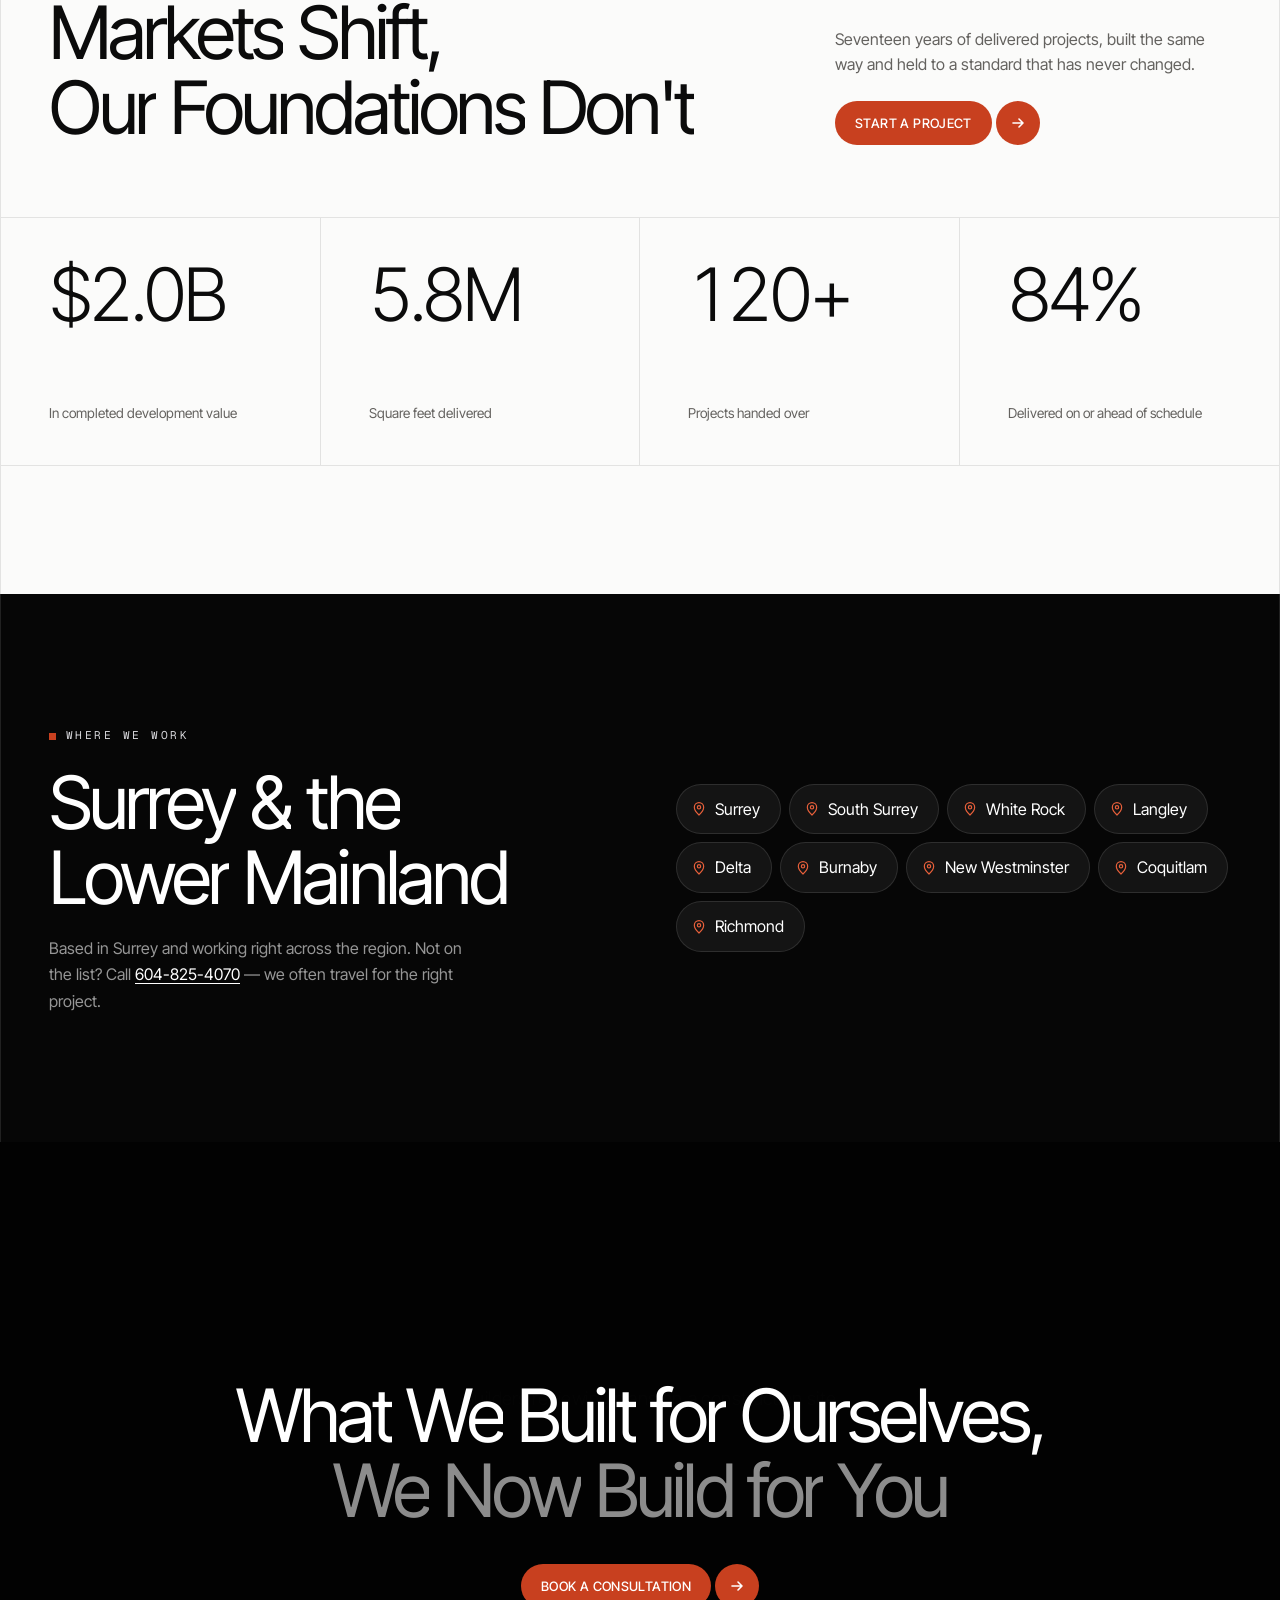
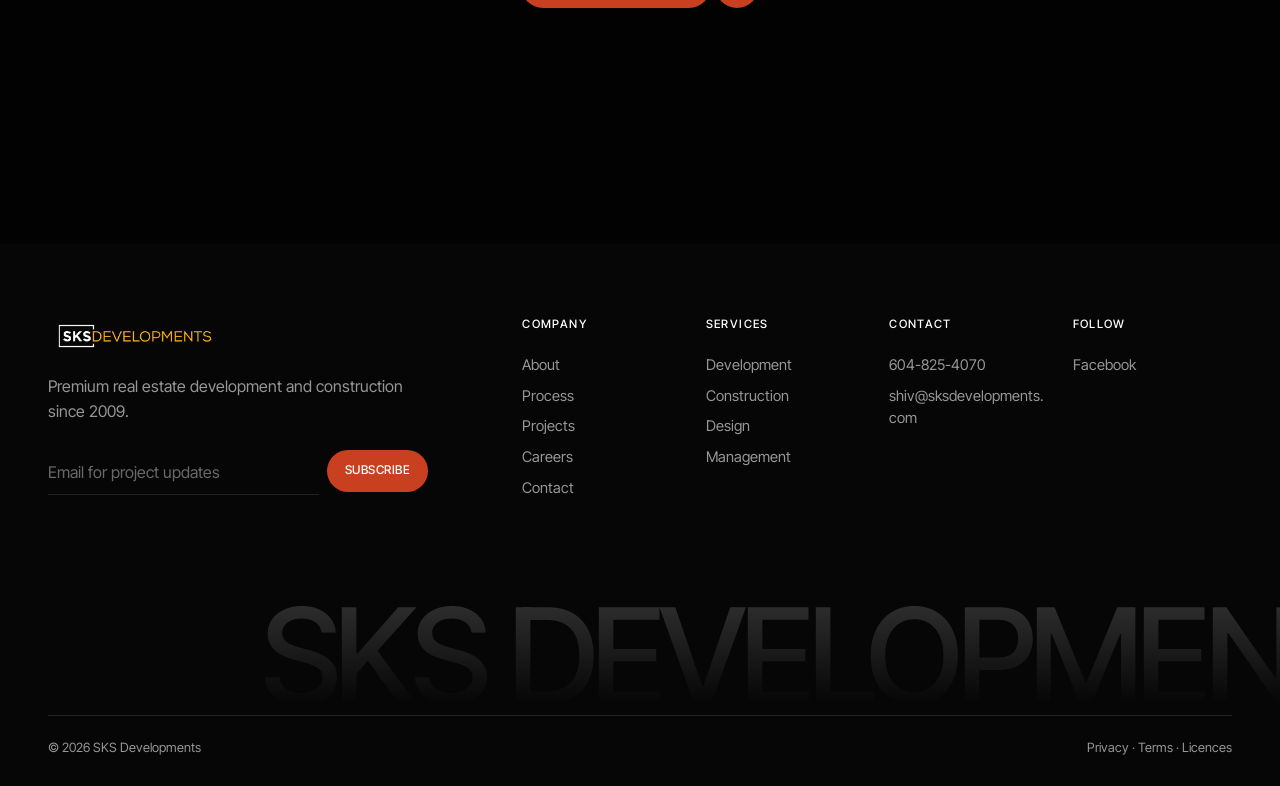
==== commit 3e559742: "Scroll motion across the site Headings rise in word by word, grid items stagger in, photos unfold fr" ====
--- a/about.html
+++ b/about.html
@@ -10,7 +10,7 @@
   <link rel="preconnect" href="https://fonts.googleapis.com" />
   <link rel="preconnect" href="https://fonts.gstatic.com" crossorigin />
   <link href="https://fonts.googleapis.com/css2?family=Geist+Mono:wght@400;500&family=Inter+Tight:wght@300;400;500;600;700;800&display=swap" rel="stylesheet" />
-  <link rel="stylesheet" href="styles.css?v=36" />
+  <link rel="stylesheet" href="styles.css?v=37" />
   <script>
     document.documentElement.classList.add('js');
     try {
@@ -356,6 +356,6 @@
     </a>
   </nav>
 
-  <script src="script.js?v=14" defer></script>
+  <script src="script.js?v=16" defer></script>
 </body>
 </html>
--- a/styles.css
+++ b/styles.css
@@ -1806,6 +1806,26 @@
 }
 
 /* =========================================================
+   SCROLL MOTION — word rise, stagger, side slides, photo unfold, parallax
+   (classes are added by script.js; nothing here runs with reduced motion)
+   ========================================================= */
+.js .reveal { transition-delay: var(--d, 0ms); }
+.js .reveal.from-left:not(.is-in) { transform: translateX(-48px); }
+.js .reveal.from-right:not(.is-in) { transform: translateX(48px); }
+.js .reveal.img-reveal { opacity: 1; transition: clip-path 1.4s var(--ease), transform 1.2s var(--ease); }
+.js .reveal.img-reveal:not(.is-in) { clip-path: inset(9% 7% 9% 7% round 18px); transform: none; }
+.js .reveal.img-reveal.is-in { clip-path: inset(0 0 0 0 round 0); }
+.js .reveal.split-words { opacity: 1; transform: none; }
+.split-words .w { display: inline-block; overflow: hidden; vertical-align: bottom; padding-bottom: .1em; margin-bottom: -.1em; }
+.split-words .w > span {
+  display: inline-block; transform: translateY(108%);
+  transition: transform 1s var(--ease); transition-delay: calc(var(--i, 0) * 45ms);
+}
+.split-words.is-in .w > span { transform: none; }
+.px { scale: 1.16; will-change: translate; }
+.footer__word { will-change: translate; }
+
+/* =========================================================
    REVEAL + MOTION
    ========================================================= */
 .js .reveal { opacity: 0; transform: translateY(28px); transition: opacity 1s var(--ease), transform 1s var(--ease); }
